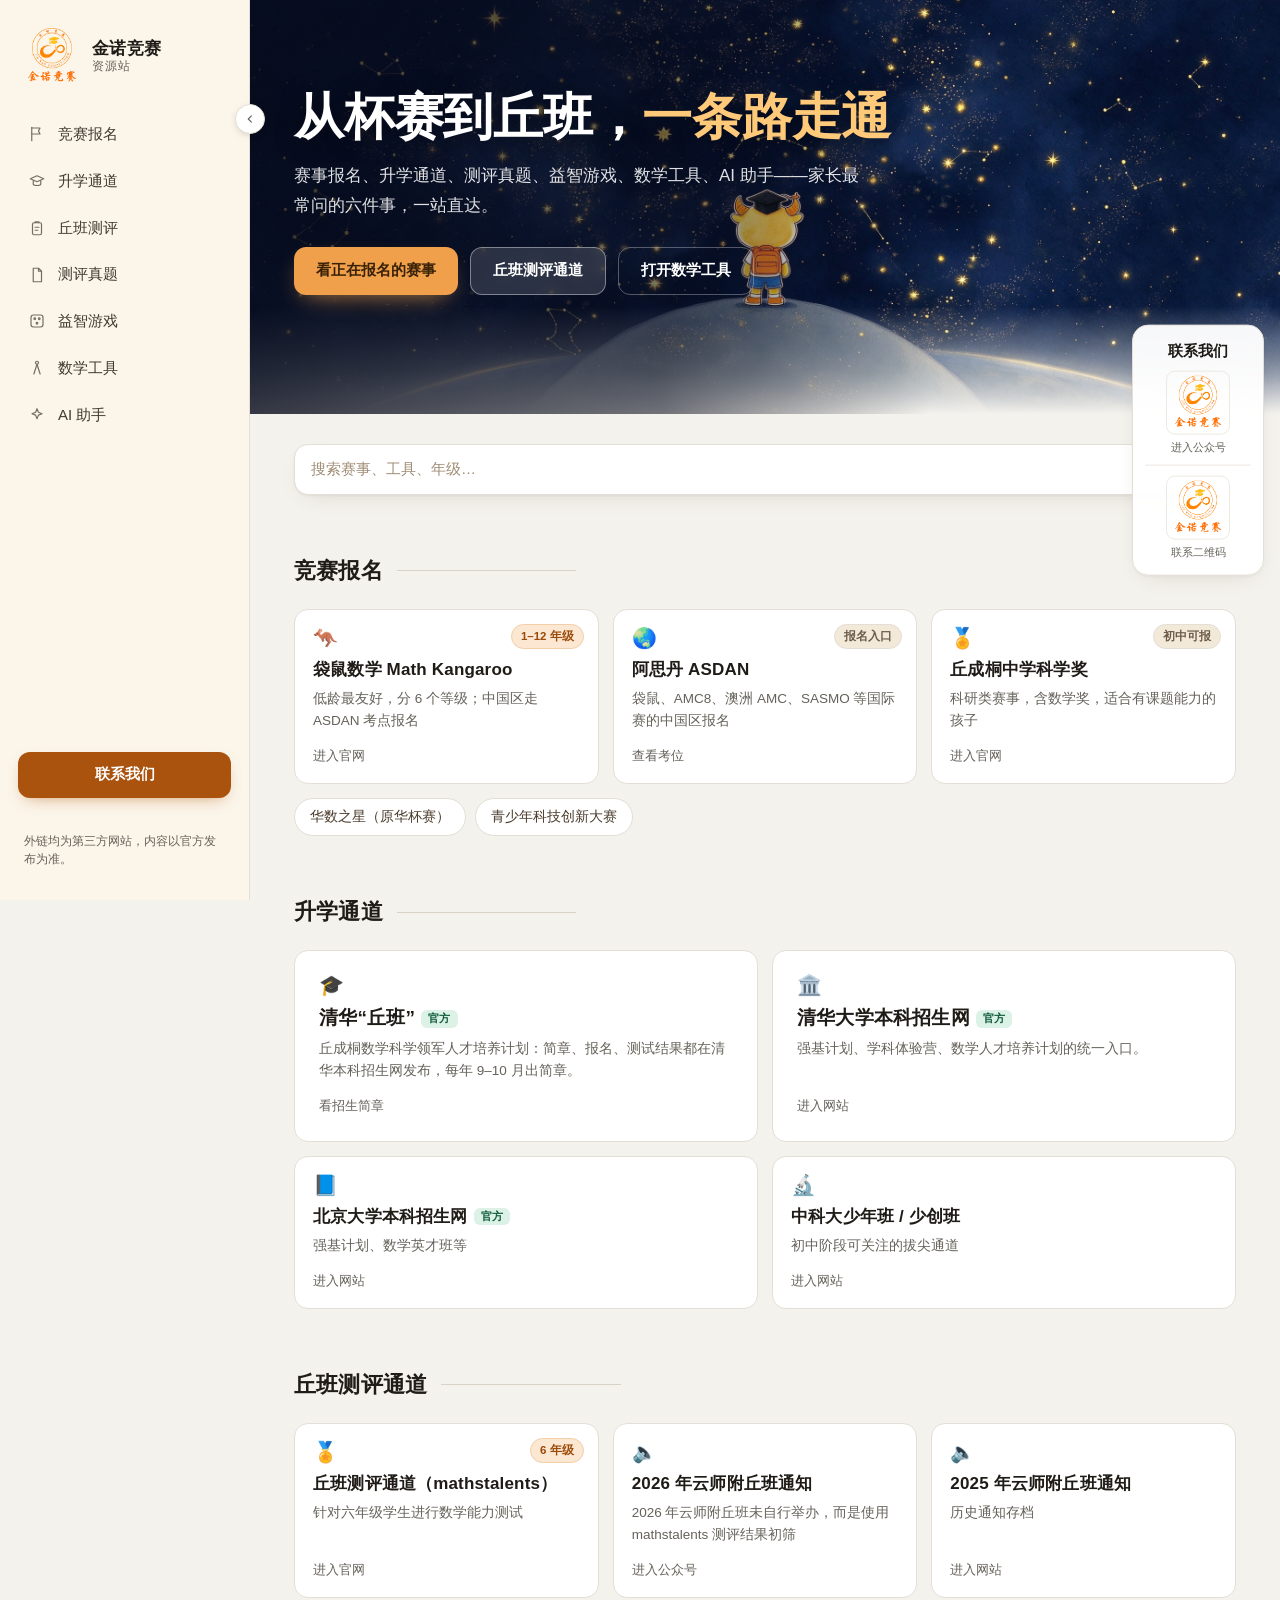
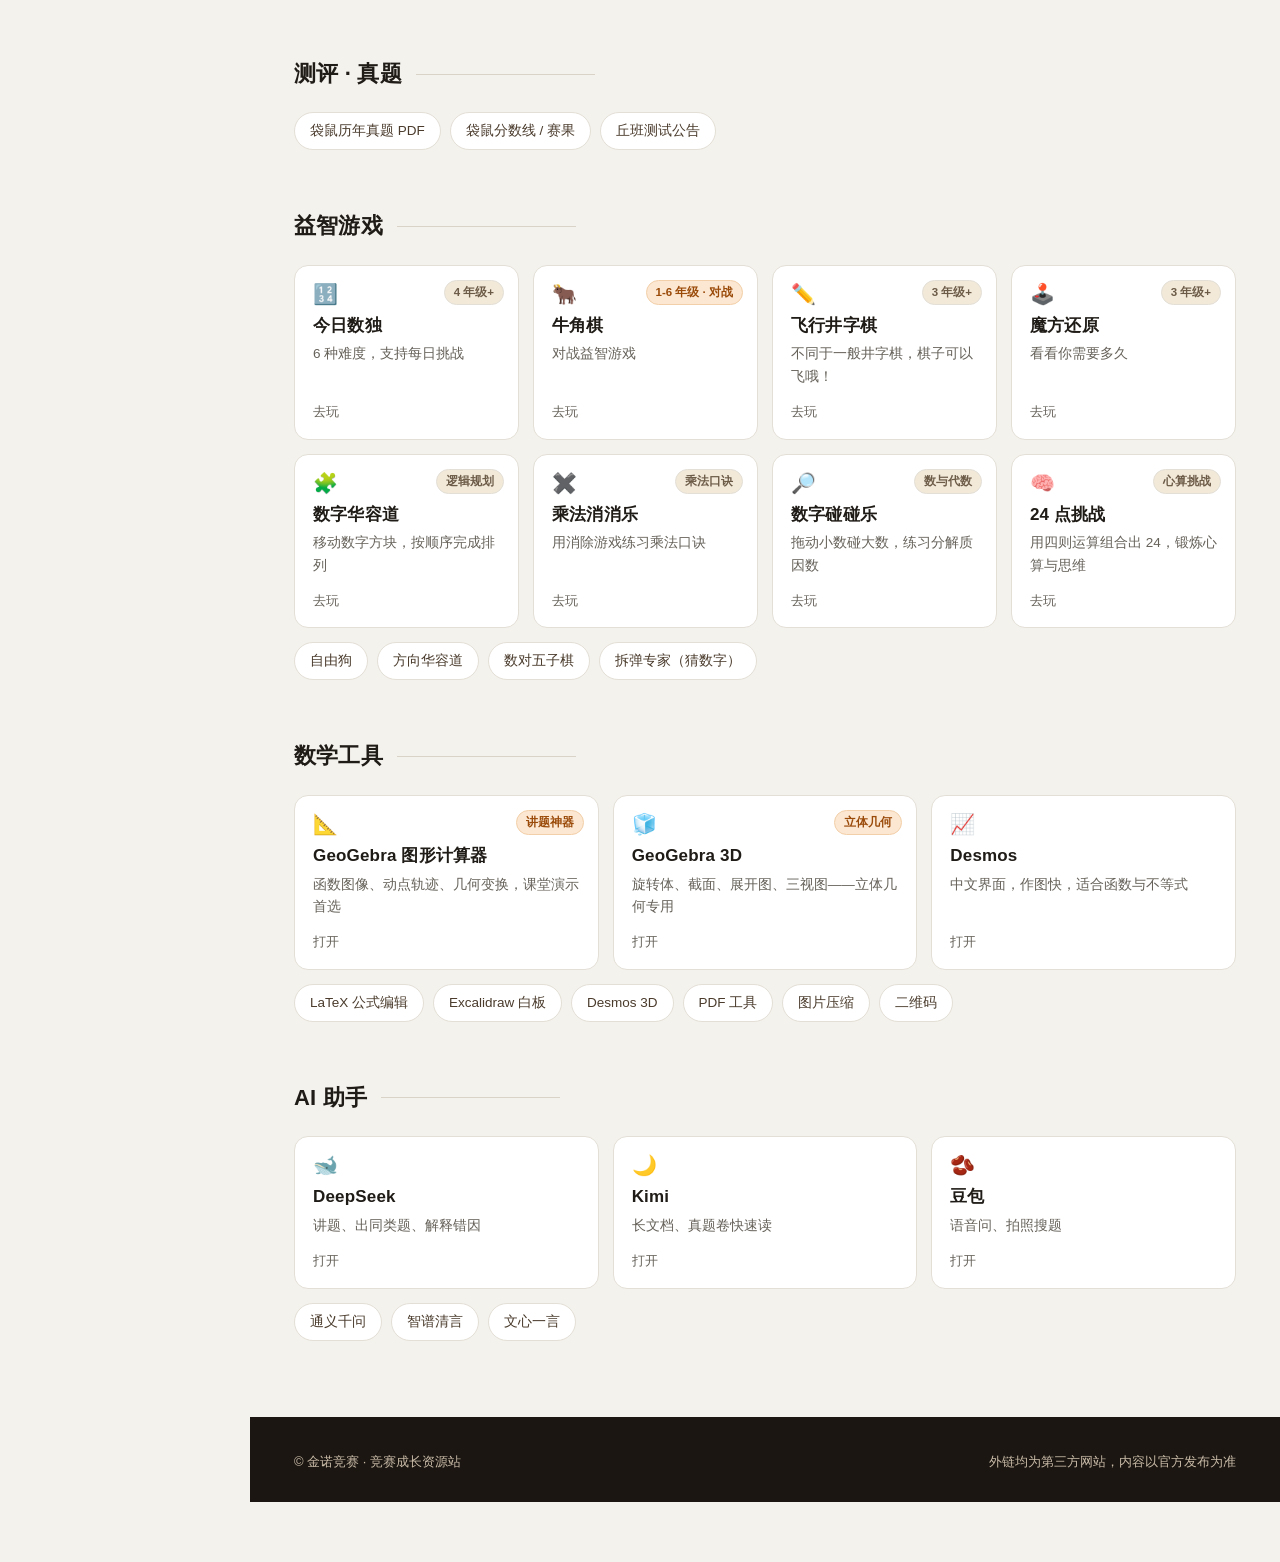
==== index.html @ e27ac9c4 "Add contact links and floating panel Link mobile contact navigation and desktop account entry to the" ====
﻿<!DOCTYPE html>
<html lang="zh-CN">
<head>
<meta charset="UTF-8">
<meta name="viewport" content="width=device-width, initial-scale=1.0, viewport-fit=cover">
<meta name="description" content="金诺竞赛成长资源站：赛事报名、升学通道、丘班测评、真题、益智游戏、数学工具、AI 助手，一站直达。">
<meta name="theme-color" content="#F6EFE3">
<title>金诺 · 竞赛成长资源站</title>
<!-- ============================================================
  金诺 · 竞赛成长资源站 v2（暖纸 + 星云首屏）
  ------------------------------------------------------------
  【跟上一版比改了什么】
  ① 配色：深蓝星空 → 暖纸白 + 品牌橙，正文对比度达标（AA）
  ② 字体：楷体只用在首屏大标题，其余换系统黑体，小字更好读
  ③ 布局：左侧导航栏保留，内容区改成三/四列卡片网格
  ④ 首屏：星云 Background.jpg 只放首屏，不再全页铺
  ⑤ 手机：导航变抽屉、卡片单列、按钮 48px 高、去掉了两个星空 CDN 脚本
  ⑥ 新增：右上角搜索框，可实时过滤全部卡片

  【改配色】只改下面 :root 里的几个变量
  【加卡片】复制任意 <a class="card"> 一整段，改 href / 图标 / 标题 / 说明 / 标签
  ============================================================ -->
<style>
:root{
  /* ---- 纸张与墨色 ---- */
  --paper:#F4F2ED;      /* 页面底色（偏冷，避开“AI 奶油底”） */
  --surface:#FFFFFF;    /* 卡片底色 */
  --line:#E3DFD6;       /* 描边 */
  --line-soft:#EDE9E1;
  --ink:#1F1B16;        /* 正文 */
  --muted:#66625A;      /* 次要文字（对纸底 5.6:1） */

  /* ---- 品牌（取自 logo 的橙） ---- */
  --brand:#E2791C;
  --brand-deep:#A9530F; /* 文字/按钮用深一档，保证对比度 */
  --brand-tint:#FAEEE1;

  /* ---- 首屏与页脚 ---- */
  --night:#14100E;

  --radius:18px;
  --shadow:0 1px 2px rgba(58,38,16,.05), 0 8px 24px -12px rgba(58,38,16,.18);
  --shadow-h:0 2px 4px rgba(58,38,16,.07), 0 18px 40px -16px rgba(58,38,16,.28);

  --rail:250px;
  --font-body:-apple-system,BlinkMacSystemFont,"PingFang SC","Microsoft YaHei","Source Han Sans SC","Noto Sans CJK SC",sans-serif;
  --font-kai:"Kaiti SC","KaiTi","STKaiti","楷体",serif;
}

*,*::before,*::after{box-sizing:border-box}
/* 显式再声明一次：`.wrap` 的左右内边距必须在宽度里，否则窄屏会顶出横向滚动 */
.wrap,.hero-btns,.btn,.card,.searchbar,.chip,.topbar{box-sizing:border-box}
html{-webkit-text-size-adjust:100%;scroll-behavior:smooth}
@media (prefers-reduced-motion:reduce){html{scroll-behavior:auto}}
body{
  margin:0;font-family:var(--font-body);color:var(--ink);background:var(--paper);
  line-height:1.65;-webkit-font-smoothing:antialiased;
  text-rendering:optimizeLegibility;
}
img{max-width:100%;display:block}
a{color:inherit;text-decoration:none}
:focus-visible{outline:2px solid var(--brand-deep);outline-offset:3px;border-radius:6px}

/* ========== 整体骨架：固定左栏 + 内容（展开/收起都把内容推开，不遮盖） ========== */
.shell{display:block;min-height:100vh}

/* ========== 左侧导航 ========== */
body{--rail-w:250px}
body:not(.is-expanded){--rail-w:124px}
.rail{
  position:fixed;top:0;left:0;bottom:0;width:var(--rail-w);z-index:40;overflow:hidden;
  display:flex;flex-direction:column;gap:22px;
  padding:26px 18px 20px;background:#FBF5EA;border-right:1px solid var(--line);
  transition:width .22s cubic-bezier(.4,0,.2,1),padding .22s cubic-bezier(.4,0,.2,1);
}
.brandbar{display:flex;align-items:center;gap:8px;padding:2px 6px}
.brand{display:flex;align-items:center;gap:12px;padding:0;flex:1 1 auto;min-width:0}
.brand img{width:56px;height:56px;object-fit:contain;flex:0 0 auto}
.brand .name{display:flex;flex-direction:column;line-height:1.2;min-width:0}
.brand .name b{font-size:17px;letter-spacing:.02em;white-space:nowrap}
.brand .name span{font-size:12px;color:var(--muted);letter-spacing:.08em}

.nav{display:flex;flex-direction:column;gap:2px;margin-top:4px}
.nav a{
  display:flex;align-items:center;gap:12px;padding:10px;border-radius:8px;
  font-size:15px;color:#403A31;transition:background .15s ease,color .15s ease;
}
.nav a .ic{width:18px;height:18px;flex:0 0 auto;stroke:currentColor;fill:none;
  stroke-width:1.6;stroke-linecap:round;stroke-linejoin:round;opacity:.72}
.nav a:hover{background:#EFEBE2;color:var(--ink)}
.nav a:hover .ic{opacity:1}

.rail .cta{
  margin-top:auto;display:flex;align-items:center;justify-content:center;
  min-height:46px;padding:0 16px;border-radius:12px;font-size:14.5px;font-weight:600;
  color:#fff;background:var(--brand-deep);box-shadow:0 6px 16px -8px rgba(184,94,18,.7);
  transition:transform .15s ease,background .15s ease;
}
.rail .cta:hover{background:#A0510D}
.rail .note{font-size:11.5px;color:var(--muted);line-height:1.6;padding:0 6px}

.contact-widget{
  position:fixed;top:50%;right:16px;z-index:35;transform:translateY(-50%);
  width:132px;padding:14px 12px;border:1px solid var(--line);border-radius:16px;
  background:rgba(255,255,255,.96);box-shadow:var(--shadow);text-align:center;
}
.contact-widget h2{margin:0 0 10px;font-size:15px;line-height:1.4}
.contact-placeholder{display:flex;flex-direction:column;align-items:center;gap:5px}
.contact-placeholder+.contact-placeholder{margin-top:10px;padding-top:10px;border-top:1px solid var(--line-soft)}
.contact-placeholder img{width:64px;height:64px;padding:4px;object-fit:contain;border:1px solid var(--line-soft);border-radius:9px}
.contact-placeholder span{font-size:11px;color:var(--muted);line-height:1.4}
.contact-widget a{color:inherit;text-decoration:none}
.contact-widget a:hover span{color:var(--brand-deep)}

/* 展开/收起按钮：展开时是 ✕，收起时是 ☰ */
/* 缝线上的手柄：骑在左栏右边线上，箭头指向「点一下会往哪边收」 */
.rail-toggle{position:fixed;top:104px;left:calc(var(--rail-w) - 15px);
  width:30px;height:30px;border-radius:50%;border:1px solid var(--line);
  background:var(--surface);color:#6B655C;cursor:pointer;padding:0;
  display:grid;place-items:center;z-index:45;
  box-shadow:0 2px 10px -4px rgba(30,20,8,.35);
  transition:left .22s cubic-bezier(.4,0,.2,1),background .15s ease,border-color .15s ease,color .15s ease}
.rail-toggle:hover{background:#EFEBE2;border-color:#D6CFC0;color:var(--ink)}
.rail-toggle svg{width:14px;height:14px;stroke:currentColor;fill:none;stroke-width:2;
  stroke-linecap:round;stroke-linejoin:round;transition:transform .22s ease}
body:not(.is-expanded) .rail-toggle svg{transform:rotate(180deg)}

/* 收起态：只剩图标，徽标居中，按钮和文字都藏起来 */
/* 收起态：只留徽标，站名隐藏；三横杠挪到栏底，让徽标和下面的图标同轴 */
body:not(.is-expanded) .rail{padding:16px 10px;gap:18px}
body:not(.is-expanded) .brandbar{width:100%;padding:0;justify-content:center}
body:not(.is-expanded) .brand{justify-content:center;flex:0 0 auto}
body:not(.is-expanded) .brand img{width:46px;height:46px}
body:not(.is-expanded) .brand .name{display:none}
body:not(.is-expanded) .nav{width:100%}
body:not(.is-expanded) .nav a{justify-content:center;padding:11px;gap:0}
body:not(.is-expanded) .nav a .lb{display:none}
body:not(.is-expanded) .rail .cta,
body:not(.is-expanded) .rail .note{display:none}

/* ========== 移动端顶栏 + 抽屉 ========== */
.topbar{display:none}
.scrim{display:none}

/* ========== 内容区 ========== */
.main{min-width:0;padding-bottom:60px;margin-left:var(--rail-w);transition:margin-left .22s cubic-bezier(.4,0,.2,1)}
.wrap{width:min(1180px,100%);margin:0 auto;padding:0 clamp(16px,4vw,44px)}

/* ========== 首屏：星云 ========== */
.hero{
  position:relative;isolation:isolate;overflow:hidden;
  min-height:clamp(340px,46vh,520px);display:flex;align-items:center;
  background:#0B1020 center 42%/cover no-repeat url("background-hd.jpg");
}
.hero::before{
  content:"";position:absolute;inset:0;z-index:-1;
  /* 只在左侧压暗给文字让路，右边尽量保住插画；底部一小段淡到纸色做过渡 */
  background:
    linear-gradient(90deg, rgba(6,10,26,.80) 0%, rgba(6,10,26,.55) 40%, rgba(6,10,26,0) 66%),
    linear-gradient(180deg, rgba(6,10,26,0) 74%, rgba(244,242,237,.55) 90%, var(--paper) 100%);
}
.hero .wrap{padding-top:clamp(38px,7vw,64px);padding-bottom:clamp(64px,10vw,96px)}
.hero h1{
  margin:0 0 14px;font-family:var(--font-body);font-weight:800;color:#fff;
  font-size:clamp(28px,4.6vw,50px);line-height:1.2;letter-spacing:-.005em;
  text-shadow:0 2px 24px rgba(0,0,0,.35);
}
.hero h1 em{font-style:normal;color:#FFC97A}
.hero p{
  margin:0 0 26px;max-width:34em;color:rgba(255,255,255,.88);
  font-size:clamp(14px,1.9vw,17px);line-height:1.75;
}
.hero-btns{display:flex;flex-wrap:wrap;gap:12px}
.btn{
  display:inline-flex;align-items:center;justify-content:center;gap:8px;
  min-height:48px;padding:0 22px;border-radius:12px;font-size:15px;font-weight:600;
  transition:transform .15s ease,box-shadow .15s ease,background .15s ease;
}
.btn.p{color:#3A2208;background:#F0A04B;box-shadow:0 10px 26px -12px rgba(240,160,75,.9)}
.btn.s{color:#fff;background:rgba(255,255,255,.14);border:1px solid rgba(255,255,255,.4);backdrop-filter:blur(6px)}
.btn.t{color:#fff;background:transparent;border:1px solid rgba(255,255,255,.3)}
.btn:hover{transform:translateY(-1px)}

/* ========== 区块标题 ========== */
section{padding:clamp(34px,5vw,58px) 0 0}
.sec-head{display:flex;align-items:baseline;flex-wrap:wrap;gap:8px 14px;margin-bottom:20px}
.sec-head h2{
  margin:0;font-size:clamp(18px,2.4vw,22px);font-weight:700;letter-spacing:.01em;
  display:flex;align-items:center;gap:14px;
}
/* 标题后面拖一根细线，像印刷目录的分隔，而不是“竖条 + 大标题”的模板感 */
.sec-head h2::after{content:"";width:clamp(28px,14vw,200px);height:1px;background:#D9D3C7}
.sec-head .sub{font-size:13px;color:var(--muted)}

/* ========== 卡片网格 ========== */
.grid{display:grid;gap:14px}
.g2{grid-template-columns:repeat(2,minmax(0,1fr))}
.g3{grid-template-columns:repeat(3,minmax(0,1fr))}
.g4{grid-template-columns:repeat(4,minmax(0,1fr))}

.card{
  position:relative;display:flex;flex-direction:column;gap:6px;
  padding:18px 18px 16px;border-radius:14px;
  background:var(--surface);border:1px solid var(--line);
  transition:background .15s ease,border-color .15s ease;
}
.card:hover{background:#FCFBF7;border-color:#D3CCBE}
.card .ico{font-size:20px;line-height:1;margin:0 0 4px}
/* 封面：有 covers/<域名>.jpg 时才显示（脚本自动挂载），没有就退回 emoji 色块 */
.card .cover{display:none;width:100%;height:84px;object-fit:cover;object-position:top center;
  border-radius:8px;margin:0 0 4px;background:#F2E6D4}
.card h3{margin:0;font-size:17px;font-weight:650;line-height:1.4;letter-spacing:.01em}
.card p{margin:0;font-size:13.5px;line-height:1.65;color:var(--muted)}
.card .go{margin-top:auto;padding-top:8px;font-size:12.5px;font-weight:500;color:var(--muted)}
.card:hover .go{color:var(--brand-deep)}

.card .tag{
  position:absolute;top:14px;right:14px;max-width:52%;
  padding:3px 9px;border-radius:999px;font-size:11.5px;font-weight:600;line-height:1.5;
  color:#6C5B47;background:#F2E9D9;border:1px solid var(--line);
  white-space:nowrap;overflow:hidden;text-overflow:ellipsis;
}
.card .tag.hot{color:#9A4A09;background:#FCE7D2;border-color:#F2CFA8}
.card .official{
  display:inline-block;margin-left:6px;padding:1px 7px;border-radius:6px;
  font-size:11px;font-weight:600;vertical-align:2px;
  color:#0E5A3C;background:#DCF2E6;
}
.card.big{padding:24px}
.card.big h3{font-size:19px}

/* ========== 胶囊 ========== */
.chips{display:flex;flex-wrap:wrap;gap:9px;margin-top:14px}
.chip{
  display:inline-flex;align-items:center;min-height:38px;padding:0 15px;border-radius:999px;
  font-size:13.5px;color:#4A3B2C;background:var(--surface);border:1px solid var(--line);
  transition:background .15s ease,border-color .15s ease,color .15s ease;
}
.chip:hover{background:var(--brand-tint);border-color:#F0C9A3;color:var(--brand-deep)}

/* ========== 搜索 ========== */
.searchbar{
  display:flex;align-items:center;gap:10px;margin:clamp(22px,3vw,30px) 0 0;
  padding:0 16px;min-height:48px;border-radius:14px;
  background:var(--surface);border:1px solid var(--line);box-shadow:var(--shadow);
}
.searchbar input{
  flex:1;min-width:0;border:0;background:transparent;font:inherit;font-size:15px;color:var(--ink);
  padding:12px 0;outline:none;
}
.searchbar input::placeholder{color:#A08D75}
.searchbar .hint{font-size:12px;color:var(--muted);white-space:nowrap}
.empty{display:none;padding:28px 4px;color:var(--muted);font-size:14px}
body.is-filtering .empty{display:block}

/* ========== 页脚 ========== */
footer{
  margin-top:clamp(46px,7vw,76px);padding:34px 0 calc(30px + env(safe-area-inset-bottom));
  background:#1B1611;color:#C9BBA8;font-size:13px;
}
footer .wrap{display:flex;flex-wrap:wrap;gap:8px 26px;justify-content:space-between}

/* ============================================================
   响应式
   ============================================================ */
@media (max-width:1180px){
  .g4{grid-template-columns:repeat(3,minmax(0,1fr))}
}
@media (max-width:1024px){
  /* 用 minmax(0,1fr) 而不是 1fr：避免内容把网格撑宽、整页出现横向滚动 */
  .shell{grid-template-columns:minmax(0,1fr)}
  /* 窄屏：默认收起成图标条，点按钮展开（同样是推开内容） */
  body{--rail-w:124px}
  body.is-expanded{--rail-w:248px}
  .rail{padding:14px 8px;gap:14px}
  .brand img{width:46px;height:46px}
  /* 展开是「推开」内容，不是盖在上面，所以不需要遮罩 */
  .scrim{display:none}

  .g3,.g2{grid-template-columns:repeat(2,minmax(0,1fr))}
  .g4{grid-template-columns:repeat(2,minmax(0,1fr))}
  .contact-widget{display:none}
}
@media (max-width:640px){
  /* 窄屏首屏：按钮会压在插画上，把中间压暗一档，别让人物从按钮缝里露出来 */
  .hero::before{
    background:
      linear-gradient(180deg, rgba(6,10,26,.58) 0%, rgba(6,10,26,.66) 62%, rgba(244,242,237,.92) 96%, var(--paper) 100%);
  }
  .g2,.g3,.g4{grid-template-columns:minmax(0,1fr)}
  .hero{min-height:auto}
  .hero-btns{flex-direction:column;align-items:stretch}
  .btn{width:100%}
  .card{padding:16px}
  .card .ico{width:42px;height:42px;font-size:21px}
  .card h3{font-size:16px}
  section{padding-top:32px}
  .searchbar{margin-top:16px}
  .searchbar .hint{display:none}
}
/* 触屏不触发悬停位移 */
@media (hover:none){
  .card:hover{transform:none;box-shadow:var(--shadow)}
  .btn:hover{transform:none}
}

/* ============================================================
   手机（≤768）：顶部 logo + 菜单；导航点开是整屏面板；卡片两列带封面
   ============================================================ */
.mobilebar{display:none}
@media (max-width:768px){
  .mobilebar{
    display:flex;align-items:center;position:sticky;top:0;z-index:60;
    padding:10px 14px;padding-top:max(10px,env(safe-area-inset-top));
    background:#FBF5EA;border-bottom:1px solid var(--line);
  }
  .mobilebar .bar-brand{display:flex;align-items:center;gap:9px;font-size:16px;font-weight:700;letter-spacing:.02em;white-space:nowrap}
  .mobilebar img{width:38px;height:38px;object-fit:contain}
  .mobilebar .bar-menu{
    margin-left:auto;width:40px;height:40px;display:grid;place-items:center;
    border:0;background:transparent;cursor:pointer;padding:0;color:#4A423A;
  }
  .mobilebar .bar-menu svg{width:22px;height:22px;stroke:currentColor;fill:none;stroke-width:2;stroke-linecap:round}

  .main{margin-left:0 !important}
  .rail{
    width:100%;max-width:none;padding:16px 18px;gap:14px;overflow-y:auto;
    border-right:0;transform:translateX(-100%);
    transition:transform .26s cubic-bezier(.4,0,.2,1);
  }
  body.is-expanded .rail{transform:none}

  .rail-toggle{position:absolute;top:16px;right:16px;left:auto;transform:none}

  .brandbar{justify-content:flex-start;width:100%;padding:0}
  body:not(.is-expanded) .brand .name{display:flex}
  body:not(.is-expanded) .nav a .lb{display:inline}
  .nav a{justify-content:flex-start;padding:12px 10px;gap:12px;font-size:16px}
  .rail .cta{display:flex}
  .rail .note{display:block}

  /* 两列卡片：上面一块封面，下面标题 + 两行描述 */
  .g2,.g3,.g4{grid-template-columns:repeat(2,minmax(0,1fr))}
  .card{padding:10px 10px 12px;gap:6px;border-radius:12px}
  .card .ico{
    display:grid;place-items:center;width:100%;height:84px;margin:0 0 4px;
    font-size:40px;line-height:1;border-radius:8px;
    background:linear-gradient(155deg,#FBF1E3,#F2E6D4);
  }
  .card h3{font-size:15px;line-height:1.35}
  .card p{font-size:12.5px;line-height:1.5;
    display:-webkit-box;-webkit-line-clamp:2;-webkit-box-orient:vertical;overflow:hidden}
  .card .go{display:none}
  .card .cover{display:block}
  .card.has-cover .ico{display:none}
  .card .tag{font-size:10.5px;padding:2px 6px;max-width:56%;top:16px;right:16px}
}
@media (max-width:380px){
  .g2,.g3,.g4{grid-template-columns:minmax(0,1fr)}
}

/* 锚点滚动时给固定顶栏留位置 */
section[id]{scroll-margin-top:74px}
</style>
</head>
<body>

<div class="shell">
  <!-- ================= 左栏导航 ================= -->
  <aside class="rail" id="rail" aria-label="主导航">
    <div class="brandbar">
      <a class="brand" href="#top">
        <img src="logo.png" alt="金诺竞赛">
        <span class="name"><b>金诺竞赛</b><span>资源站</span></span>
      </a>
      <button class="rail-toggle" id="railToggle" aria-label="收起导航" aria-expanded="true"><svg viewBox="0 0 24 24" aria-hidden="true"><path d="M14.5 6.5L9 12l5.5 5.5"/></svg></button>
    </div>

    <nav class="nav">
      <a href="#race" title="竞赛报名"><svg class="ic" viewBox="0 0 24 24" aria-hidden="true"><path d="M5 3v18"/><path d="M5 4h11l-2 4 2 4H5"/></svg><span class="lb">竞赛报名</span></a>
      <a href="#path" title="升学通道"><svg class="ic" viewBox="0 0 24 24" aria-hidden="true"><path d="M3 9l9-4 9 4-9 4-9-4z"/><path d="M7 11.5V16c0 1.1 2.2 2 5 2s5-.9 5-2v-4.5"/></svg><span class="lb">升学通道</span></a>
      <a href="#paper" title="丘班测评"><svg class="ic" viewBox="0 0 24 24" aria-hidden="true"><rect x="6" y="5" width="12" height="16" rx="2"/><path d="M9.5 5V3.8h5V5"/><path d="M9.5 11h5M9.5 15h3.5"/></svg><span class="lb">丘班测评</span></a>
      <a href="#test" title="测评真题"><svg class="ic" viewBox="0 0 24 24" aria-hidden="true"><path d="M7 3h7l4 4v14H7z"/><path d="M14 3v4h4"/></svg><span class="lb">测评真题</span></a>
      <a href="#game" title="益智游戏"><svg class="ic" viewBox="0 0 24 24" aria-hidden="true"><rect x="4" y="4" width="16" height="16" rx="3.2"/><circle cx="9" cy="9" r="1.05"/><circle cx="15" cy="9" r="1.05"/><circle cx="12" cy="15" r="1.05"/></svg><span class="lb">益智游戏</span></a>
      <a href="#tool" title="数学工具"><svg class="ic" viewBox="0 0 24 24" aria-hidden="true"><circle cx="12" cy="5" r="2"/><path d="M12 7l-4.2 13M12 7l4.2 13"/></svg><span class="lb">数学工具</span></a>
      <a href="#ai" title="AI 助手"><svg class="ic" viewBox="0 0 24 24" aria-hidden="true"><path d="M12 3.6l1.9 4.8 4.8 1.9-4.8 1.9L12 17l-1.9-4.8L5.3 10.3l4.8-1.9z"/></svg><span class="lb">AI 助手</span></a>
    </nav>

    <a class="cta" href="https://mp.weixin.qq.com/mp/profile_ext?action=home&amp;__biz=MzY4NTQ2Njk0Mg==&amp;scene=124#wechat_redirect">联系我们</a>
    <p class="note">外链均为第三方网站，内容以官方发布为准。</p>
  </aside>

  <aside class="contact-widget" aria-labelledby="contactWidgetTitle">
    <h2 id="contactWidgetTitle">联系我们</h2>
    <a class="contact-placeholder" href="https://mp.weixin.qq.com/mp/profile_ext?action=home&amp;__biz=MzY4NTQ2Njk0Mg==&amp;scene=124#wechat_redirect" target="_blank" rel="noopener noreferrer" aria-label="打开金诺竞赛公众号">
      <img src="logo.png" alt="公众号主页入口占位图">
      <span>进入公众号</span>
    </a>
    <div class="contact-placeholder">
      <img src="logo.png" alt="联系二维码占位图">
      <span>联系二维码</span>
    </div>
  </aside>

  <div class="scrim" id="scrim" aria-hidden="true"></div>

  <!-- ================= 主内容 ================= -->
  <div class="main" id="top">

    <!-- 手机端顶栏：logo + 菜单（点开是整屏导航面板） -->
    <div class="mobilebar">
      <a class="bar-brand" href="#top"><img src="logo.png" alt="金诺竞赛"><span>金诺竞赛资源站</span></a>
      <button class="bar-menu" id="menuBtn" aria-label="打开菜单">
        <svg viewBox="0 0 24 24" aria-hidden="true"><path d="M4 7h16M4 12h16M4 17h16"/></svg>
      </button>
    </div>

    <!-- 首屏：星云背景 -->
    <div class="hero">
      <div class="wrap">
        <h1>从杯赛到丘班，<em>一条路走通</em></h1>
        <p>赛事报名、升学通道、测评真题、益智游戏、数学工具、AI 助手——家长最常问的六件事，一站直达。</p>
        <div class="hero-btns">
          <a class="btn p" href="#race">看正在报名的赛事</a>
          <a class="btn s" href="#paper">丘班测评通道</a>
          <a class="btn t" href="#tool">打开数学工具</a>
        </div>
      </div>
    </div>

    <div class="wrap">
      <div class="searchbar">
        <input id="q" type="search" placeholder="搜索赛事、工具、年级…" aria-label="站内搜索">
      </div>
      <p class="empty" id="empty">没有匹配的内容，换个词试试。</p>
    </div>

    <!-- 竞赛报名 -->
    <section id="race">
      <div class="wrap">
        <div class="sec-head"><h2>竞赛报名</h2><!-- <span class="sub">点整张卡进入官网</span> --></div>
        <div class="grid g3">
          <a class="card" href="https://math-kangaroo.org.cn/" target="_blank" rel="noopener nofollow">
            <span class="tag hot">1–12 年级</span>
            <div class="ico">🦘</div>
            <h3>袋鼠数学 Math Kangaroo</h3>
            <p>低龄最友好，分 6 个等级；中国区走 ASDAN 考点报名</p>
            <div class="go">进入官网</div>
          </a>
          <a class="card" href="https://www.seedasdan.asia/" target="_blank" rel="noopener nofollow">
            <span class="tag">报名入口</span>
            <div class="ico">🌏</div>
            <h3>阿思丹 ASDAN</h3>
            <p>袋鼠、AMC8、澳洲 AMC、SASMO 等国际赛的中国区报名</p>
            <div class="go">查看考位</div>
          </a>
          <a class="card" href="https://www.yau-awards.com/" target="_blank" rel="noopener nofollow">
            <span class="tag">初中可报</span>
            <div class="ico">🏅</div>
            <h3>丘成桐中学科学奖</h3>
            <p>科研类赛事，含数学奖，适合有课题能力的孩子</p>
            <div class="go">进入官网</div>
          </a>
        </div>
        <div class="chips">
          <a class="chip" href="https://www.huashuzhixing.cn/" target="_blank" rel="noopener nofollow">华数之星（原华杯赛）</a>
          <a class="chip" href="https://castic.cyscc.org/" target="_blank" rel="noopener nofollow">青少年科技创新大赛</a>
        </div>
      </div>
    </section>

    <!-- 升学通道 -->
    <section id="path">
      <div class="wrap">
        <div class="sec-head"><h2>升学通道</h2><!-- <span class="sub">只放官方入口，二手信息容易过期</span> --></div>
        <div class="grid g2">
          <a class="card big" href="https://join-tsinghua.edu.cn/gnxs/sxrcpyjh.htm" target="_blank" rel="noopener nofollow">
            <div class="ico">🎓</div>
            <h3>清华“丘班”<span class="official">官方</span></h3>
            <p>丘成桐数学科学领军人才培养计划：简章、报名、测试结果都在清华本科招生网发布，每年 9–10 月出简章。</p>
            <div class="go">看招生简章</div>
          </a>
          <a class="card big" href="https://join-tsinghua.edu.cn/" target="_blank" rel="noopener nofollow">
            <div class="ico">🏛️</div>
            <h3>清华大学本科招生网<span class="official">官方</span></h3>
            <p>强基计划、学科体验营、数学人才培养计划的统一入口。</p>
            <div class="go">进入网站</div>
          </a>
        </div>
        <div class="grid g2" style="margin-top:14px">
          <a class="card" href="https://apply.pku.edu.cn/login" target="_blank" rel="noopener nofollow">
            <div class="ico">📘</div>
            <h3>北京大学本科招生网<span class="official">官方</span></h3>
            <p>强基计划、数学英才班等</p>
            <div class="go">进入网站</div>
          </a>
          <a class="card" href="https://zsb.ustc.edu.cn/" target="_blank" rel="noopener nofollow">
            <div class="ico">🔬</div>
            <h3>中科大少年班 / 少创班</h3>
            <p>初中阶段可关注的拔尖通道</p>
            <div class="go">进入网站</div>
          </a>
        </div>
      </div>
    </section>

    <!-- 丘班测评通道 -->
    <section id="paper">
      <div class="wrap">
        <div class="sec-head"><h2>丘班测评通道</h2><!-- <span class="sub">每月一次，针对六年级，数学能力测试</span> --></div>
        <div class="grid g3">
          <a class="card" href="https://mathstalents.com/" target="_blank" rel="noopener nofollow">
            <span class="tag hot">6 年级</span>
            <div class="ico">🏅</div>
            <h3>丘班测评通道（mathstalents）</h3>
            <p>针对六年级学生进行数学能力测试</p>
            <div class="go">进入官网</div>
          </a>
          <a class="card" href="https://mp.weixin.qq.com/s/o_ho_dFj4XBm_RkyUEmc6w?scene=1&amp;click_id=1422871734" target="_blank" rel="noopener nofollow">
            <div class="ico">🔈</div>
            <h3>2026 年云师附丘班通知</h3>
            <p>2026 年云师附丘班未自行举办，而是使用 mathstalents 测评结果初筛</p>
            <div class="go">进入公众号</div>
          </a>
          <a class="card" href="http://223.4.248.210:9100/inno_tal/qctsnb/" target="_blank" rel="noopener nofollow">
            <div class="ico">🔈</div>
            <h3>2025 年云师附丘班通知</h3>
            <p>历史通知存档</p>
            <div class="go">进入网站</div>
          </a>
        </div>
      </div>
    </section>

    <!-- 测评 · 真题 -->
    <section id="test">
      <div class="wrap">
        <div class="sec-head"><h2>测评 · 真题</h2><!-- <span class="sub">历年真题与公告</span> --></div>
        <div class="chips">
          <a class="chip" href="https://pan.baidu.com/s/1DXeEmN43hoYVdMSKhvIj2A?pwd=7f3p " target="_blank" rel="noopener nofollow">袋鼠历年真题 PDF</a>
          <a class="chip" href="https://pan.baidu.com/s/1DXeEmN43hoYVdMSKhvIj2A?pwd=7f3p " target="_blank" rel="noopener nofollow">袋鼠分数线 / 赛果</a>
          <a class="chip" href="https://pan.baidu.com/s/1DXeEmN43hoYVdMSKhvIj2A?pwd=7f3p " target="_blank" rel="noopener nofollow">丘班测试公告</a>
        </div>
      </div>
    </section>

    <!-- 益智游戏 -->
    <section id="game">
      <div class="wrap">
        <div class="sec-head"><h2>益智游戏</h2><!-- <span class="sub">标注了适合年级，孩子能自己玩着练</span> --></div>
        <div class="grid g4">
          <a class="card" href="https://sudoku.com/zh" target="_blank" rel="noopener nofollow">
            <span class="tag">4 年级+</span><div class="ico">🔢</div>
            <h3>今日数独</h3><p>6 种难度，支持每日挑战</p><div class="go">去玩</div>
          </a>
          <a class="card" href="https://edui123.com/njq/" target="_blank" rel="noopener nofollow">
            <span class="tag hot">1-6 年级 · 对战</span><div class="ico">🐂</div>
            <h3>牛角棋</h3><p>对战益智游戏</p><div class="go">去玩</div>
          </a>
          <a class="card" href="https://edui123.com/jing/" target="_blank" rel="noopener nofollow">
            <span class="tag">3 年级+</span><div class="ico">✏️</div>
            <h3>飞行井字棋</h3><p>不同于一般井字棋，棋子可以飞哦！</p><div class="go">去玩</div>
          </a>
          <a class="card" href="https://edui123.com/cube/" target="_blank" rel="noopener nofollow">
            <span class="tag">3 年级+</span><div class="ico">🕹️</div>
            <h3>魔方还原</h3><p>看看你需要多久</p><div class="go">去玩</div>
          </a>
          <a class="card" href="https://edui123.com/szhrd/" target="_blank" rel="noopener nofollow">
            <span class="tag">逻辑规划</span><div class="ico">🧩</div>
            <h3>数字华容道</h3><p>移动数字方块，按顺序完成排列</p><div class="go">去玩</div>
          </a>
          <a class="card" href="https://edui123.com/cfxxl/" target="_blank" rel="noopener nofollow">
            <span class="tag">乘法口诀</span><div class="ico">✖️</div>
            <h3>乘法消消乐</h3><p>用消除游戏练习乘法口诀</p><div class="go">去玩</div>
          </a>
          <a class="card" href="https://edui123.com/fjzys/" target="_blank" rel="noopener nofollow">
            <span class="tag">数与代数</span><div class="ico">🔎</div>
            <h3>数字碰碰乐</h3><p>拖动小数碰大数，练习分解质因数</p><div class="go">去玩</div>
          </a>
          <a class="card" href="https://edui123.com/24/" target="_blank" rel="noopener nofollow">
            <span class="tag">心算挑战</span><div class="ico">🧠</div>
            <h3>24 点挑战</h3><p>用四则运算组合出 24，锻炼心算与思维</p><div class="go">去玩</div>
          </a>
        </div>
        <div class="chips">
          <a class="chip" href="https://edui123.com/xiaogou/" target="_blank" rel="noopener nofollow">自由狗</a>
          <a class="chip" href="https://edui123.com/hrd/" target="_blank" rel="noopener nofollow">方向华容道</a>
          <a class="chip" href="https://edui123.com/wzq/" target="_blank" rel="noopener nofollow">数对五子棋</a>
          <a class="chip" href="https://edui123.com/chaidan/" target="_blank" rel="noopener nofollow">拆弹专家（猜数字）</a>
        </div>
      </div>
    </section>

    <!-- 工具 -->
    <section id="tool">
      <div class="wrap">
        <div class="sec-head"><h2>数学工具</h2><!-- <span class="sub">讲题、作图、演示都用得上</span> --></div>
        <div class="grid g3">
          <a class="card" href="https://www.geogebra.org/calculator" target="_blank" rel="noopener nofollow">
            <span class="tag hot">讲题神器</span><div class="ico">📐</div>
            <h3>GeoGebra 图形计算器</h3>
            <p>函数图像、动点轨迹、几何变换，课堂演示首选</p><div class="go">打开</div>
          </a>
          <a class="card" href="https://www.geogebra.org/3d" target="_blank" rel="noopener nofollow">
            <span class="tag hot">立体几何</span><div class="ico">🧊</div>
            <h3>GeoGebra 3D</h3>
            <p>旋转体、截面、展开图、三视图——立体几何专用</p><div class="go">打开</div>
          </a>
          <a class="card" href="https://www.desmos.com/calculator?lang=zh-CN" target="_blank" rel="noopener nofollow">
            <div class="ico">📈</div>
            <h3>Desmos</h3>
            <p>中文界面，作图快，适合函数与不等式</p><div class="go">打开</div>
          </a>
        </div>
        <div class="chips">
          <a class="chip" href="https://www.latexlive.com/" target="_blank" rel="noopener nofollow">LaTeX 公式编辑</a>
          <a class="chip" href="https://excalidraw.com/" target="_blank" rel="noopener nofollow">Excalidraw 白板</a>
          <a class="chip" href="https://www.desmos.com/3d?lang=zh-CN" target="_blank" rel="noopener nofollow">Desmos 3D</a>
          <a class="chip" href="https://www.ilovepdf.com/zh-cn" target="_blank" rel="noopener nofollow">PDF 工具</a>
          <a class="chip" href="https://tinypng.com/" target="_blank" rel="noopener nofollow">图片压缩</a>
          <a class="chip" href="https://cli.im/" target="_blank" rel="noopener nofollow">二维码</a>
        </div>
      </div>
    </section>

    <!-- AI 助手 -->
    <section id="ai">
      <div class="wrap">
        <div class="sec-head"><h2>AI 助手</h2><!-- <span class="sub">只放国内能直连的</span> --></div>
        <div class="grid g3">
          <a class="card" href="https://chat.deepseek.com/" target="_blank" rel="noopener nofollow">
            <div class="ico">🐋</div><h3>DeepSeek</h3>
            <p>讲题、出同类题、解释错因</p><div class="go">打开</div>
          </a>
          <a class="card" href="https://kimi.moonshot.cn/" target="_blank" rel="noopener nofollow">
            <div class="ico">🌙</div><h3>Kimi</h3>
            <p>长文档、真题卷快速读</p><div class="go">打开</div>
          </a>
          <a class="card" href="https://www.doubao.com/" target="_blank" rel="noopener nofollow">
            <div class="ico">🫘</div><h3>豆包</h3>
            <p>语音问、拍照搜题</p><div class="go">打开</div>
          </a>
        </div>
        <div class="chips">
          <a class="chip" href="https://tongyi.aliyun.com/" target="_blank" rel="noopener nofollow">通义千问</a>
          <a class="chip" href="https://chatglm.cn/" target="_blank" rel="noopener nofollow">智谱清言</a>
          <a class="chip" href="https://yiyan.baidu.com/" target="_blank" rel="noopener nofollow">文心一言</a>
        </div>
      </div>
    </section>

    <footer>
      <div class="wrap">
        <div>© 金诺竞赛 · 竞赛成长资源站</div>
        <div>外链均为第三方网站，内容以官方发布为准</div>
      </div>
    </footer>
  </div>
</div>

<script>
/* 左栏展开/收起：桌面默认展开、窄屏默认收起；点按钮切换，内容跟着推开 */
(function(){
  var body = document.body;
  var btn = document.getElementById('railToggle');
  var rail = document.getElementById('rail');
  var mq = window.matchMedia('(max-width:1024px)');

  function setExpanded(on){
    body.classList.toggle('is-expanded', on);
    btn.setAttribute('aria-expanded', on ? 'true' : 'false');
    btn.setAttribute('aria-label', on ? '收起导航' : '展开导航');
  }
  setExpanded(!mq.matches);

  btn.addEventListener('click', function(){
    setExpanded(!body.classList.contains('is-expanded'));
  });
  /* 手机顶栏的菜单按钮：同一个开关 */
  var barBtn = document.getElementById('menuBtn');
  if (barBtn) barBtn.addEventListener('click', function(){
    setExpanded(!body.classList.contains('is-expanded'));
  });
  /* 窄屏点导航后自动收起，省一次点击 */
  rail.addEventListener('click', function(e){
    if (mq.matches && e.target.closest('a')) setExpanded(false);
  });
  document.addEventListener('keydown', function(e){
    if (e.key === 'Escape' && mq.matches) setExpanded(false);
  });
  mq.addEventListener('change', function(e){ setExpanded(!e.matches); });
})();

/* 站内搜索：按卡片文字实时过滤 */
(function(){
  var q = document.getElementById('q');
  var hint = document.getElementById('hint');
  var empty = document.getElementById('empty');
  var cards = Array.prototype.slice.call(document.querySelectorAll('.card, .chip'));
  var total = cards.length;
  if (hint) hint.textContent = '共 ' + total + ' 条';

  function run(){
    var kw = q.value.trim().toLowerCase();
    var shown = 0;
    cards.forEach(function(el){
      var hit = !kw || el.textContent.toLowerCase().indexOf(kw) !== -1;
      el.style.display = hit ? '' : 'none';
      if (hit) shown++;
    });
    if (hint) hint.textContent = kw ? (shown + ' / ' + total) : ('共 ' + total + ' 条');
    document.body.classList.toggle('is-filtering', !!kw && shown === 0);
    empty.style.display = (kw && shown === 0) ? 'block' : 'none';

    /* 整段都没有命中时，把这一节的标题也收起来 */
    document.querySelectorAll('section').forEach(function(sec){
      var vis = sec.querySelectorAll('.card:not([style*="none"]), .chip:not([style*="none"])').length;
      sec.style.display = (kw && vis === 0) ? 'none' : '';
    });
  }
  q.addEventListener('input', run);
})();

/* 自动挂封面：covers/<域名>.jpg 存在就用它替换 emoji 色块，不存在保持原样 */
(function(){
  var cards = document.querySelectorAll('.card');
  Array.prototype.forEach.call(cards, function(card){
    var href = card.getAttribute('href') || '';
    var host = '';
    try { host = new URL(href, location.href).hostname.replace(/^www\./, ''); } catch (e) { return; }
    if (!host) return;
    var img = new Image();
    img.onload = function(){
      if (img.naturalWidth < 40) return;
      img.className = 'cover';
      img.alt = '';
      card.insertBefore(img, card.firstChild);
      card.classList.add('has-cover');
    };
    img.src = 'covers/' + host + '.jpg';
  });
})();
</script>
</body>
</html>
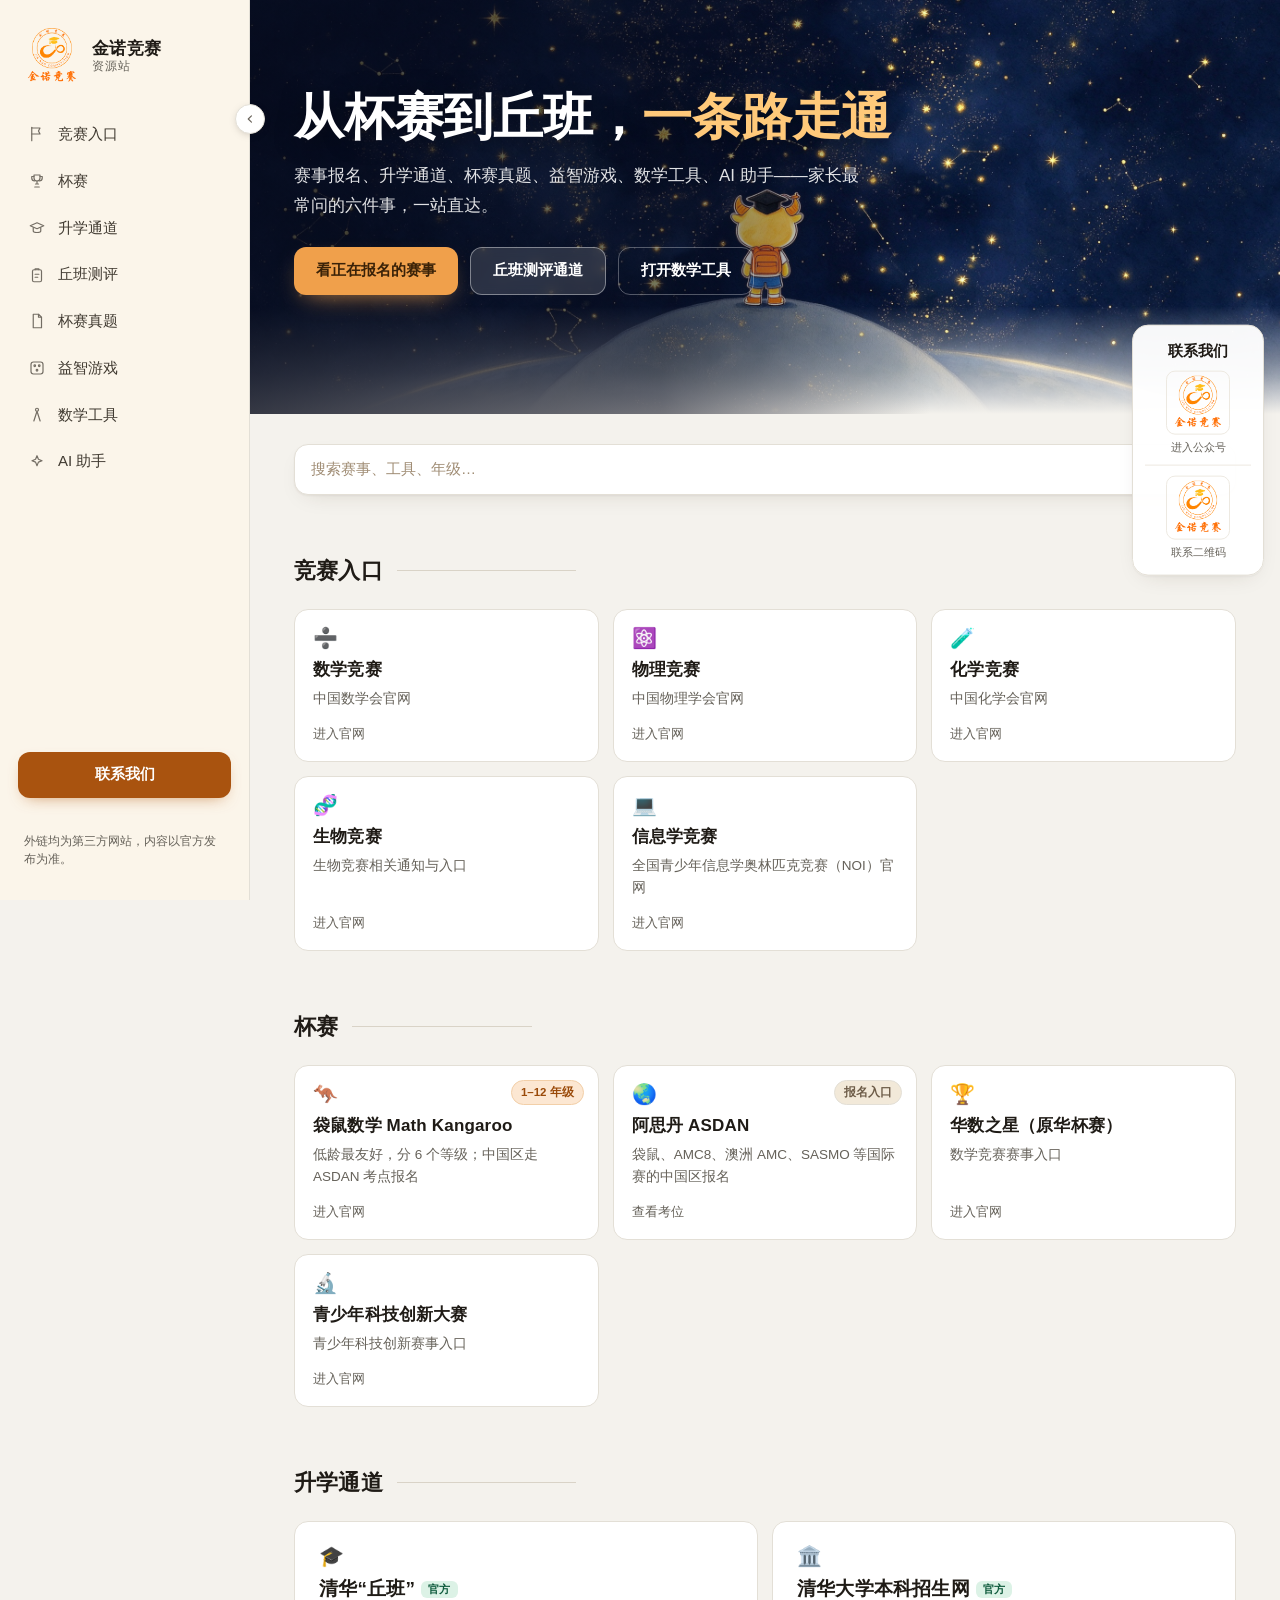
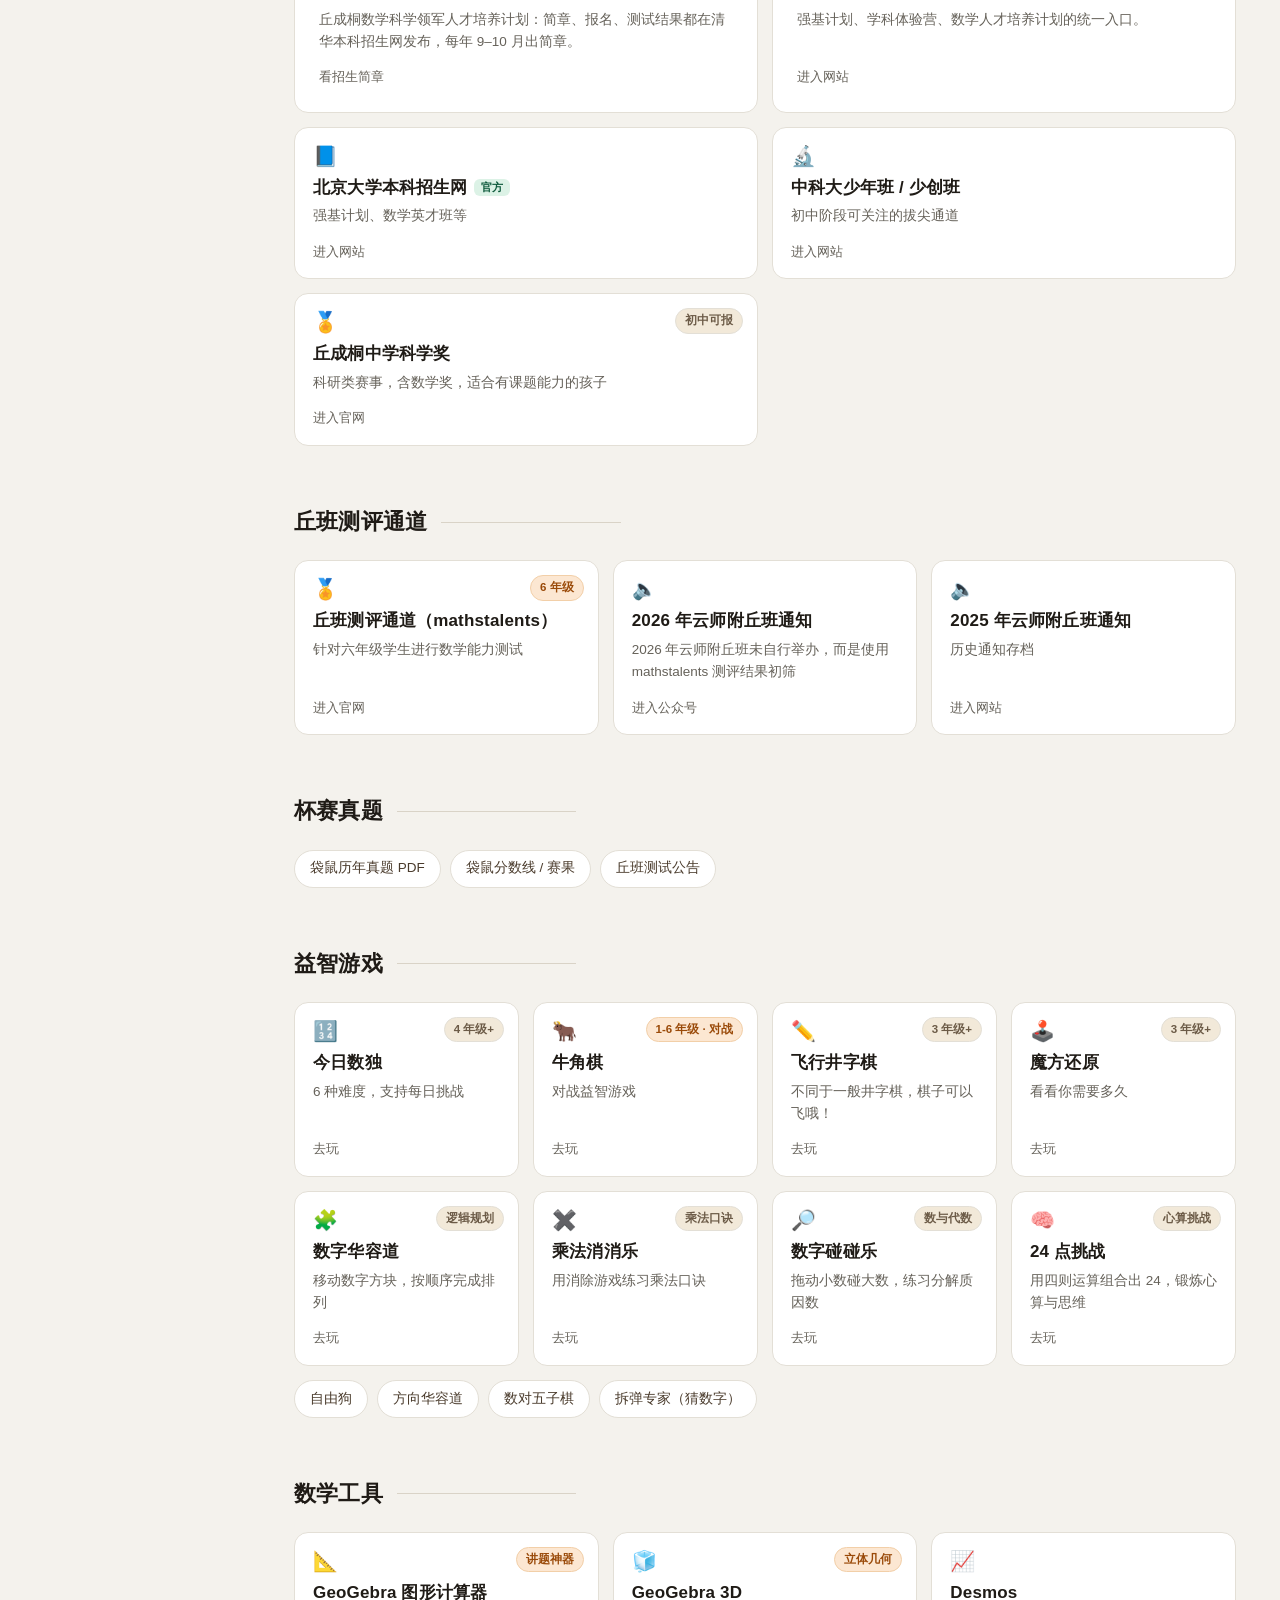
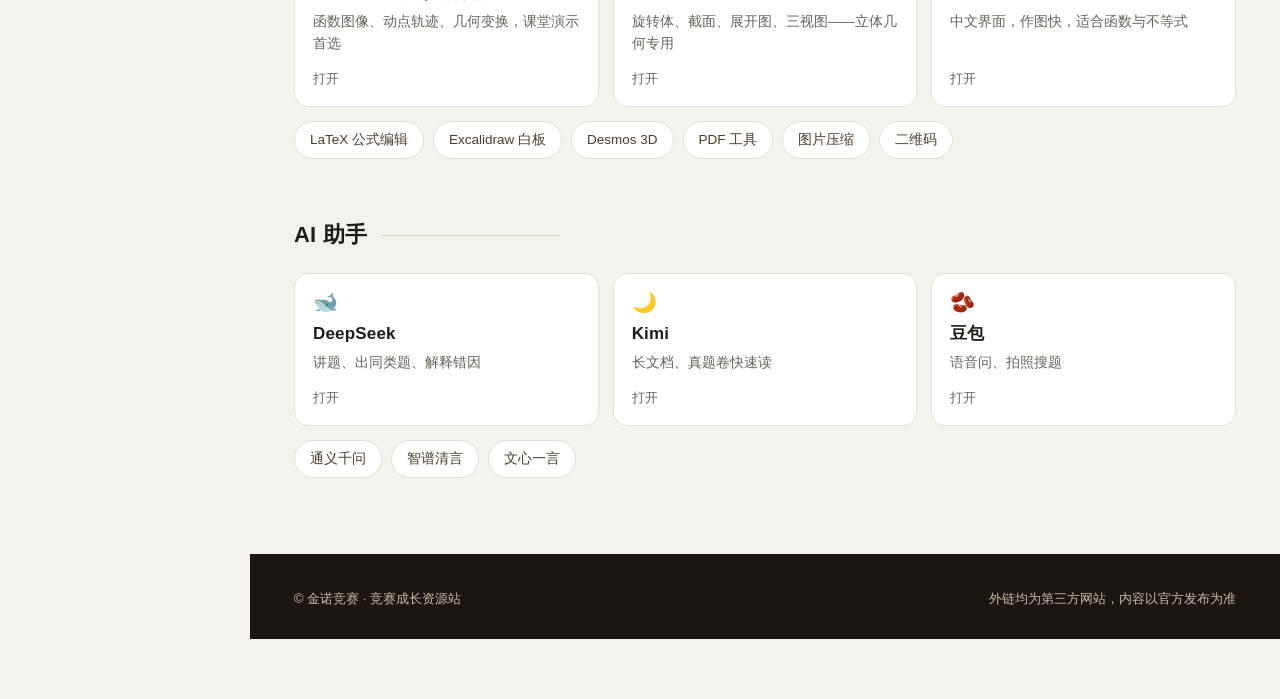
==== commit 5dd9e0f0: "Organize competition entry sections Group the five official subject links, cup competitions and Yau " ====
--- a/index.html
+++ b/index.html
@@ -377,10 +377,11 @@
     </div>
 
     <nav class="nav">
-      <a href="#race" title="竞赛报名"><svg class="ic" viewBox="0 0 24 24" aria-hidden="true"><path d="M5 3v18"/><path d="M5 4h11l-2 4 2 4H5"/></svg><span class="lb">竞赛报名</span></a>
+      <a href="#race" title="竞赛入口"><svg class="ic" viewBox="0 0 24 24" aria-hidden="true"><path d="M5 3v18"/><path d="M5 4h11l-2 4 2 4H5"/></svg><span class="lb">竞赛入口</span></a>
+      <a href="#cup" title="杯赛"><svg class="ic" viewBox="0 0 24 24" aria-hidden="true"><path d="M8 4h8v4a4 4 0 0 1-8 0V4z"/><path d="M8 6H5v2a4 4 0 0 0 4 4M16 6h3v2a4 4 0 0 1-4 4M12 12v4M9 20h6M10 16h4"/></svg><span class="lb">杯赛</span></a>
       <a href="#path" title="升学通道"><svg class="ic" viewBox="0 0 24 24" aria-hidden="true"><path d="M3 9l9-4 9 4-9 4-9-4z"/><path d="M7 11.5V16c0 1.1 2.2 2 5 2s5-.9 5-2v-4.5"/></svg><span class="lb">升学通道</span></a>
       <a href="#paper" title="丘班测评"><svg class="ic" viewBox="0 0 24 24" aria-hidden="true"><rect x="6" y="5" width="12" height="16" rx="2"/><path d="M9.5 5V3.8h5V5"/><path d="M9.5 11h5M9.5 15h3.5"/></svg><span class="lb">丘班测评</span></a>
-      <a href="#test" title="测评真题"><svg class="ic" viewBox="0 0 24 24" aria-hidden="true"><path d="M7 3h7l4 4v14H7z"/><path d="M14 3v4h4"/></svg><span class="lb">测评真题</span></a>
+      <a href="#test" title="杯赛真题"><svg class="ic" viewBox="0 0 24 24" aria-hidden="true"><path d="M7 3h7l4 4v14H7z"/><path d="M14 3v4h4"/></svg><span class="lb">杯赛真题</span></a>
       <a href="#game" title="益智游戏"><svg class="ic" viewBox="0 0 24 24" aria-hidden="true"><rect x="4" y="4" width="16" height="16" rx="3.2"/><circle cx="9" cy="9" r="1.05"/><circle cx="15" cy="9" r="1.05"/><circle cx="12" cy="15" r="1.05"/></svg><span class="lb">益智游戏</span></a>
       <a href="#tool" title="数学工具"><svg class="ic" viewBox="0 0 24 24" aria-hidden="true"><circle cx="12" cy="5" r="2"/><path d="M12 7l-4.2 13M12 7l4.2 13"/></svg><span class="lb">数学工具</span></a>
       <a href="#ai" title="AI 助手"><svg class="ic" viewBox="0 0 24 24" aria-hidden="true"><path d="M12 3.6l1.9 4.8 4.8 1.9-4.8 1.9L12 17l-1.9-4.8L5.3 10.3l4.8-1.9z"/></svg><span class="lb">AI 助手</span></a>
@@ -419,9 +420,9 @@
     <div class="hero">
       <div class="wrap">
         <h1>从杯赛到丘班，<em>一条路走通</em></h1>
-        <p>赛事报名、升学通道、测评真题、益智游戏、数学工具、AI 助手——家长最常问的六件事，一站直达。</p>
+        <p>赛事报名、升学通道、杯赛真题、益智游戏、数学工具、AI 助手——家长最常问的六件事，一站直达。</p>
         <div class="hero-btns">
-          <a class="btn p" href="#race">看正在报名的赛事</a>
+          <a class="btn p" href="#cup">看正在报名的赛事</a>
           <a class="btn s" href="#paper">丘班测评通道</a>
           <a class="btn t" href="#tool">打开数学工具</a>
         </div>
@@ -435,10 +436,49 @@
       <p class="empty" id="empty">没有匹配的内容，换个词试试。</p>
     </div>
 
-    <!-- 竞赛报名 -->
+    <!-- 竞赛入口 -->
     <section id="race">
       <div class="wrap">
-        <div class="sec-head"><h2>竞赛报名</h2><!-- <span class="sub">点整张卡进入官网</span> --></div>
+        <div class="sec-head"><h2>竞赛入口</h2></div>
+        <div class="grid g3">
+          <a class="card" href="https://www.cms.org.cn/" target="_blank" rel="noopener nofollow">
+            <div class="ico">➗</div>
+            <h3>数学竞赛</h3>
+            <p>中国数学会官网</p>
+            <div class="go">进入官网</div>
+          </a>
+          <a class="card" href="https://www.cps-net.org.cn/" target="_blank" rel="noopener nofollow">
+            <div class="ico">⚛️</div>
+            <h3>物理竞赛</h3>
+            <p>中国物理学会官网</p>
+            <div class="go">进入官网</div>
+          </a>
+          <a class="card" href="https://www.chemsoc.org.cn/" target="_blank" rel="noopener nofollow">
+            <div class="ico">🧪</div>
+            <h3>化学竞赛</h3>
+            <p>中国化学会官网</p>
+            <div class="go">进入官网</div>
+          </a>
+          <a class="card" href="https://www.czs.org.cn/" target="_blank" rel="noopener nofollow">
+            <div class="ico">🧬</div>
+            <h3>生物竞赛</h3>
+            <p>生物竞赛相关通知与入口</p>
+            <div class="go">进入官网</div>
+          </a>
+          <a class="card" href="https://www.noi.cn/" target="_blank" rel="noopener nofollow">
+            <div class="ico">💻</div>
+            <h3>信息学竞赛</h3>
+            <p>全国青少年信息学奥林匹克竞赛（NOI）官网</p>
+            <div class="go">进入官网</div>
+          </a>
+        </div>
+      </div>
+    </section>
+
+    <!-- 杯赛 -->
+    <section id="cup">
+      <div class="wrap">
+        <div class="sec-head"><h2>杯赛</h2></div>
         <div class="grid g3">
           <a class="card" href="https://math-kangaroo.org.cn/" target="_blank" rel="noopener nofollow">
             <span class="tag hot">1–12 年级</span>
@@ -454,17 +494,18 @@
             <p>袋鼠、AMC8、澳洲 AMC、SASMO 等国际赛的中国区报名</p>
             <div class="go">查看考位</div>
           </a>
-          <a class="card" href="https://www.yau-awards.com/" target="_blank" rel="noopener nofollow">
-            <span class="tag">初中可报</span>
-            <div class="ico">🏅</div>
-            <h3>丘成桐中学科学奖</h3>
-            <p>科研类赛事，含数学奖，适合有课题能力的孩子</p>
-            <div class="go">进入官网</div>
-          </a>
-        </div>
-        <div class="chips">
-          <a class="chip" href="https://www.huashuzhixing.cn/" target="_blank" rel="noopener nofollow">华数之星（原华杯赛）</a>
-          <a class="chip" href="https://castic.cyscc.org/" target="_blank" rel="noopener nofollow">青少年科技创新大赛</a>
+          <a class="card" href="https://www.huashuzhixing.cn/" target="_blank" rel="noopener nofollow">
+            <div class="ico">🏆</div>
+            <h3>华数之星（原华杯赛）</h3>
+            <p>数学竞赛赛事入口</p>
+            <div class="go">进入官网</div>
+          </a>
+          <a class="card" href="https://castic.cyscc.org/" target="_blank" rel="noopener nofollow">
+            <div class="ico">🔬</div>
+            <h3>青少年科技创新大赛</h3>
+            <p>青少年科技创新赛事入口</p>
+            <div class="go">进入官网</div>
+          </a>
         </div>
       </div>
     </section>
@@ -501,6 +542,15 @@
             <div class="go">进入网站</div>
           </a>
         </div>
+        <div class="grid g2" style="margin-top:14px">
+          <a class="card" href="https://www.yau-awards.com/" target="_blank" rel="noopener nofollow">
+            <span class="tag">初中可报</span>
+            <div class="ico">🏅</div>
+            <h3>丘成桐中学科学奖</h3>
+            <p>科研类赛事，含数学奖，适合有课题能力的孩子</p>
+            <div class="go">进入官网</div>
+          </a>
+        </div>
       </div>
     </section>
 
@@ -532,10 +582,10 @@
       </div>
     </section>
 
-    <!-- 测评 · 真题 -->
+    <!-- 杯赛真题 -->
     <section id="test">
       <div class="wrap">
-        <div class="sec-head"><h2>测评 · 真题</h2><!-- <span class="sub">历年真题与公告</span> --></div>
+        <div class="sec-head"><h2>杯赛真题</h2><!-- <span class="sub">历年真题与公告</span> --></div>
         <div class="chips">
           <a class="chip" href="https://pan.baidu.com/s/1DXeEmN43hoYVdMSKhvIj2A?pwd=7f3p " target="_blank" rel="noopener nofollow">袋鼠历年真题 PDF</a>
           <a class="chip" href="https://pan.baidu.com/s/1DXeEmN43hoYVdMSKhvIj2A?pwd=7f3p " target="_blank" rel="noopener nofollow">袋鼠分数线 / 赛果</a>
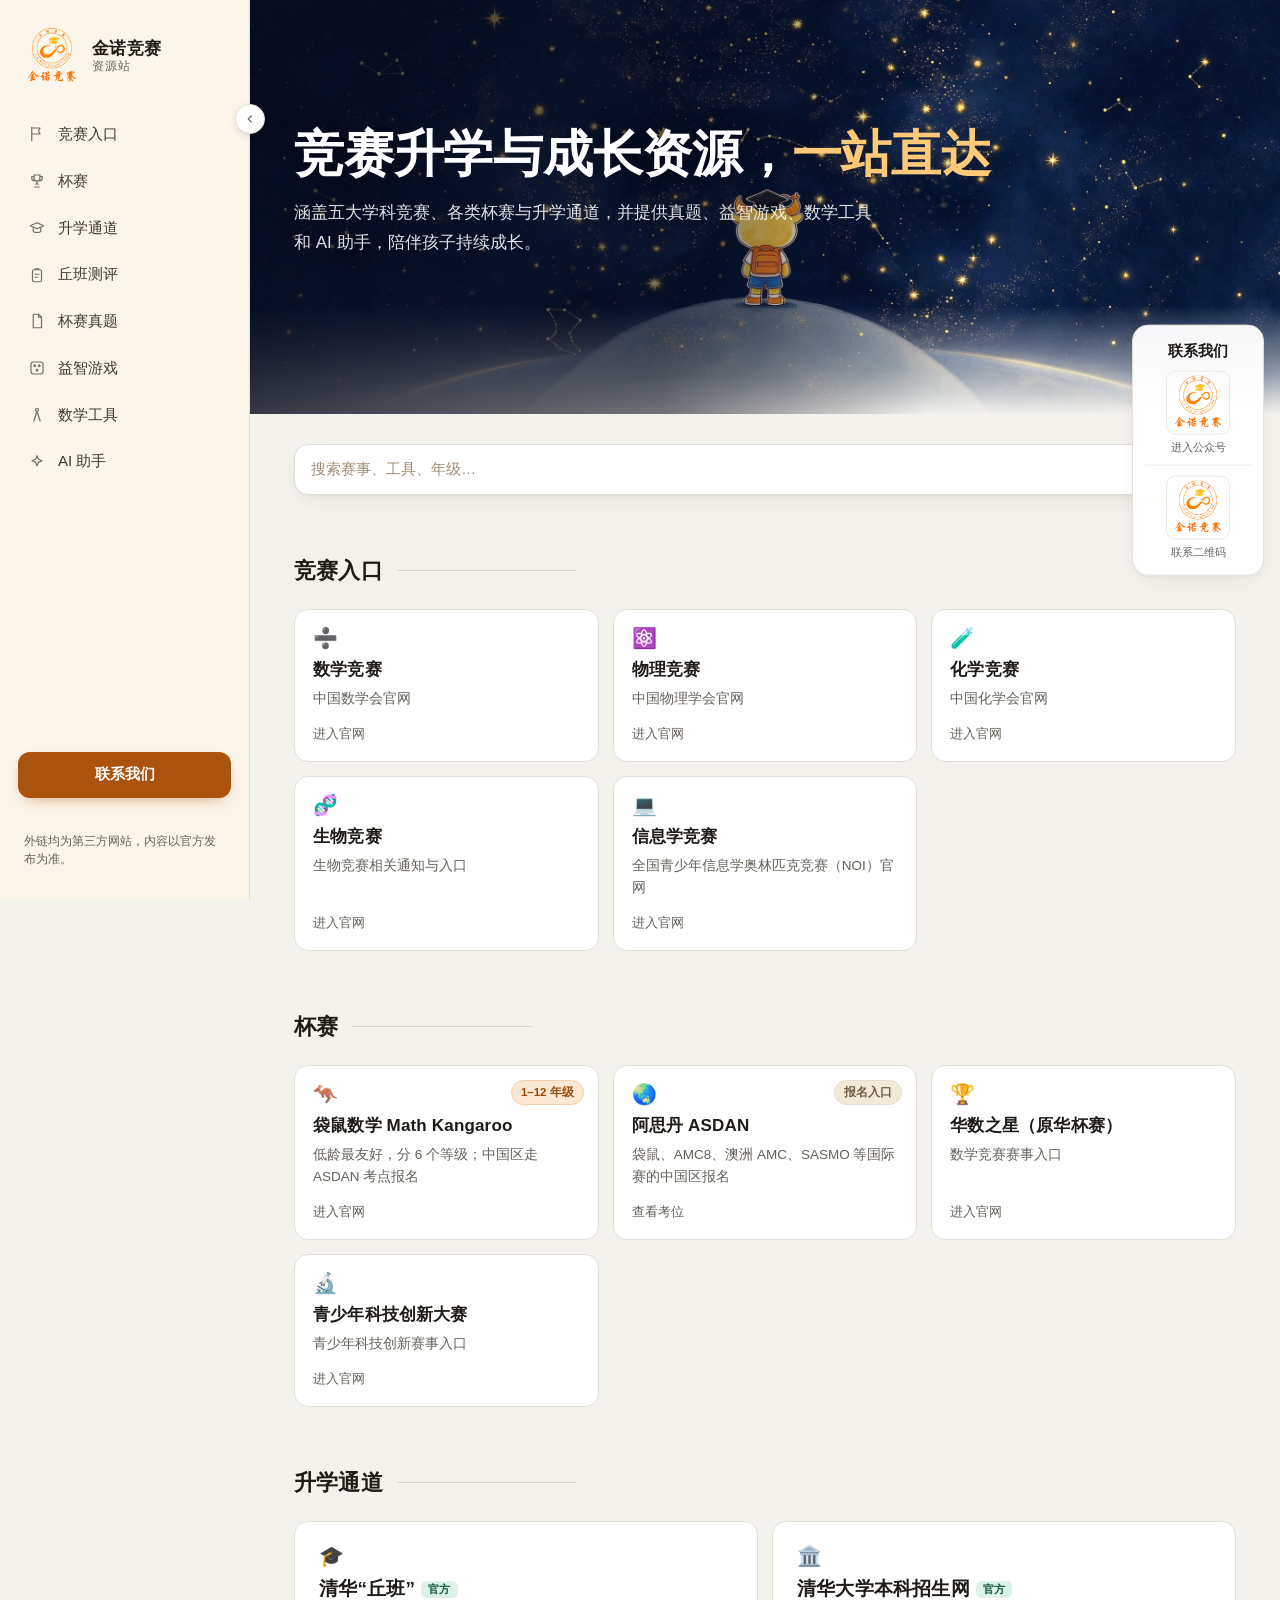
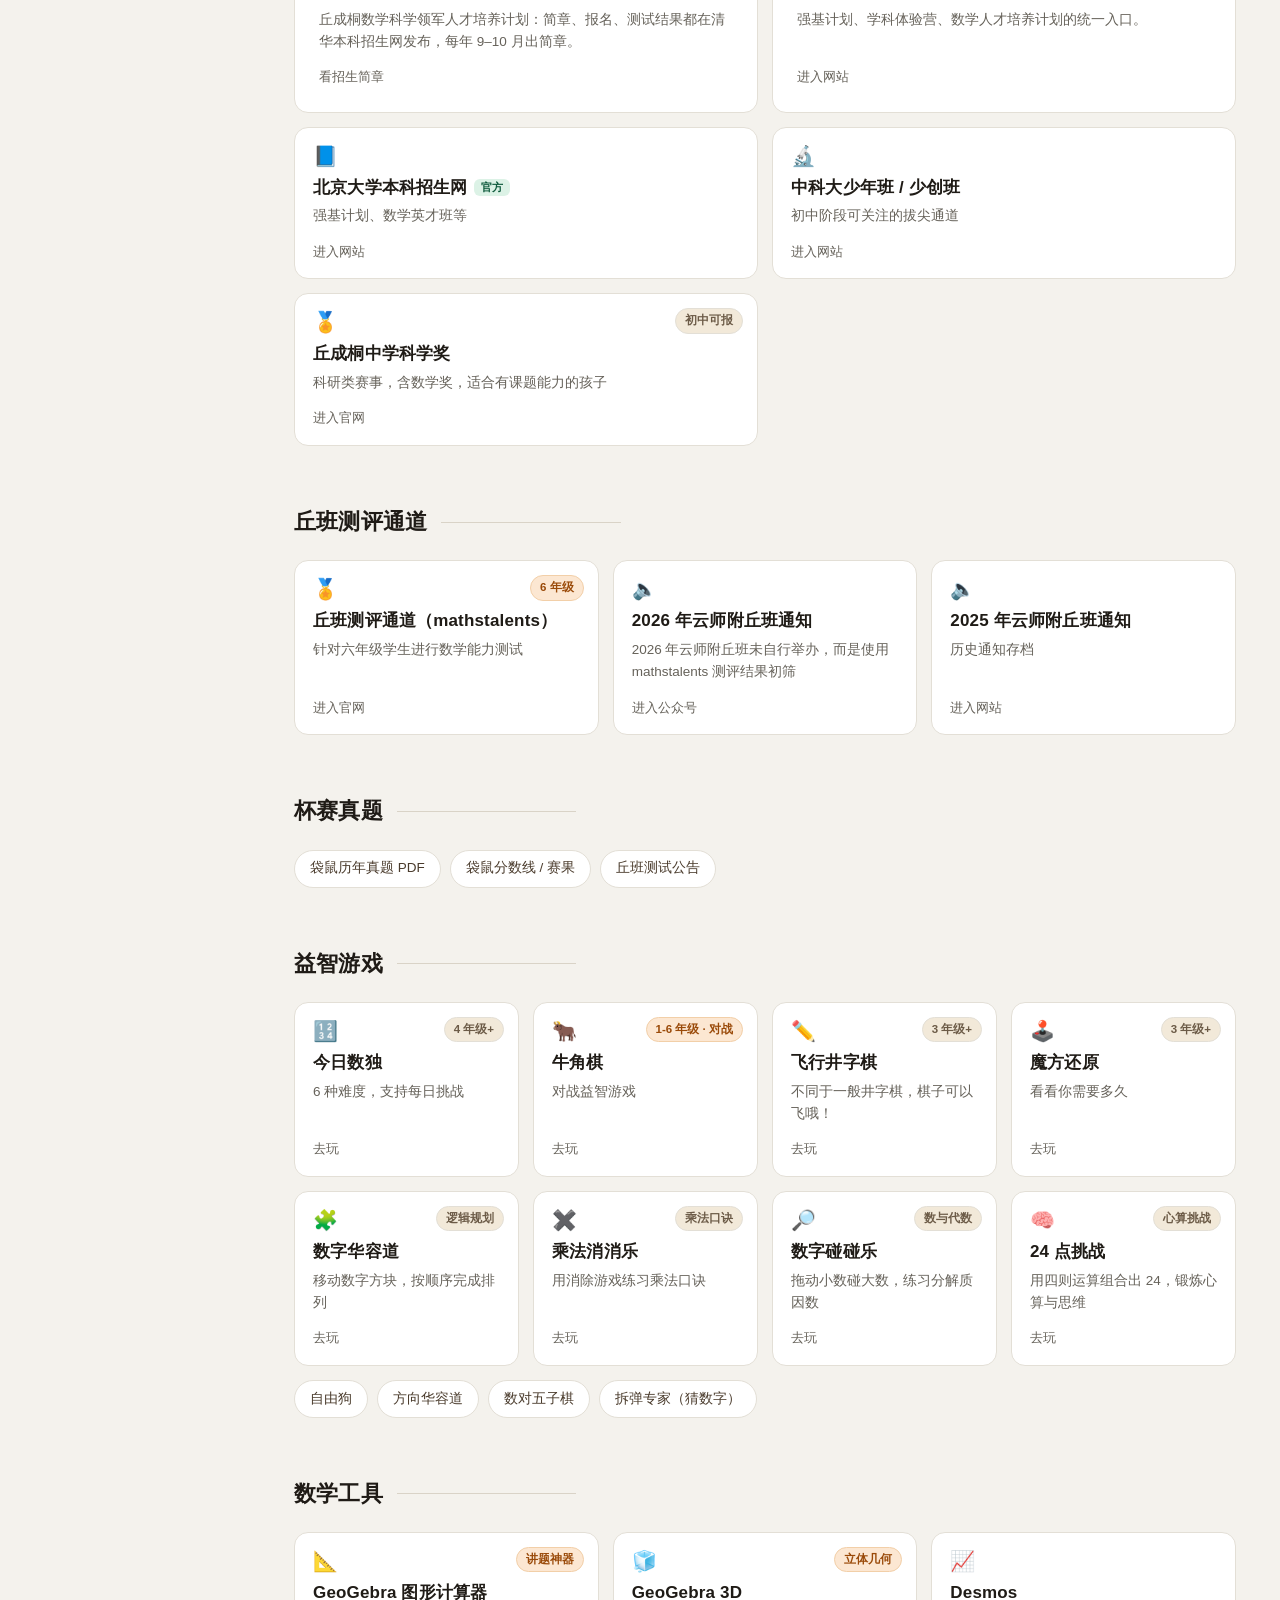
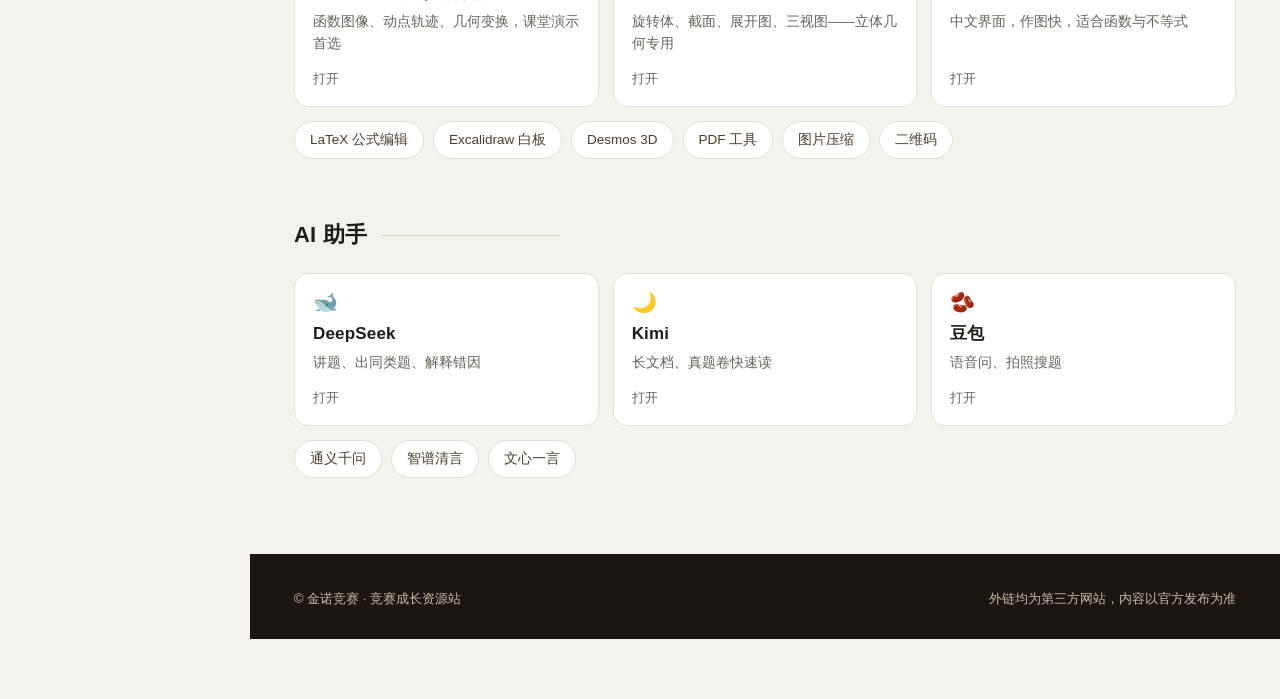
==== commit 12bc55ce: "Simplify homepage hero section Remove the hero action buttons and use an updated summary for the bro" ====
--- a/index.html
+++ b/index.html
@@ -49,7 +49,7 @@
 
 *,*::before,*::after{box-sizing:border-box}
 /* 显式再声明一次：`.wrap` 的左右内边距必须在宽度里，否则窄屏会顶出横向滚动 */
-.wrap,.hero-btns,.btn,.card,.searchbar,.chip,.topbar{box-sizing:border-box}
+.wrap,.card,.searchbar,.chip,.topbar{box-sizing:border-box}
 html{-webkit-text-size-adjust:100%;scroll-behavior:smooth}
 @media (prefers-reduced-motion:reduce){html{scroll-behavior:auto}}
 body{
@@ -167,19 +167,9 @@
 }
 .hero h1 em{font-style:normal;color:#FFC97A}
 .hero p{
-  margin:0 0 26px;max-width:34em;color:rgba(255,255,255,.88);
+  margin:0;max-width:34em;color:rgba(255,255,255,.88);
   font-size:clamp(14px,1.9vw,17px);line-height:1.75;
 }
-.hero-btns{display:flex;flex-wrap:wrap;gap:12px}
-.btn{
-  display:inline-flex;align-items:center;justify-content:center;gap:8px;
-  min-height:48px;padding:0 22px;border-radius:12px;font-size:15px;font-weight:600;
-  transition:transform .15s ease,box-shadow .15s ease,background .15s ease;
-}
-.btn.p{color:#3A2208;background:#F0A04B;box-shadow:0 10px 26px -12px rgba(240,160,75,.9)}
-.btn.s{color:#fff;background:rgba(255,255,255,.14);border:1px solid rgba(255,255,255,.4);backdrop-filter:blur(6px)}
-.btn.t{color:#fff;background:transparent;border:1px solid rgba(255,255,255,.3)}
-.btn:hover{transform:translateY(-1px)}
 
 /* ========== 区块标题 ========== */
 section{padding:clamp(34px,5vw,58px) 0 0}
@@ -282,15 +272,13 @@
   .contact-widget{display:none}
 }
 @media (max-width:640px){
-  /* 窄屏首屏：按钮会压在插画上，把中间压暗一档，别让人物从按钮缝里露出来 */
+  /* 窄屏首屏：增强文字区域对比度，同时保留背景插画 */
   .hero::before{
     background:
       linear-gradient(180deg, rgba(6,10,26,.58) 0%, rgba(6,10,26,.66) 62%, rgba(244,242,237,.92) 96%, var(--paper) 100%);
   }
   .g2,.g3,.g4{grid-template-columns:minmax(0,1fr)}
   .hero{min-height:auto}
-  .hero-btns{flex-direction:column;align-items:stretch}
-  .btn{width:100%}
   .card{padding:16px}
   .card .ico{width:42px;height:42px;font-size:21px}
   .card h3{font-size:16px}
@@ -301,7 +289,6 @@
 /* 触屏不触发悬停位移 */
 @media (hover:none){
   .card:hover{transform:none;box-shadow:var(--shadow)}
-  .btn:hover{transform:none}
 }
 
 /* ============================================================
@@ -419,13 +406,8 @@
     <!-- 首屏：星云背景 -->
     <div class="hero">
       <div class="wrap">
-        <h1>从杯赛到丘班，<em>一条路走通</em></h1>
-        <p>赛事报名、升学通道、杯赛真题、益智游戏、数学工具、AI 助手——家长最常问的六件事，一站直达。</p>
-        <div class="hero-btns">
-          <a class="btn p" href="#cup">看正在报名的赛事</a>
-          <a class="btn s" href="#paper">丘班测评通道</a>
-          <a class="btn t" href="#tool">打开数学工具</a>
-        </div>
+        <h1>竞赛升学与成长资源，<em>一站直达</em></h1>
+        <p>涵盖五大学科竞赛、各类杯赛与升学通道，并提供真题、益智游戏、数学工具和 AI 助手，陪伴孩子持续成长。</p>
       </div>
     </div>
 
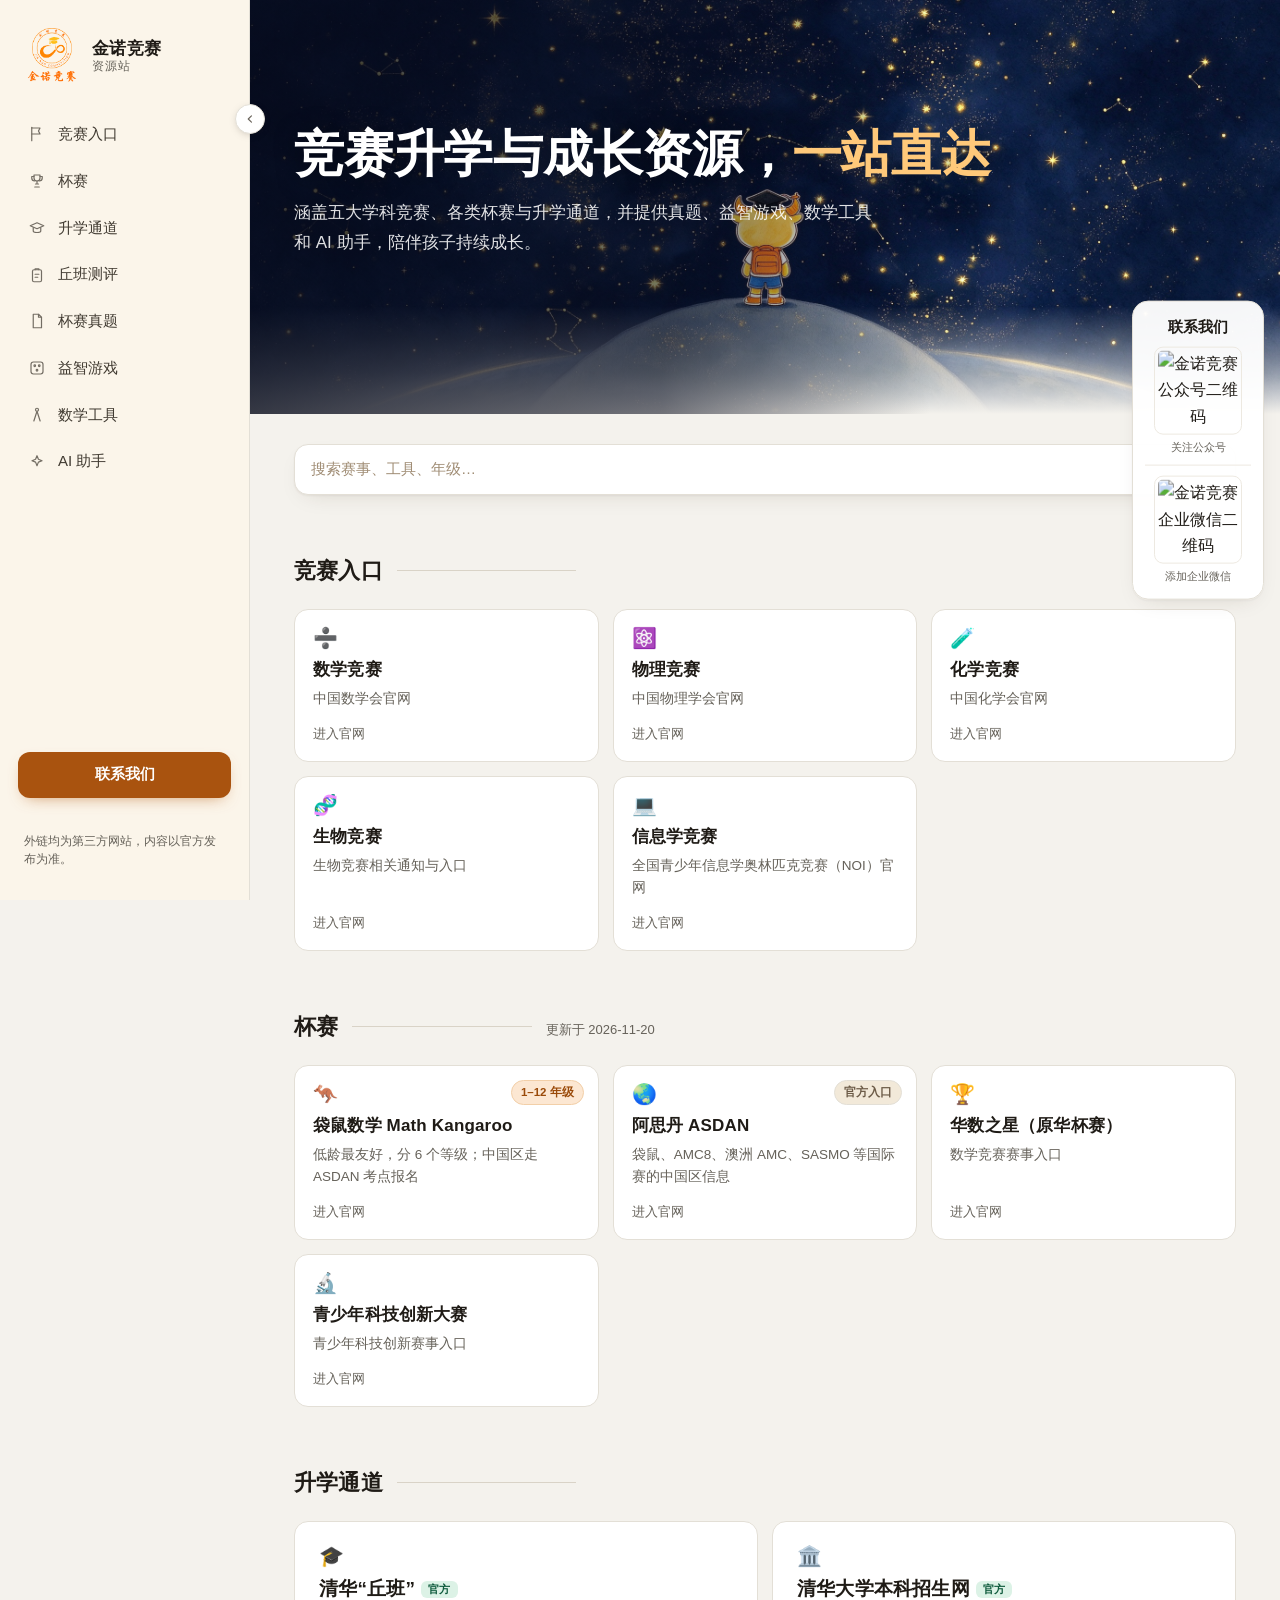
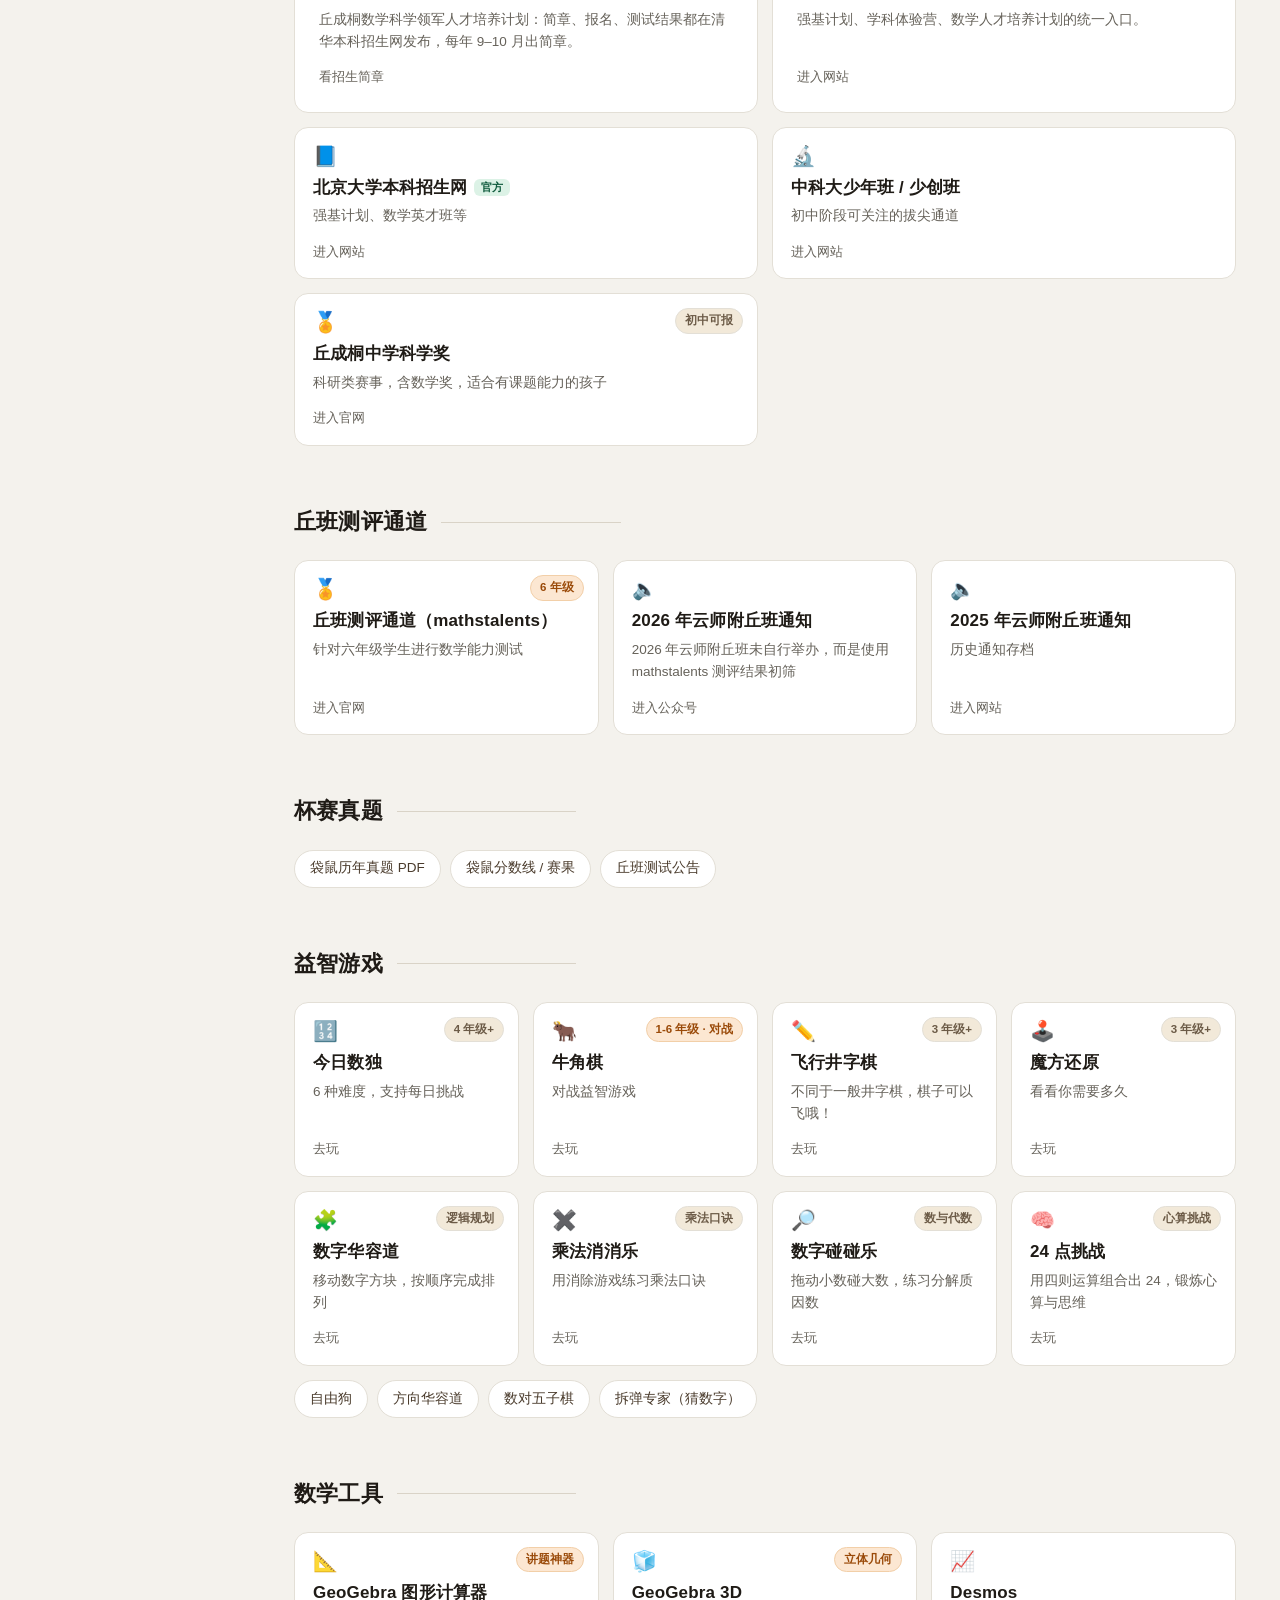
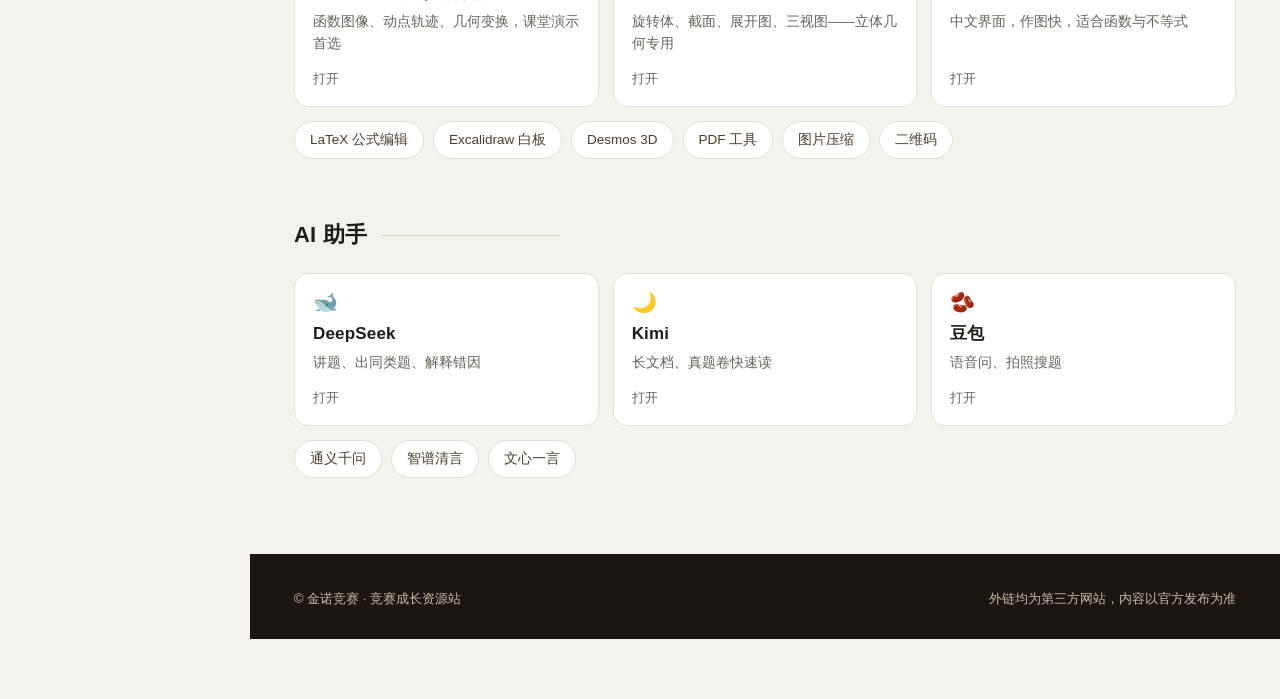
==== commit e50d3119: "Cup section driven by data/cup.js" ====
--- a/index.html
+++ b/index.html
@@ -1,4 +1,4 @@
-﻿<!DOCTYPE html>
+<!DOCTYPE html>
 <html lang="zh-CN">
 <head>
 <meta charset="UTF-8">
@@ -105,10 +105,10 @@
   background:rgba(255,255,255,.96);box-shadow:var(--shadow);text-align:center;
 }
 .contact-widget h2{margin:0 0 10px;font-size:15px;line-height:1.4}
-.contact-placeholder{display:flex;flex-direction:column;align-items:center;gap:5px}
-.contact-placeholder+.contact-placeholder{margin-top:10px;padding-top:10px;border-top:1px solid var(--line-soft)}
-.contact-placeholder img{width:64px;height:64px;padding:4px;object-fit:contain;border:1px solid var(--line-soft);border-radius:9px}
-.contact-placeholder span{font-size:11px;color:var(--muted);line-height:1.4}
+.contact-entry{display:flex;flex-direction:column;align-items:center;gap:5px}
+.contact-entry+.contact-entry{margin-top:10px;padding-top:10px;border-top:1px solid var(--line-soft)}
+.contact-entry img{width:88px;height:88px;padding:3px;object-fit:contain;border:1px solid var(--line-soft);border-radius:9px}
+.contact-entry span{font-size:11px;color:var(--muted);line-height:1.4}
 .contact-widget a{color:inherit;text-decoration:none}
 .contact-widget a:hover span{color:var(--brand-deep)}
 
@@ -380,13 +380,13 @@
 
   <aside class="contact-widget" aria-labelledby="contactWidgetTitle">
     <h2 id="contactWidgetTitle">联系我们</h2>
-    <a class="contact-placeholder" href="https://mp.weixin.qq.com/mp/profile_ext?action=home&amp;__biz=MzY4NTQ2Njk0Mg==&amp;scene=124#wechat_redirect" target="_blank" rel="noopener noreferrer" aria-label="打开金诺竞赛公众号">
-      <img src="logo.png" alt="公众号主页入口占位图">
-      <span>进入公众号</span>
+    <a class="contact-entry" href="https://mp.weixin.qq.com/mp/profile_ext?action=home&amp;__biz=MzY4NTQ2Njk0Mg==&amp;scene=124#wechat_redirect" target="_blank" rel="noopener noreferrer" aria-label="打开金诺竞赛公众号">
+      <img src="公众号.jpg" alt="金诺竞赛公众号二维码">
+      <span>关注公众号</span>
     </a>
-    <div class="contact-placeholder">
-      <img src="logo.png" alt="联系二维码占位图">
-      <span>联系二维码</span>
+    <div class="contact-entry">
+      <img src="企微.png" alt="金诺竞赛企业微信二维码">
+      <span>添加企业微信</span>
     </div>
   </aside>
 
@@ -460,35 +460,9 @@
     <!-- 杯赛 -->
     <section id="cup">
       <div class="wrap">
-        <div class="sec-head"><h2>杯赛</h2></div>
-        <div class="grid g3">
-          <a class="card" href="https://math-kangaroo.org.cn/" target="_blank" rel="noopener nofollow">
-            <span class="tag hot">1–12 年级</span>
-            <div class="ico">🦘</div>
-            <h3>袋鼠数学 Math Kangaroo</h3>
-            <p>低龄最友好，分 6 个等级；中国区走 ASDAN 考点报名</p>
-            <div class="go">进入官网</div>
-          </a>
-          <a class="card" href="https://www.seedasdan.asia/" target="_blank" rel="noopener nofollow">
-            <span class="tag">报名入口</span>
-            <div class="ico">🌏</div>
-            <h3>阿思丹 ASDAN</h3>
-            <p>袋鼠、AMC8、澳洲 AMC、SASMO 等国际赛的中国区报名</p>
-            <div class="go">查看考位</div>
-          </a>
-          <a class="card" href="https://www.huashuzhixing.cn/" target="_blank" rel="noopener nofollow">
-            <div class="ico">🏆</div>
-            <h3>华数之星（原华杯赛）</h3>
-            <p>数学竞赛赛事入口</p>
-            <div class="go">进入官网</div>
-          </a>
-          <a class="card" href="https://castic.cyscc.org/" target="_blank" rel="noopener nofollow">
-            <div class="ico">🔬</div>
-            <h3>青少年科技创新大赛</h3>
-            <p>青少年科技创新赛事入口</p>
-            <div class="go">进入官网</div>
-          </a>
-        </div>
+        <div class="sec-head"><h2>杯赛</h2><span class="sub" id="cupUpdated"></span></div>
+        <!-- 本模块的卡片由 data/cup.js 渲染：改内容只改那个文件，不用动这里 -->
+        <div class="grid g3" data-module="cup"></div>
       </div>
     </section>
 
@@ -689,6 +663,10 @@
     </footer>
   </div>
 </div>
+
+<!-- 数据与渲染：先放数据，再渲染卡片（顺序不能反） -->
+<script src="data/cup.js"></script>
+<script src="data/render.js"></script>
 
 <script>
 /* 左栏展开/收起：桌面默认展开、窄屏默认收起；点按钮切换，内容跟着推开 */
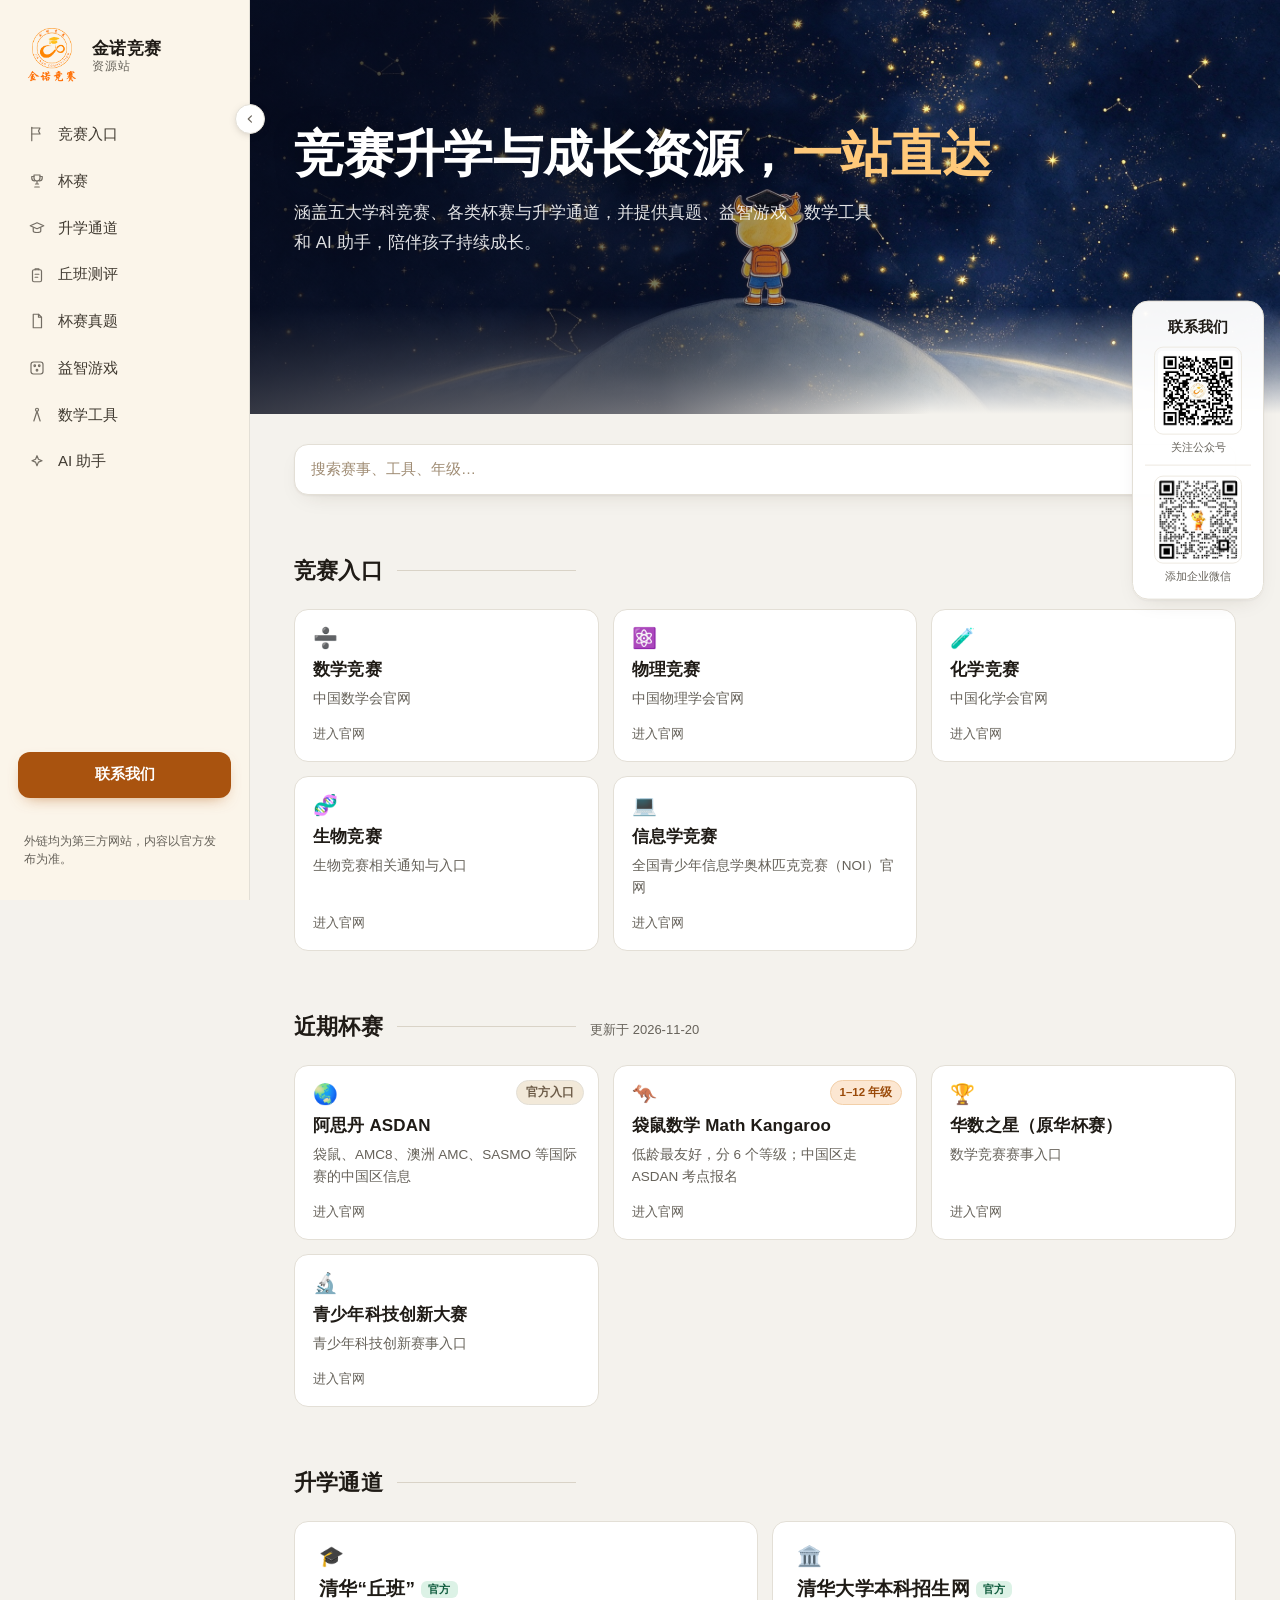
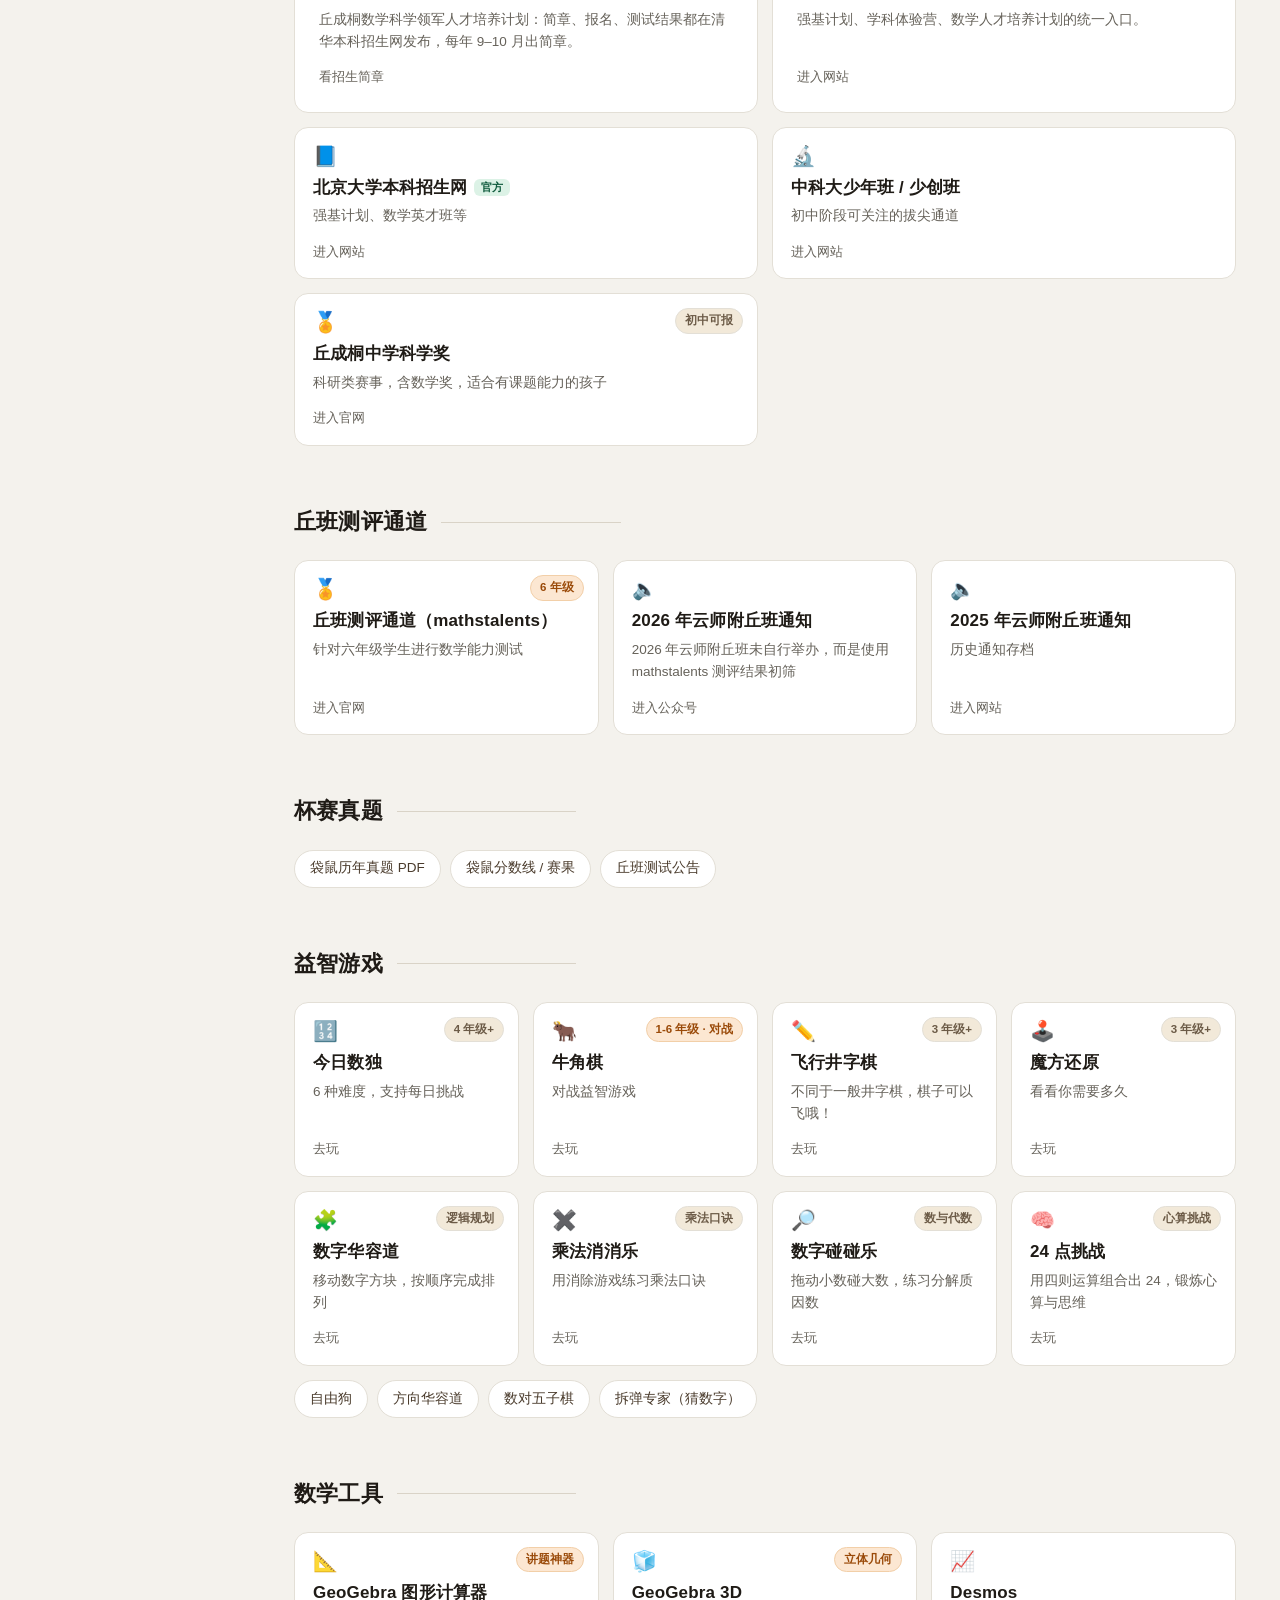
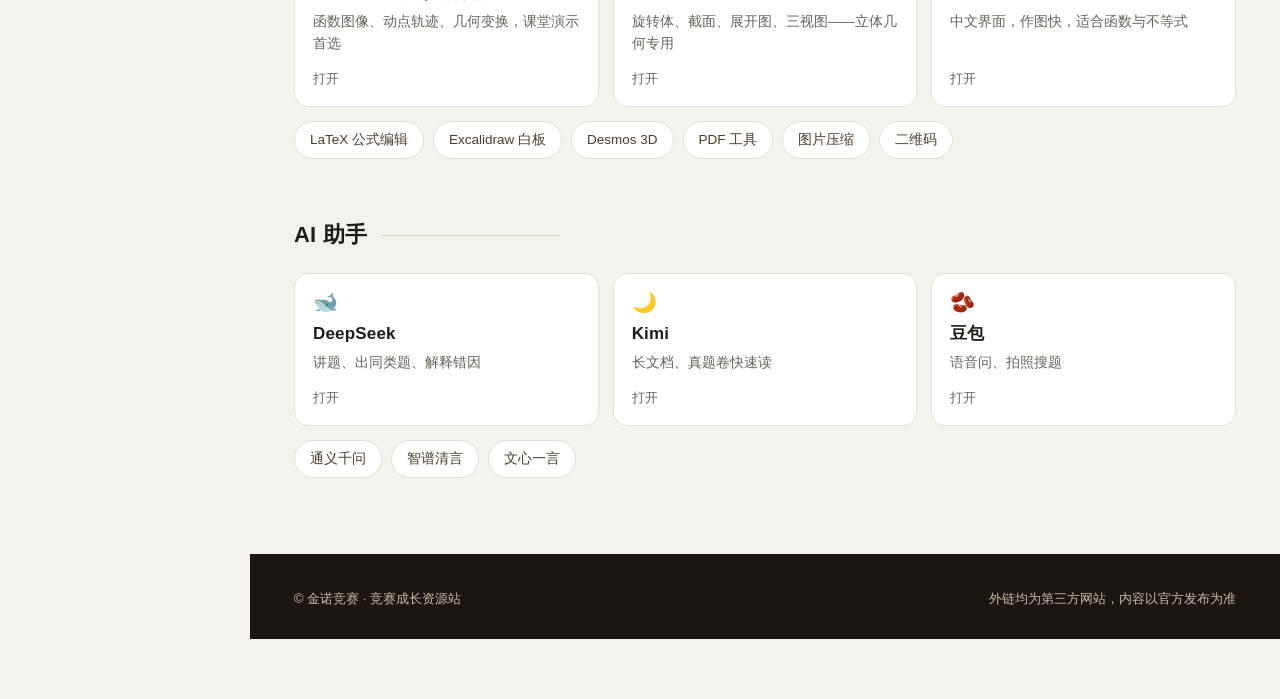
==== commit 70a4a003: "Split cup module into sections/cup.js; fix render.js syntax" ====
--- a/index.html
+++ b/index.html
@@ -457,14 +457,8 @@
       </div>
     </section>
 
-    <!-- 杯赛 -->
-    <section id="cup">
-      <div class="wrap">
-        <div class="sec-head"><h2>杯赛</h2><span class="sub" id="cupUpdated"></span></div>
-        <!-- 本模块的卡片由 data/cup.js 渲染：改内容只改那个文件，不用动这里 -->
-        <div class="grid g3" data-module="cup"></div>
-      </div>
-    </section>
+    <!-- 杯赛模块：结构在 sections/cup.js，内容在 data/cup.js，这里只留挂载点 -->
+    <div id="cupMount"></div>
 
     <!-- 升学通道 -->
     <section id="path">
@@ -664,8 +658,9 @@
   </div>
 </div>
 
-<!-- 数据与渲染：先放数据，再渲染卡片（顺序不能反） -->
+<!-- 模块装配：数据 → 结构 → 渲染，顺序不能反 -->
 <script src="data/cup.js"></script>
+<script src="sections/cup.js"></script>
 <script src="data/render.js"></script>
 
 <script>
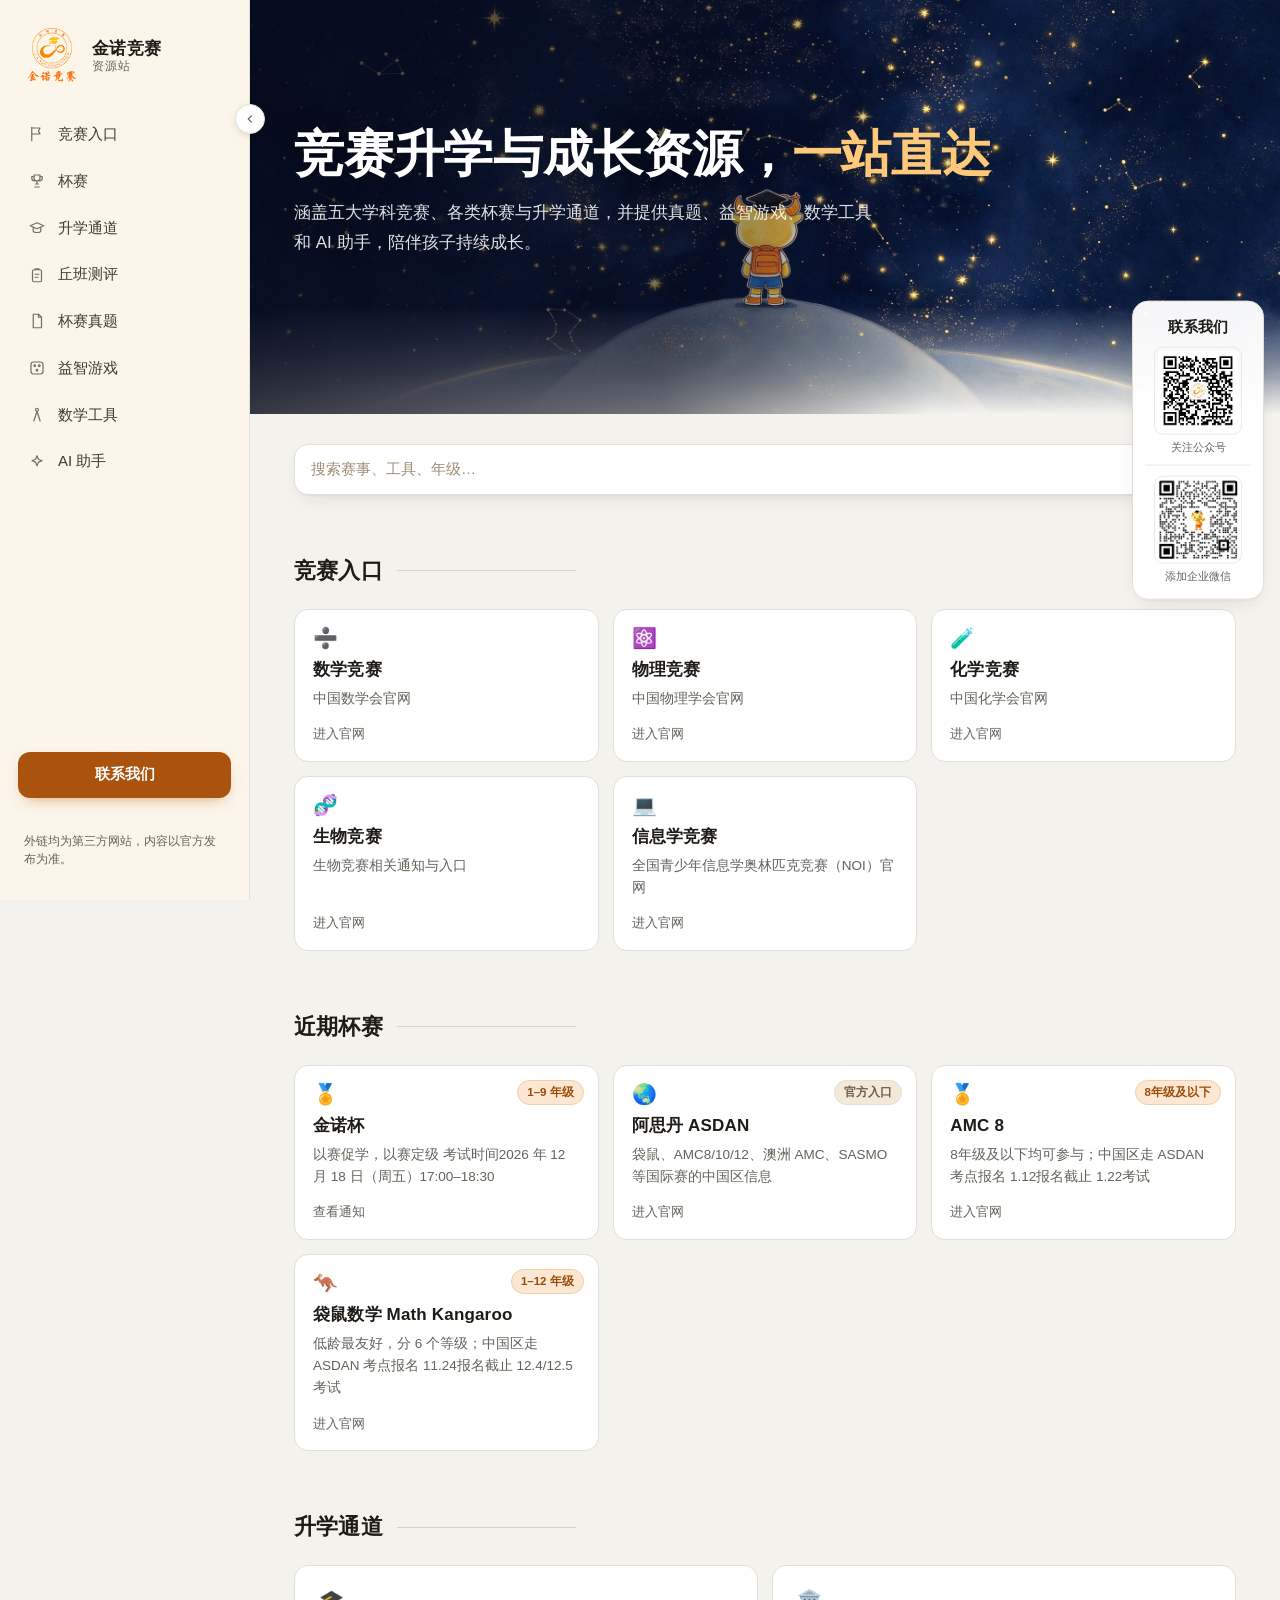
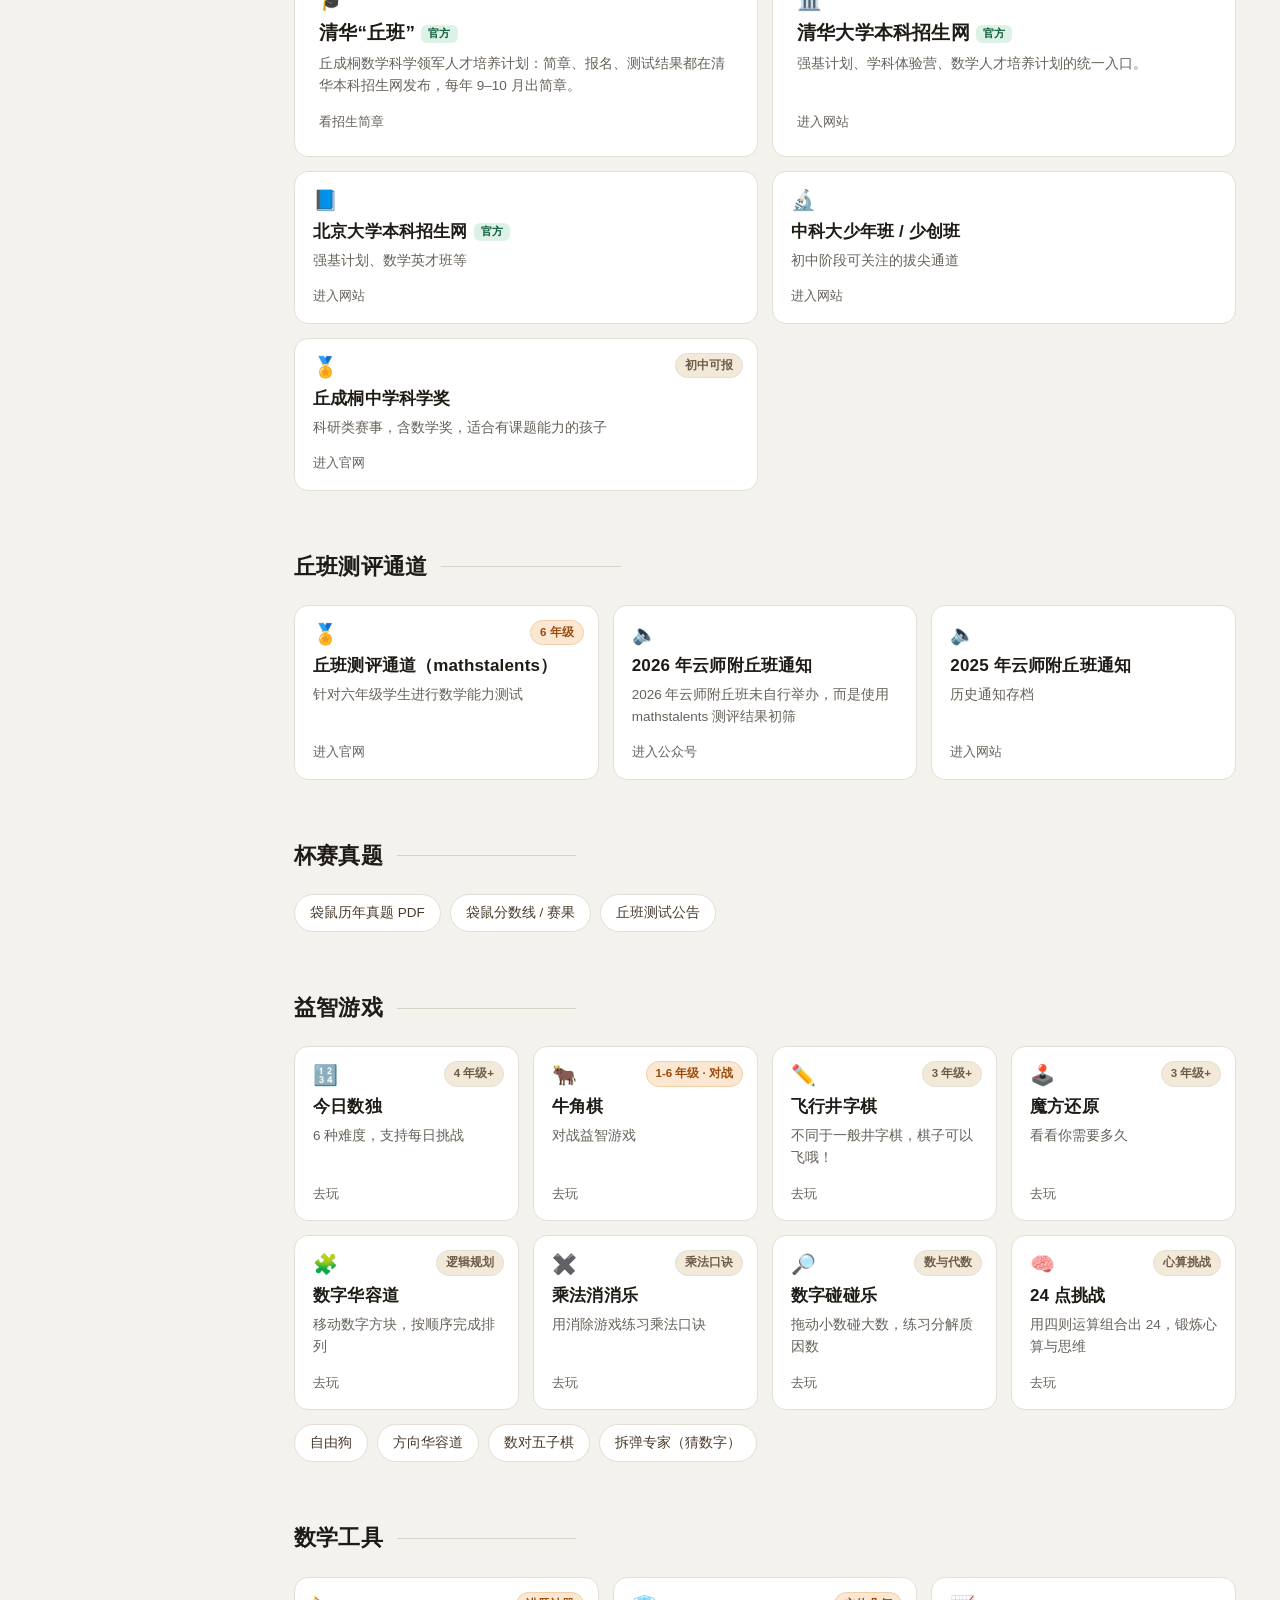
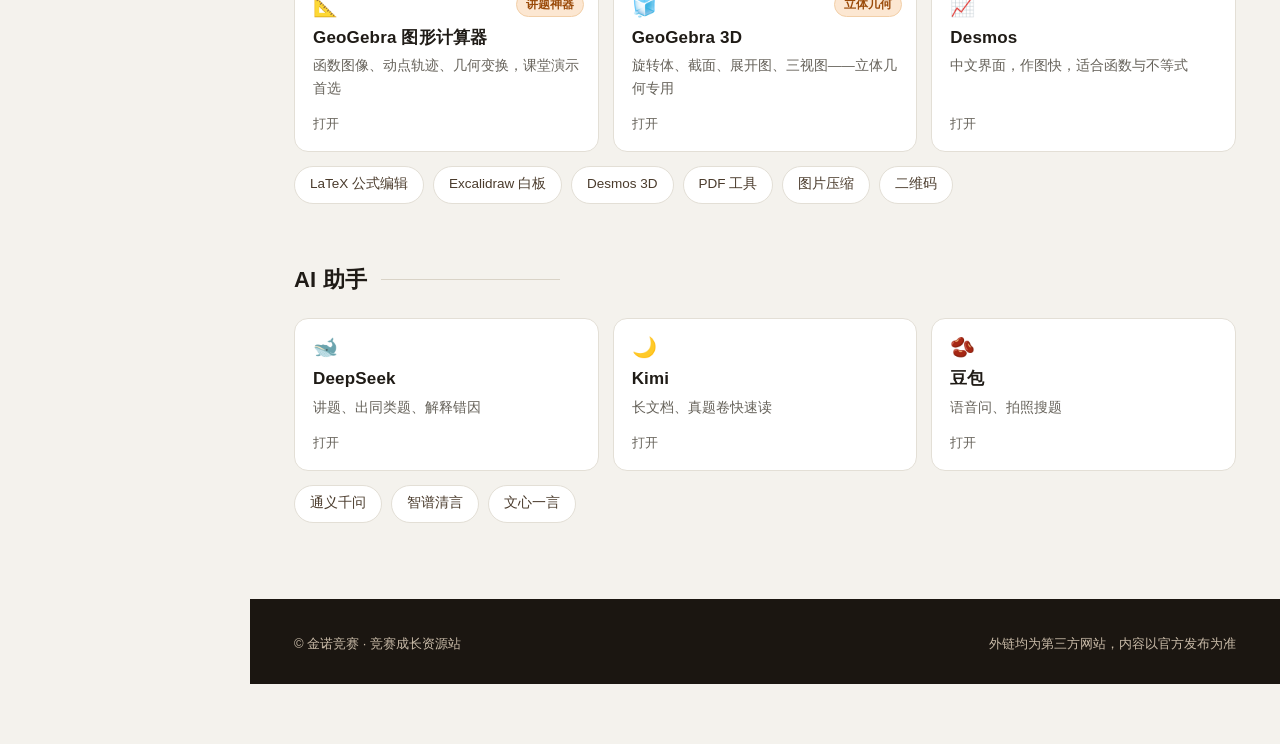
==== commit 0c68ea22: "Update site content" ====
--- a/index.html
+++ b/index.html
@@ -1,4 +1,4 @@
-<!DOCTYPE html>
+﻿<!DOCTYPE html>
 <html lang="zh-CN">
 <head>
 <meta charset="UTF-8">
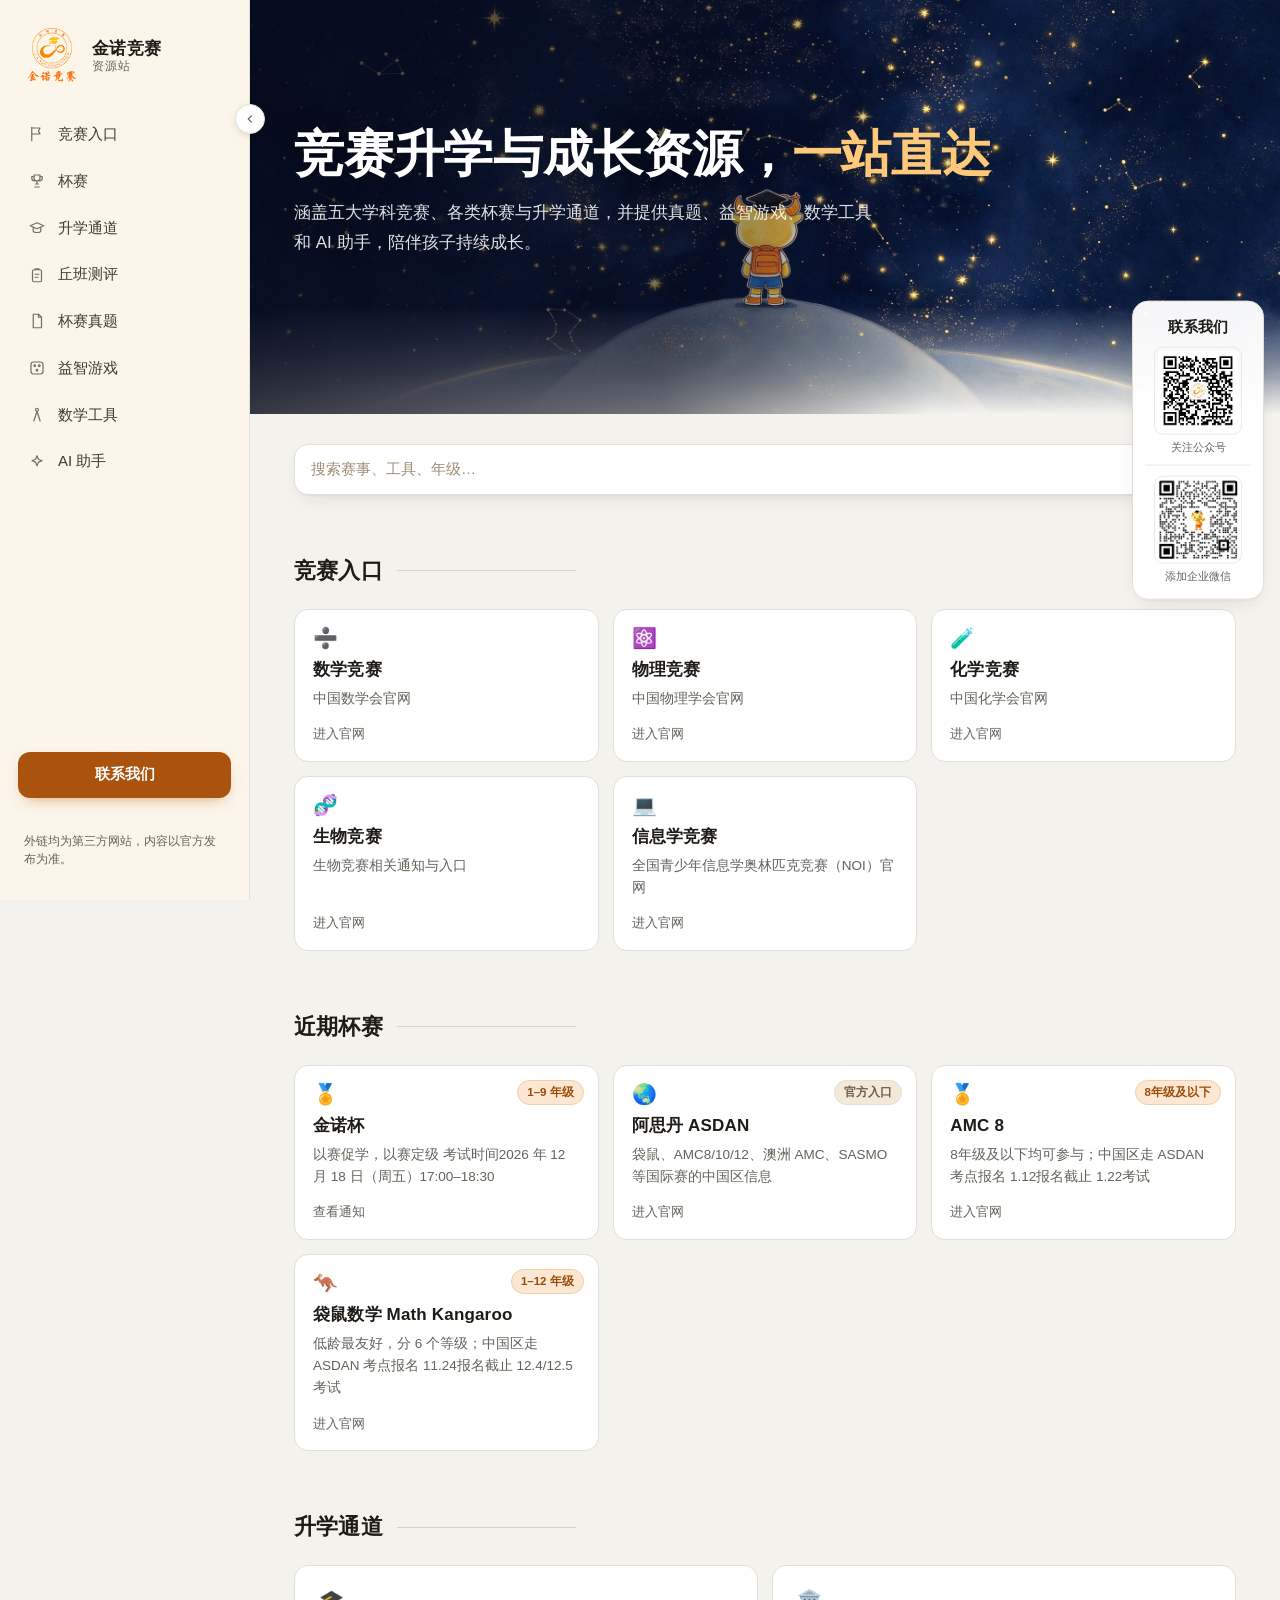
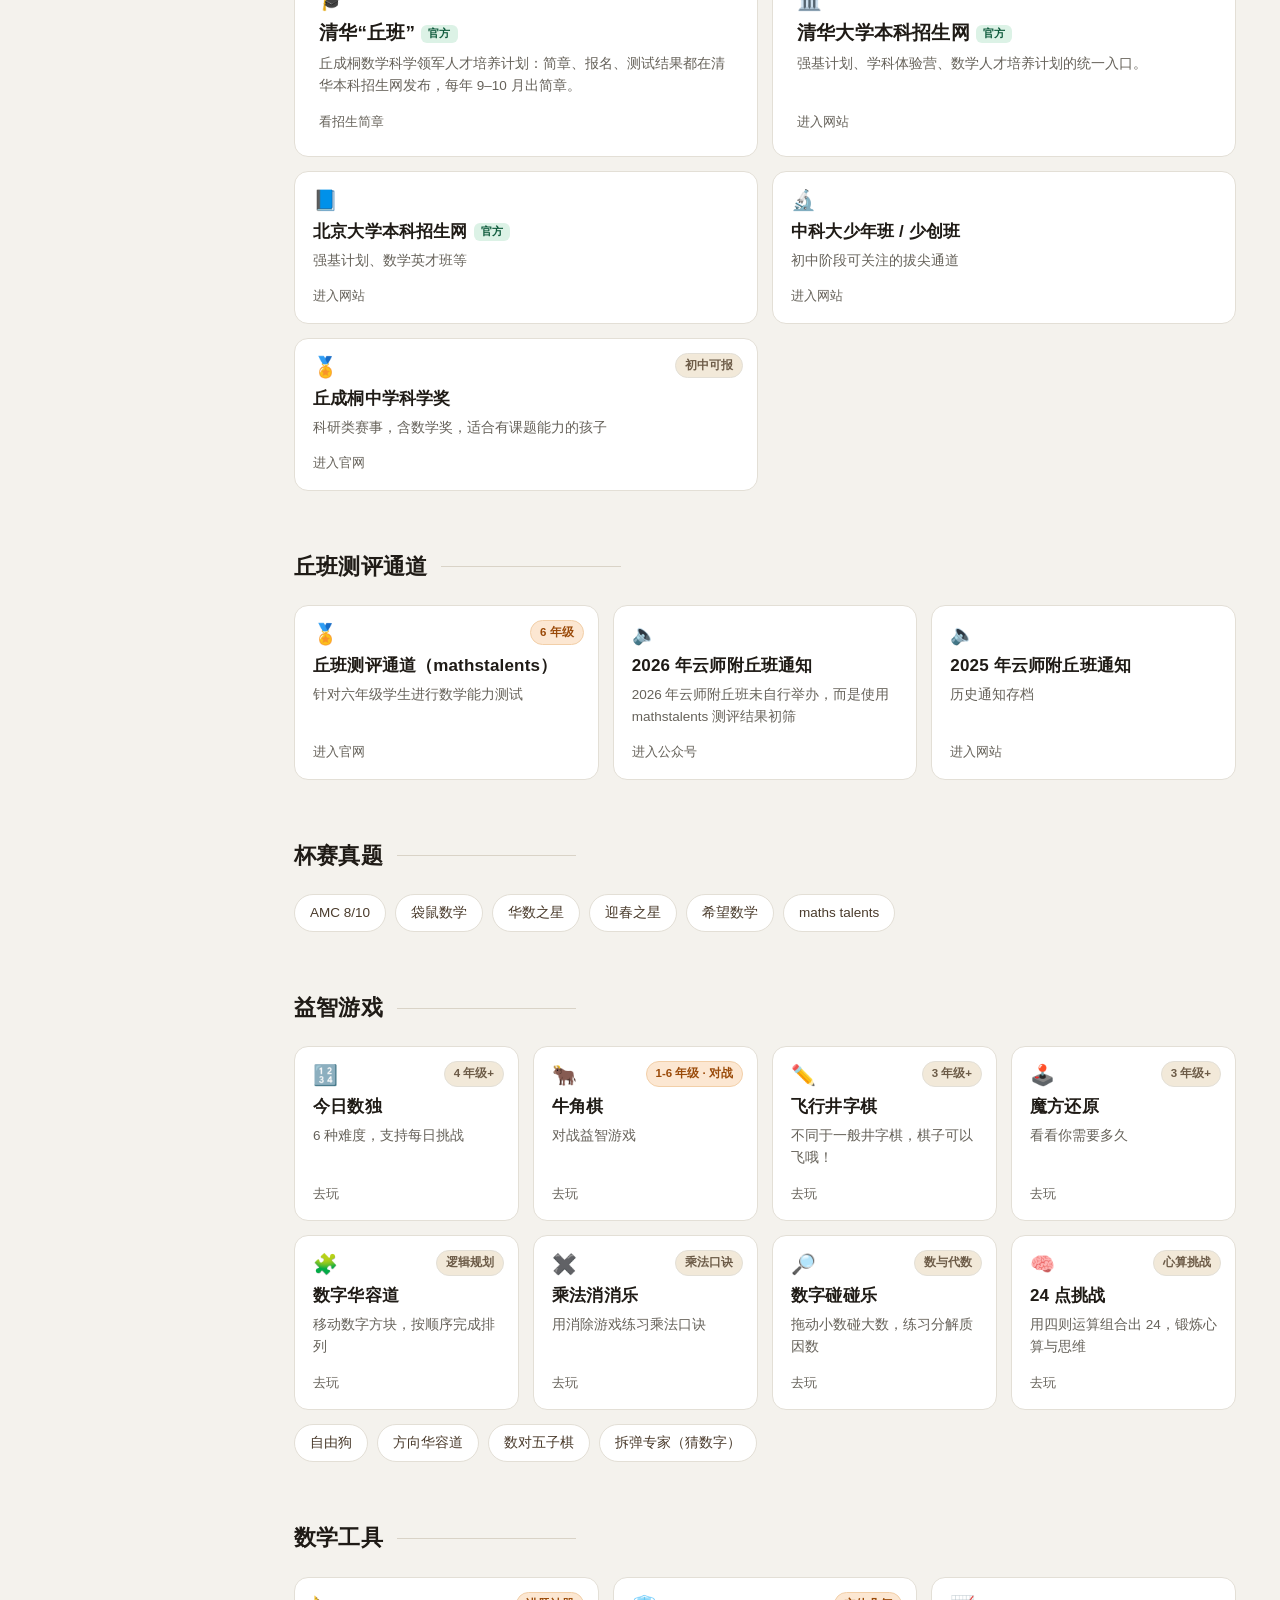
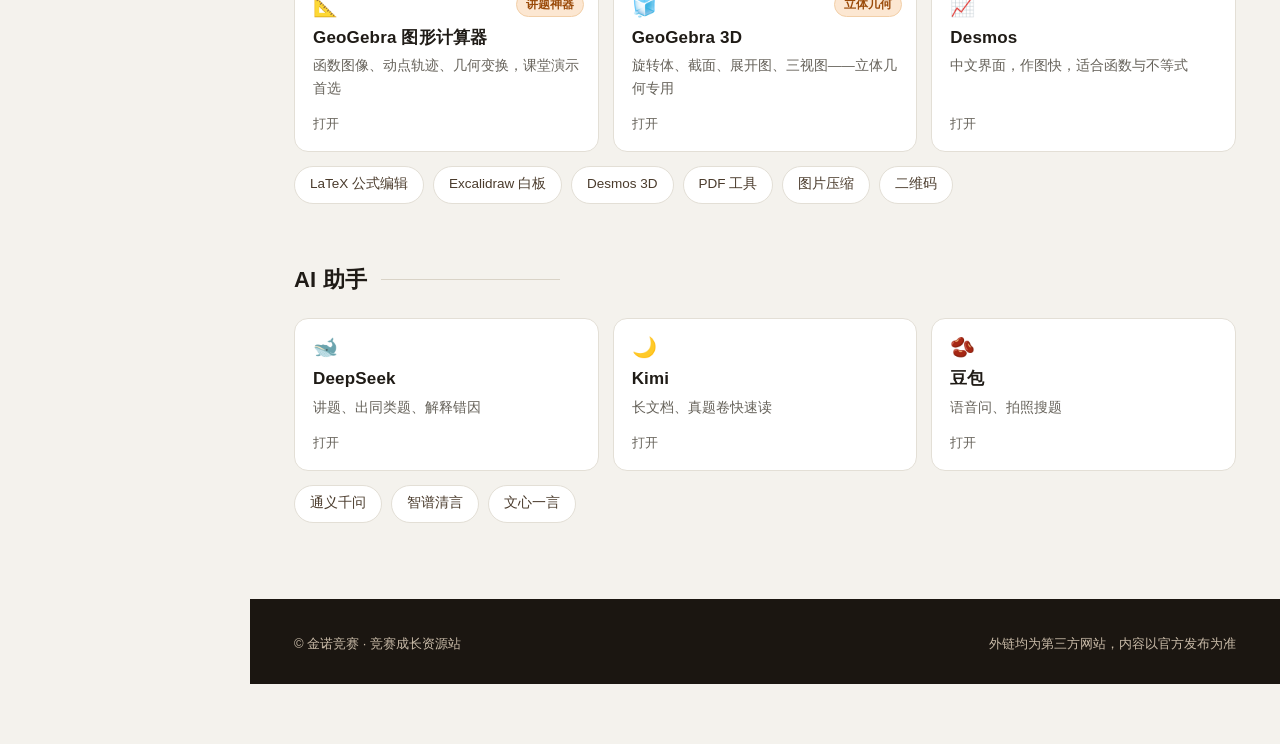
==== commit e85e3313: "Update competition links Co-authored-by: Copilot <223556219+Copilot@users.noreply.github.com>" ====
--- a/index.html
+++ b/index.html
@@ -537,9 +537,12 @@
       <div class="wrap">
         <div class="sec-head"><h2>杯赛真题</h2><!-- <span class="sub">历年真题与公告</span> --></div>
         <div class="chips">
-          <a class="chip" href="https://pan.baidu.com/s/1DXeEmN43hoYVdMSKhvIj2A?pwd=7f3p " target="_blank" rel="noopener nofollow">袋鼠历年真题 PDF</a>
-          <a class="chip" href="https://pan.baidu.com/s/1DXeEmN43hoYVdMSKhvIj2A?pwd=7f3p " target="_blank" rel="noopener nofollow">袋鼠分数线 / 赛果</a>
-          <a class="chip" href="https://pan.baidu.com/s/1DXeEmN43hoYVdMSKhvIj2A?pwd=7f3p " target="_blank" rel="noopener nofollow">丘班测试公告</a>
+          <a class="chip" href="https://pan.baidu.com/s/1DXeEmN43hoYVdMSKhvIj2A?pwd=7f3p " target="_blank" rel="noopener nofollow">AMC 8/10</a>
+          <a class="chip" href="https://pan.baidu.com/s/1DXeEmN43hoYVdMSKhvIj2A?pwd=7f3p " target="_blank" rel="noopener nofollow">袋鼠数学</a>
+          <a class="chip" href="https://pan.baidu.com/s/1DXeEmN43hoYVdMSKhvIj2A?pwd=7f3p " target="_blank" rel="noopener nofollow">华数之星</a>
+           <a class="chip" href="https://pan.baidu.com/s/1DXeEmN43hoYVdMSKhvIj2A?pwd=7f3p " target="_blank" rel="noopener nofollow">迎春之星</a>
+           <a class="chip" href="https://pan.baidu.com/s/1DXeEmN43hoYVdMSKhvIj2A?pwd=7f3p " target="_blank" rel="noopener nofollow">希望数学</a>
+            <a class="chip" href="https://pan.baidu.com/s/1DXeEmN43hoYVdMSKhvIj2A?pwd=7f3p " target="_blank" rel="noopener nofollow">maths talents</a>
         </div>
       </div>
     </section>
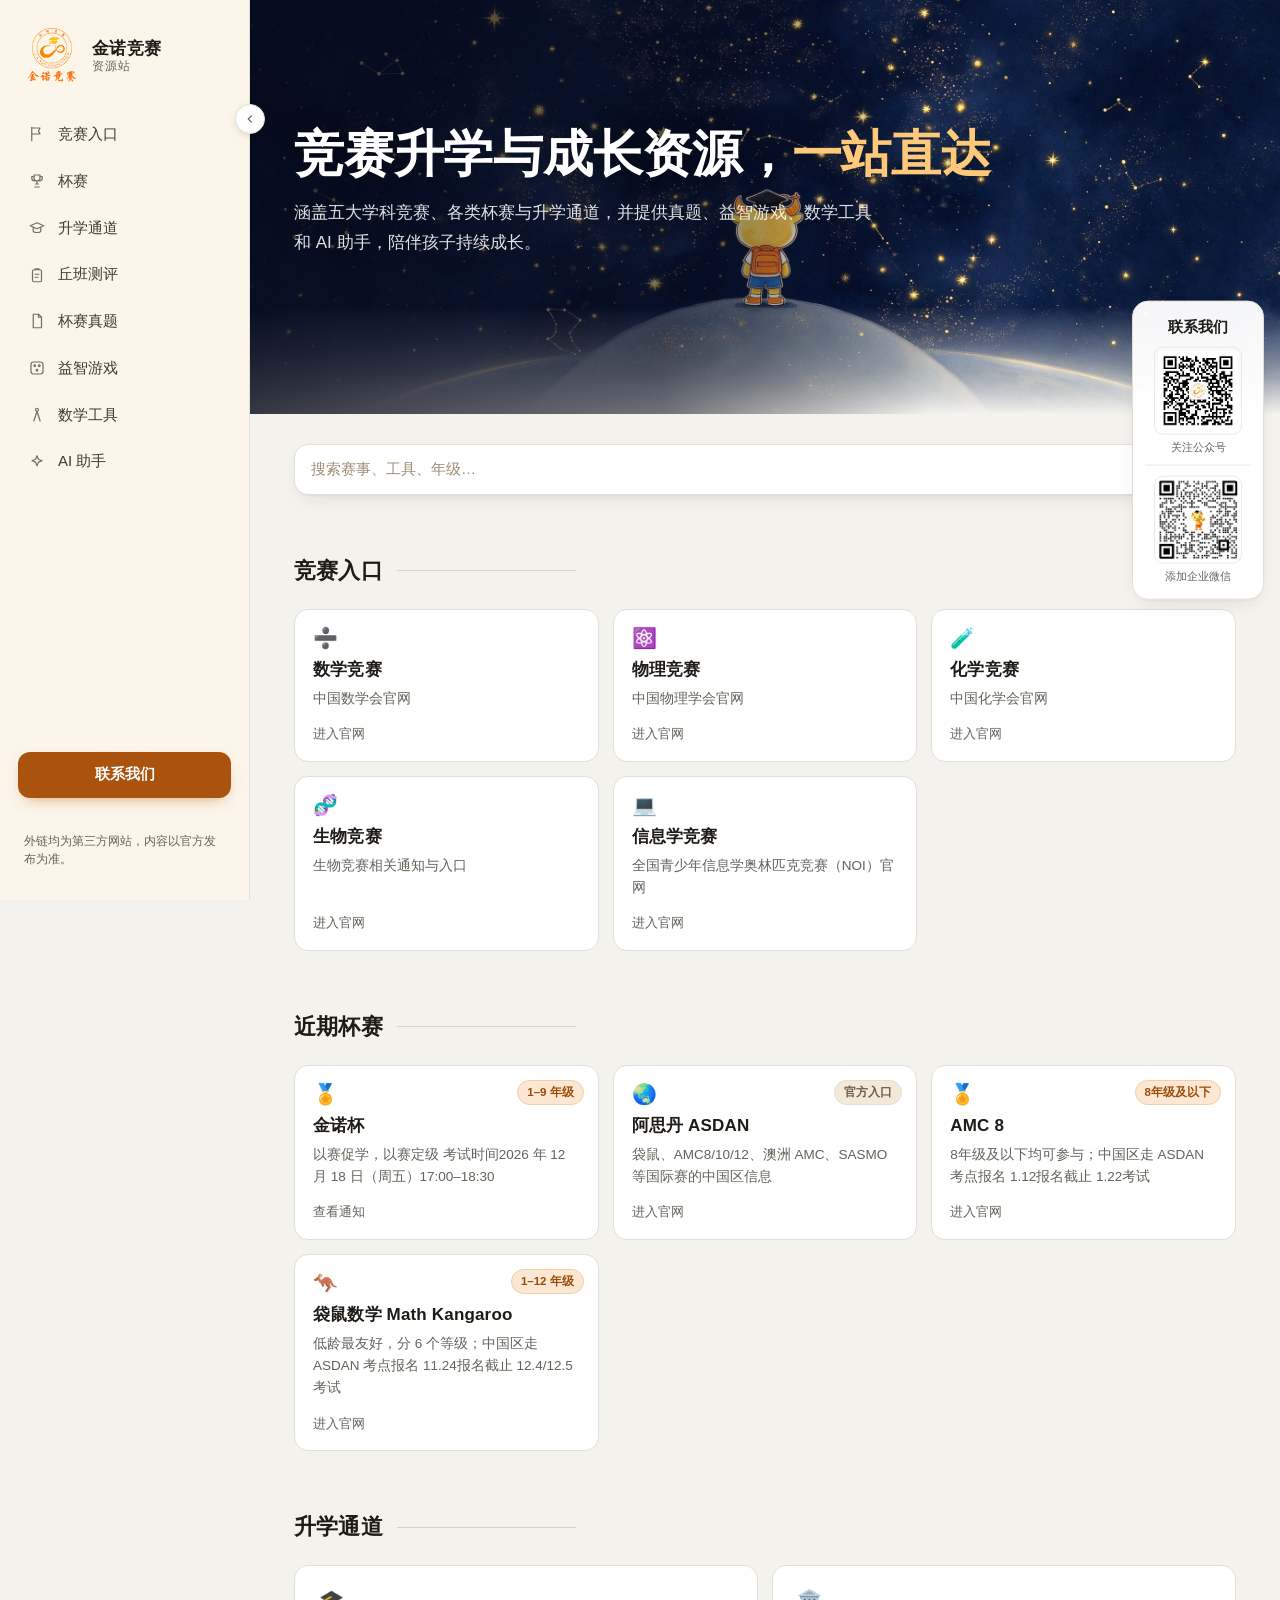
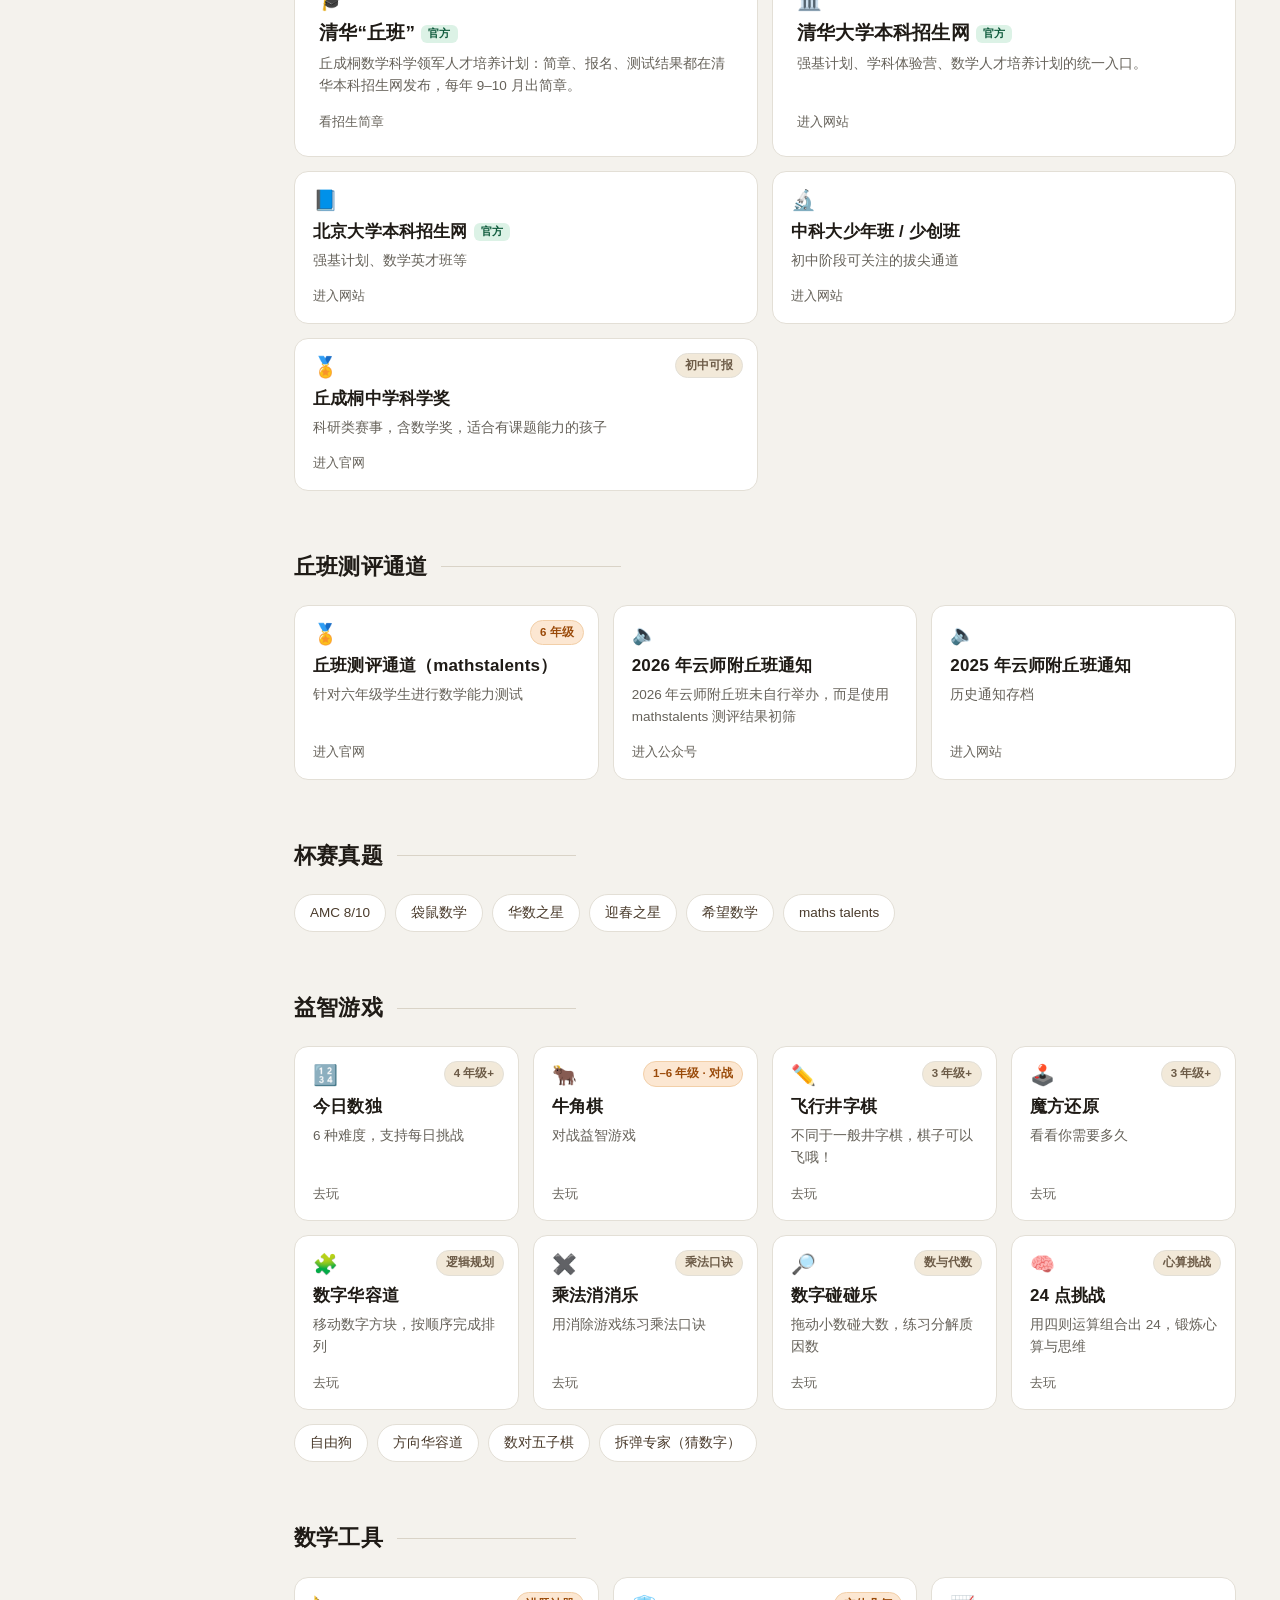
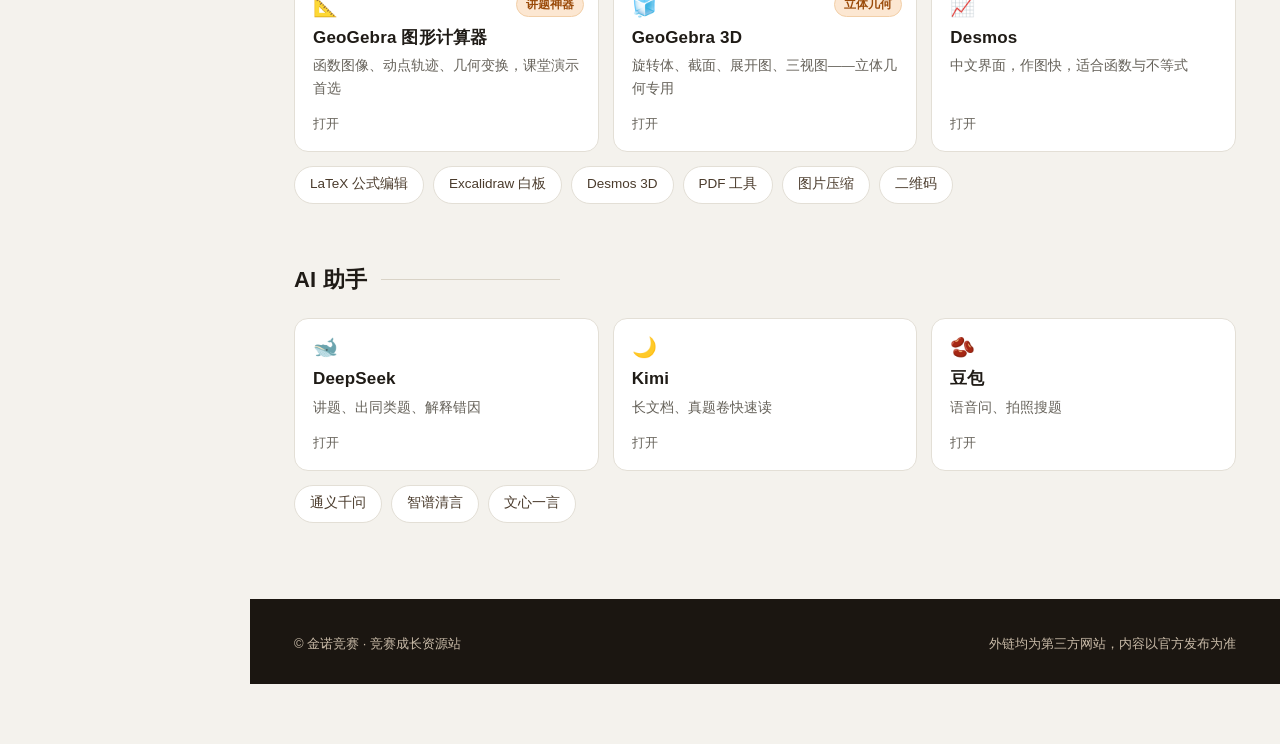
==== commit e245c2a3: "Refactor homepage into modular sections Co-authored-by: Copilot <223556219+Copilot@users.noreply.git" ====
--- a/index.html
+++ b/index.html
@@ -6,363 +6,46 @@
 <meta name="description" content="金诺竞赛成长资源站：赛事报名、升学通道、丘班测评、真题、益智游戏、数学工具、AI 助手，一站直达。">
 <meta name="theme-color" content="#F6EFE3">
 <title>金诺 · 竞赛成长资源站</title>
+
 <!-- ============================================================
-  金诺 · 竞赛成长资源站 v2（暖纸 + 星云首屏）
+  这个文件只负责「骨架」：导航 + 首屏 + 搜索 + 8 个挂载点 + 页脚
   ------------------------------------------------------------
-  【跟上一版比改了什么】
-  ① 配色：深蓝星空 → 暖纸白 + 品牌橙，正文对比度达标（AA）
-  ② 字体：楷体只用在首屏大标题，其余换系统黑体，小字更好读
-  ③ 布局：左侧导航栏保留，内容区改成三/四列卡片网格
-  ④ 首屏：星云 Background.jpg 只放首屏，不再全页铺
-  ⑤ 手机：导航变抽屉、卡片单列、按钮 48px 高、去掉了两个星空 CDN 脚本
-  ⑥ 新增：右上角搜索框，可实时过滤全部卡片
+  【改样式】
+    css/base.css    全站通用（颜色变量、卡片、胶囊、页脚）
+    css/pc.css      只在 ≥769px 生效（左侧固定导航、桌面列数）
+    css/mobile.css  只在 ≤768px 生效（顶部栏、抽屉、两列卡片）
 
-  【改配色】只改下面 :root 里的几个变量
-  【加卡片】复制任意 <a class="card"> 一整段，改 href / 图标 / 标题 / 说明 / 标签
+  【改某个板块】
+    data/<板块>.js     只改内容（标题、说明、链接）
+    sections/<板块>.js 只改结构（标题文字、列数、有没有胶囊行）
+
+  【加一个板块】
+    1) 新建 data/xxx.js 和 sections/xxx.js
+    2) 在下面骨架里加一个挂载点：<div id="xxxMount"></div>
+    3) 在页面底部的 script 列表里按顺序加两行
   ============================================================ -->
-<style>
-:root{
-  /* ---- 纸张与墨色 ---- */
-  --paper:#F4F2ED;      /* 页面底色（偏冷，避开“AI 奶油底”） */
-  --surface:#FFFFFF;    /* 卡片底色 */
-  --line:#E3DFD6;       /* 描边 */
-  --line-soft:#EDE9E1;
-  --ink:#1F1B16;        /* 正文 */
-  --muted:#66625A;      /* 次要文字（对纸底 5.6:1） */
 
-  /* ---- 品牌（取自 logo 的橙） ---- */
-  --brand:#E2791C;
-  --brand-deep:#A9530F; /* 文字/按钮用深一档，保证对比度 */
-  --brand-tint:#FAEEE1;
-
-  /* ---- 首屏与页脚 ---- */
-  --night:#14100E;
-
-  --radius:18px;
-  --shadow:0 1px 2px rgba(58,38,16,.05), 0 8px 24px -12px rgba(58,38,16,.18);
-  --shadow-h:0 2px 4px rgba(58,38,16,.07), 0 18px 40px -16px rgba(58,38,16,.28);
-
-  --rail:250px;
-  --font-body:-apple-system,BlinkMacSystemFont,"PingFang SC","Microsoft YaHei","Source Han Sans SC","Noto Sans CJK SC",sans-serif;
-  --font-kai:"Kaiti SC","KaiTi","STKaiti","楷体",serif;
-}
-
-*,*::before,*::after{box-sizing:border-box}
-/* 显式再声明一次：`.wrap` 的左右内边距必须在宽度里，否则窄屏会顶出横向滚动 */
-.wrap,.card,.searchbar,.chip,.topbar{box-sizing:border-box}
-html{-webkit-text-size-adjust:100%;scroll-behavior:smooth}
-@media (prefers-reduced-motion:reduce){html{scroll-behavior:auto}}
-body{
-  margin:0;font-family:var(--font-body);color:var(--ink);background:var(--paper);
-  line-height:1.65;-webkit-font-smoothing:antialiased;
-  text-rendering:optimizeLegibility;
-}
-img{max-width:100%;display:block}
-a{color:inherit;text-decoration:none}
-:focus-visible{outline:2px solid var(--brand-deep);outline-offset:3px;border-radius:6px}
-
-/* ========== 整体骨架：固定左栏 + 内容（展开/收起都把内容推开，不遮盖） ========== */
-.shell{display:block;min-height:100vh}
-
-/* ========== 左侧导航 ========== */
-body{--rail-w:250px}
-body:not(.is-expanded){--rail-w:124px}
-.rail{
-  position:fixed;top:0;left:0;bottom:0;width:var(--rail-w);z-index:40;overflow:hidden;
-  display:flex;flex-direction:column;gap:22px;
-  padding:26px 18px 20px;background:#FBF5EA;border-right:1px solid var(--line);
-  transition:width .22s cubic-bezier(.4,0,.2,1),padding .22s cubic-bezier(.4,0,.2,1);
-}
-.brandbar{display:flex;align-items:center;gap:8px;padding:2px 6px}
-.brand{display:flex;align-items:center;gap:12px;padding:0;flex:1 1 auto;min-width:0}
-.brand img{width:56px;height:56px;object-fit:contain;flex:0 0 auto}
-.brand .name{display:flex;flex-direction:column;line-height:1.2;min-width:0}
-.brand .name b{font-size:17px;letter-spacing:.02em;white-space:nowrap}
-.brand .name span{font-size:12px;color:var(--muted);letter-spacing:.08em}
-
-.nav{display:flex;flex-direction:column;gap:2px;margin-top:4px}
-.nav a{
-  display:flex;align-items:center;gap:12px;padding:10px;border-radius:8px;
-  font-size:15px;color:#403A31;transition:background .15s ease,color .15s ease;
-}
-.nav a .ic{width:18px;height:18px;flex:0 0 auto;stroke:currentColor;fill:none;
-  stroke-width:1.6;stroke-linecap:round;stroke-linejoin:round;opacity:.72}
-.nav a:hover{background:#EFEBE2;color:var(--ink)}
-.nav a:hover .ic{opacity:1}
-
-.rail .cta{
-  margin-top:auto;display:flex;align-items:center;justify-content:center;
-  min-height:46px;padding:0 16px;border-radius:12px;font-size:14.5px;font-weight:600;
-  color:#fff;background:var(--brand-deep);box-shadow:0 6px 16px -8px rgba(184,94,18,.7);
-  transition:transform .15s ease,background .15s ease;
-}
-.rail .cta:hover{background:#A0510D}
-.rail .note{font-size:11.5px;color:var(--muted);line-height:1.6;padding:0 6px}
-
-.contact-widget{
-  position:fixed;top:50%;right:16px;z-index:35;transform:translateY(-50%);
-  width:132px;padding:14px 12px;border:1px solid var(--line);border-radius:16px;
-  background:rgba(255,255,255,.96);box-shadow:var(--shadow);text-align:center;
-}
-.contact-widget h2{margin:0 0 10px;font-size:15px;line-height:1.4}
-.contact-entry{display:flex;flex-direction:column;align-items:center;gap:5px}
-.contact-entry+.contact-entry{margin-top:10px;padding-top:10px;border-top:1px solid var(--line-soft)}
-.contact-entry img{width:88px;height:88px;padding:3px;object-fit:contain;border:1px solid var(--line-soft);border-radius:9px}
-.contact-entry span{font-size:11px;color:var(--muted);line-height:1.4}
-.contact-widget a{color:inherit;text-decoration:none}
-.contact-widget a:hover span{color:var(--brand-deep)}
-
-/* 展开/收起按钮：展开时是 ✕，收起时是 ☰ */
-/* 缝线上的手柄：骑在左栏右边线上，箭头指向「点一下会往哪边收」 */
-.rail-toggle{position:fixed;top:104px;left:calc(var(--rail-w) - 15px);
-  width:30px;height:30px;border-radius:50%;border:1px solid var(--line);
-  background:var(--surface);color:#6B655C;cursor:pointer;padding:0;
-  display:grid;place-items:center;z-index:45;
-  box-shadow:0 2px 10px -4px rgba(30,20,8,.35);
-  transition:left .22s cubic-bezier(.4,0,.2,1),background .15s ease,border-color .15s ease,color .15s ease}
-.rail-toggle:hover{background:#EFEBE2;border-color:#D6CFC0;color:var(--ink)}
-.rail-toggle svg{width:14px;height:14px;stroke:currentColor;fill:none;stroke-width:2;
-  stroke-linecap:round;stroke-linejoin:round;transition:transform .22s ease}
-body:not(.is-expanded) .rail-toggle svg{transform:rotate(180deg)}
-
-/* 收起态：只剩图标，徽标居中，按钮和文字都藏起来 */
-/* 收起态：只留徽标，站名隐藏；三横杠挪到栏底，让徽标和下面的图标同轴 */
-body:not(.is-expanded) .rail{padding:16px 10px;gap:18px}
-body:not(.is-expanded) .brandbar{width:100%;padding:0;justify-content:center}
-body:not(.is-expanded) .brand{justify-content:center;flex:0 0 auto}
-body:not(.is-expanded) .brand img{width:46px;height:46px}
-body:not(.is-expanded) .brand .name{display:none}
-body:not(.is-expanded) .nav{width:100%}
-body:not(.is-expanded) .nav a{justify-content:center;padding:11px;gap:0}
-body:not(.is-expanded) .nav a .lb{display:none}
-body:not(.is-expanded) .rail .cta,
-body:not(.is-expanded) .rail .note{display:none}
-
-/* ========== 移动端顶栏 + 抽屉 ========== */
-.topbar{display:none}
-.scrim{display:none}
-
-/* ========== 内容区 ========== */
-.main{min-width:0;padding-bottom:60px;margin-left:var(--rail-w);transition:margin-left .22s cubic-bezier(.4,0,.2,1)}
-.wrap{width:min(1180px,100%);margin:0 auto;padding:0 clamp(16px,4vw,44px)}
-
-/* ========== 首屏：星云 ========== */
-.hero{
-  position:relative;isolation:isolate;overflow:hidden;
-  min-height:clamp(340px,46vh,520px);display:flex;align-items:center;
-  background:#0B1020 center 42%/cover no-repeat url("background-hd.jpg");
-}
-.hero::before{
-  content:"";position:absolute;inset:0;z-index:-1;
-  /* 只在左侧压暗给文字让路，右边尽量保住插画；底部一小段淡到纸色做过渡 */
-  background:
-    linear-gradient(90deg, rgba(6,10,26,.80) 0%, rgba(6,10,26,.55) 40%, rgba(6,10,26,0) 66%),
-    linear-gradient(180deg, rgba(6,10,26,0) 74%, rgba(244,242,237,.55) 90%, var(--paper) 100%);
-}
-.hero .wrap{padding-top:clamp(38px,7vw,64px);padding-bottom:clamp(64px,10vw,96px)}
-.hero h1{
-  margin:0 0 14px;font-family:var(--font-body);font-weight:800;color:#fff;
-  font-size:clamp(28px,4.6vw,50px);line-height:1.2;letter-spacing:-.005em;
-  text-shadow:0 2px 24px rgba(0,0,0,.35);
-}
-.hero h1 em{font-style:normal;color:#FFC97A}
-.hero p{
-  margin:0;max-width:34em;color:rgba(255,255,255,.88);
-  font-size:clamp(14px,1.9vw,17px);line-height:1.75;
-}
-
-/* ========== 区块标题 ========== */
-section{padding:clamp(34px,5vw,58px) 0 0}
-.sec-head{display:flex;align-items:baseline;flex-wrap:wrap;gap:8px 14px;margin-bottom:20px}
-.sec-head h2{
-  margin:0;font-size:clamp(18px,2.4vw,22px);font-weight:700;letter-spacing:.01em;
-  display:flex;align-items:center;gap:14px;
-}
-/* 标题后面拖一根细线，像印刷目录的分隔，而不是“竖条 + 大标题”的模板感 */
-.sec-head h2::after{content:"";width:clamp(28px,14vw,200px);height:1px;background:#D9D3C7}
-.sec-head .sub{font-size:13px;color:var(--muted)}
-
-/* ========== 卡片网格 ========== */
-.grid{display:grid;gap:14px}
-.g2{grid-template-columns:repeat(2,minmax(0,1fr))}
-.g3{grid-template-columns:repeat(3,minmax(0,1fr))}
-.g4{grid-template-columns:repeat(4,minmax(0,1fr))}
-
-.card{
-  position:relative;display:flex;flex-direction:column;gap:6px;
-  padding:18px 18px 16px;border-radius:14px;
-  background:var(--surface);border:1px solid var(--line);
-  transition:background .15s ease,border-color .15s ease;
-}
-.card:hover{background:#FCFBF7;border-color:#D3CCBE}
-.card .ico{font-size:20px;line-height:1;margin:0 0 4px}
-/* 封面：有 covers/<域名>.jpg 时才显示（脚本自动挂载），没有就退回 emoji 色块 */
-.card .cover{display:none;width:100%;height:84px;object-fit:cover;object-position:top center;
-  border-radius:8px;margin:0 0 4px;background:#F2E6D4}
-.card h3{margin:0;font-size:17px;font-weight:650;line-height:1.4;letter-spacing:.01em}
-.card p{margin:0;font-size:13.5px;line-height:1.65;color:var(--muted)}
-.card .go{margin-top:auto;padding-top:8px;font-size:12.5px;font-weight:500;color:var(--muted)}
-.card:hover .go{color:var(--brand-deep)}
-
-.card .tag{
-  position:absolute;top:14px;right:14px;max-width:52%;
-  padding:3px 9px;border-radius:999px;font-size:11.5px;font-weight:600;line-height:1.5;
-  color:#6C5B47;background:#F2E9D9;border:1px solid var(--line);
-  white-space:nowrap;overflow:hidden;text-overflow:ellipsis;
-}
-.card .tag.hot{color:#9A4A09;background:#FCE7D2;border-color:#F2CFA8}
-.card .official{
-  display:inline-block;margin-left:6px;padding:1px 7px;border-radius:6px;
-  font-size:11px;font-weight:600;vertical-align:2px;
-  color:#0E5A3C;background:#DCF2E6;
-}
-.card.big{padding:24px}
-.card.big h3{font-size:19px}
-
-/* ========== 胶囊 ========== */
-.chips{display:flex;flex-wrap:wrap;gap:9px;margin-top:14px}
-.chip{
-  display:inline-flex;align-items:center;min-height:38px;padding:0 15px;border-radius:999px;
-  font-size:13.5px;color:#4A3B2C;background:var(--surface);border:1px solid var(--line);
-  transition:background .15s ease,border-color .15s ease,color .15s ease;
-}
-.chip:hover{background:var(--brand-tint);border-color:#F0C9A3;color:var(--brand-deep)}
-
-/* ========== 搜索 ========== */
-.searchbar{
-  display:flex;align-items:center;gap:10px;margin:clamp(22px,3vw,30px) 0 0;
-  padding:0 16px;min-height:48px;border-radius:14px;
-  background:var(--surface);border:1px solid var(--line);box-shadow:var(--shadow);
-}
-.searchbar input{
-  flex:1;min-width:0;border:0;background:transparent;font:inherit;font-size:15px;color:var(--ink);
-  padding:12px 0;outline:none;
-}
-.searchbar input::placeholder{color:#A08D75}
-.searchbar .hint{font-size:12px;color:var(--muted);white-space:nowrap}
-.empty{display:none;padding:28px 4px;color:var(--muted);font-size:14px}
-body.is-filtering .empty{display:block}
-
-/* ========== 页脚 ========== */
-footer{
-  margin-top:clamp(46px,7vw,76px);padding:34px 0 calc(30px + env(safe-area-inset-bottom));
-  background:#1B1611;color:#C9BBA8;font-size:13px;
-}
-footer .wrap{display:flex;flex-wrap:wrap;gap:8px 26px;justify-content:space-between}
-
-/* ============================================================
-   响应式
-   ============================================================ */
-@media (max-width:1180px){
-  .g4{grid-template-columns:repeat(3,minmax(0,1fr))}
-}
-@media (max-width:1024px){
-  /* 用 minmax(0,1fr) 而不是 1fr：避免内容把网格撑宽、整页出现横向滚动 */
-  .shell{grid-template-columns:minmax(0,1fr)}
-  /* 窄屏：默认收起成图标条，点按钮展开（同样是推开内容） */
-  body{--rail-w:124px}
-  body.is-expanded{--rail-w:248px}
-  .rail{padding:14px 8px;gap:14px}
-  .brand img{width:46px;height:46px}
-  /* 展开是「推开」内容，不是盖在上面，所以不需要遮罩 */
-  .scrim{display:none}
-
-  .g3,.g2{grid-template-columns:repeat(2,minmax(0,1fr))}
-  .g4{grid-template-columns:repeat(2,minmax(0,1fr))}
-  .contact-widget{display:none}
-}
-@media (max-width:640px){
-  /* 窄屏首屏：增强文字区域对比度，同时保留背景插画 */
-  .hero::before{
-    background:
-      linear-gradient(180deg, rgba(6,10,26,.58) 0%, rgba(6,10,26,.66) 62%, rgba(244,242,237,.92) 96%, var(--paper) 100%);
-  }
-  .g2,.g3,.g4{grid-template-columns:minmax(0,1fr)}
-  .hero{min-height:auto}
-  .card{padding:16px}
-  .card .ico{width:42px;height:42px;font-size:21px}
-  .card h3{font-size:16px}
-  section{padding-top:32px}
-  .searchbar{margin-top:16px}
-  .searchbar .hint{display:none}
-}
-/* 触屏不触发悬停位移 */
-@media (hover:none){
-  .card:hover{transform:none;box-shadow:var(--shadow)}
-}
-
-/* ============================================================
-   手机（≤768）：顶部 logo + 菜单；导航点开是整屏面板；卡片两列带封面
-   ============================================================ */
-.mobilebar{display:none}
-@media (max-width:768px){
-  .mobilebar{
-    display:flex;align-items:center;position:sticky;top:0;z-index:60;
-    padding:10px 14px;padding-top:max(10px,env(safe-area-inset-top));
-    background:#FBF5EA;border-bottom:1px solid var(--line);
-  }
-  .mobilebar .bar-brand{display:flex;align-items:center;gap:9px;font-size:16px;font-weight:700;letter-spacing:.02em;white-space:nowrap}
-  .mobilebar img{width:38px;height:38px;object-fit:contain}
-  .mobilebar .bar-menu{
-    margin-left:auto;width:40px;height:40px;display:grid;place-items:center;
-    border:0;background:transparent;cursor:pointer;padding:0;color:#4A423A;
-  }
-  .mobilebar .bar-menu svg{width:22px;height:22px;stroke:currentColor;fill:none;stroke-width:2;stroke-linecap:round}
-
-  .main{margin-left:0 !important}
-  .rail{
-    width:100%;max-width:none;padding:16px 18px;gap:14px;overflow-y:auto;
-    border-right:0;transform:translateX(-100%);
-    transition:transform .26s cubic-bezier(.4,0,.2,1);
-  }
-  body.is-expanded .rail{transform:none}
-
-  .rail-toggle{position:absolute;top:16px;right:16px;left:auto;transform:none}
-
-  .brandbar{justify-content:flex-start;width:100%;padding:0}
-  body:not(.is-expanded) .brand .name{display:flex}
-  body:not(.is-expanded) .nav a .lb{display:inline}
-  .nav a{justify-content:flex-start;padding:12px 10px;gap:12px;font-size:16px}
-  .rail .cta{display:flex}
-  .rail .note{display:block}
-
-  /* 两列卡片：上面一块封面，下面标题 + 两行描述 */
-  .g2,.g3,.g4{grid-template-columns:repeat(2,minmax(0,1fr))}
-  .card{padding:10px 10px 12px;gap:6px;border-radius:12px}
-  .card .ico{
-    display:grid;place-items:center;width:100%;height:84px;margin:0 0 4px;
-    font-size:40px;line-height:1;border-radius:8px;
-    background:linear-gradient(155deg,#FBF1E3,#F2E6D4);
-  }
-  .card h3{font-size:15px;line-height:1.35}
-  .card p{font-size:12.5px;line-height:1.5;
-    display:-webkit-box;-webkit-line-clamp:2;-webkit-box-orient:vertical;overflow:hidden}
-  .card .go{display:none}
-  .card .cover{display:block}
-  .card.has-cover .ico{display:none}
-  .card .tag{font-size:10.5px;padding:2px 6px;max-width:56%;top:16px;right:16px}
-}
-@media (max-width:380px){
-  .g2,.g3,.g4{grid-template-columns:minmax(0,1fr)}
-}
-
-/* 锚点滚动时给固定顶栏留位置 */
-section[id]{scroll-margin-top:74px}
-</style>
+<link rel="stylesheet" href="css/base.css">
+<link rel="stylesheet" href="css/pc.css">
+<link rel="stylesheet" href="css/mobile.css">
 </head>
-<body>
+<body class="is-expanded">
 
 <div class="shell">
-  <!-- ================= 左栏导航 ================= -->
+
+  <!-- ========== 左栏（PC 显示为固定侧栏，手机显示为抽屉） ========== -->
   <aside class="rail" id="rail" aria-label="主导航">
     <div class="brandbar">
       <a class="brand" href="#top">
         <img src="logo.png" alt="金诺竞赛">
         <span class="name"><b>金诺竞赛</b><span>资源站</span></span>
       </a>
-      <button class="rail-toggle" id="railToggle" aria-label="收起导航" aria-expanded="true"><svg viewBox="0 0 24 24" aria-hidden="true"><path d="M14.5 6.5L9 12l5.5 5.5"/></svg></button>
+      <button class="rail-toggle" id="railToggle" aria-label="收起导航" aria-expanded="true">
+        <svg viewBox="0 0 24 24" aria-hidden="true"><path d="M14.5 6.5L9 12l5.5 5.5"/></svg>
+      </button>
     </div>
 
+    <!-- 导航：href 对应下面各板块的 id -->
     <nav class="nav">
       <a href="#race" title="竞赛入口"><svg class="ic" viewBox="0 0 24 24" aria-hidden="true"><path d="M5 3v18"/><path d="M5 4h11l-2 4 2 4H5"/></svg><span class="lb">竞赛入口</span></a>
       <a href="#cup" title="杯赛"><svg class="ic" viewBox="0 0 24 24" aria-hidden="true"><path d="M8 4h8v4a4 4 0 0 1-8 0V4z"/><path d="M8 6H5v2a4 4 0 0 0 4 4M16 6h3v2a4 4 0 0 1-4 4M12 12v4M9 20h6M10 16h4"/></svg><span class="lb">杯赛</span></a>
@@ -378,6 +61,7 @@
     <p class="note">外链均为第三方网站，内容以官方发布为准。</p>
   </aside>
 
+  <!-- ========== 右侧联系浮窗（PC） ========== -->
   <aside class="contact-widget" aria-labelledby="contactWidgetTitle">
     <h2 id="contactWidgetTitle">联系我们</h2>
     <a class="contact-entry" href="https://mp.weixin.qq.com/mp/profile_ext?action=home&amp;__biz=MzY4NTQ2Njk0Mg==&amp;scene=124#wechat_redirect" target="_blank" rel="noopener noreferrer" aria-label="打开金诺竞赛公众号">
@@ -390,12 +74,10 @@
     </div>
   </aside>
 
-  <div class="scrim" id="scrim" aria-hidden="true"></div>
-
-  <!-- ================= 主内容 ================= -->
+  <!-- ========== 主内容 ========== -->
   <div class="main" id="top">
 
-    <!-- 手机端顶栏：logo + 菜单（点开是整屏导航面板） -->
+    <!-- 手机顶栏 -->
     <div class="mobilebar">
       <a class="bar-brand" href="#top"><img src="logo.png" alt="金诺竞赛"><span>金诺竞赛资源站</span></a>
       <button class="bar-menu" id="menuBtn" aria-label="打开菜单">
@@ -403,7 +85,7 @@
       </button>
     </div>
 
-    <!-- 首屏：星云背景 -->
+    <!-- 首屏：背景图在 css/base.css 的 .hero 里 -->
     <div class="hero">
       <div class="wrap">
         <h1>竞赛升学与成长资源，<em>一站直达</em></h1>
@@ -411,6 +93,7 @@
       </div>
     </div>
 
+    <!-- 站内搜索 -->
     <div class="wrap">
       <div class="searchbar">
         <input id="q" type="search" placeholder="搜索赛事、工具、年级…" aria-label="站内搜索">
@@ -418,239 +101,16 @@
       <p class="empty" id="empty">没有匹配的内容，换个词试试。</p>
     </div>
 
-    <!-- 竞赛入口 -->
-    <section id="race">
-      <div class="wrap">
-        <div class="sec-head"><h2>竞赛入口</h2></div>
-        <div class="grid g3">
-          <a class="card" href="https://www.cms.org.cn/" target="_blank" rel="noopener nofollow">
-            <div class="ico">➗</div>
-            <h3>数学竞赛</h3>
-            <p>中国数学会官网</p>
-            <div class="go">进入官网</div>
-          </a>
-          <a class="card" href="https://www.cps-net.org.cn/" target="_blank" rel="noopener nofollow">
-            <div class="ico">⚛️</div>
-            <h3>物理竞赛</h3>
-            <p>中国物理学会官网</p>
-            <div class="go">进入官网</div>
-          </a>
-          <a class="card" href="https://www.chemsoc.org.cn/" target="_blank" rel="noopener nofollow">
-            <div class="ico">🧪</div>
-            <h3>化学竞赛</h3>
-            <p>中国化学会官网</p>
-            <div class="go">进入官网</div>
-          </a>
-          <a class="card" href="https://www.czs.org.cn/" target="_blank" rel="noopener nofollow">
-            <div class="ico">🧬</div>
-            <h3>生物竞赛</h3>
-            <p>生物竞赛相关通知与入口</p>
-            <div class="go">进入官网</div>
-          </a>
-          <a class="card" href="https://www.noi.cn/" target="_blank" rel="noopener nofollow">
-            <div class="ico">💻</div>
-            <h3>信息学竞赛</h3>
-            <p>全国青少年信息学奥林匹克竞赛（NOI）官网</p>
-            <div class="go">进入官网</div>
-          </a>
-        </div>
-      </div>
-    </section>
-
-    <!-- 杯赛模块：结构在 sections/cup.js，内容在 data/cup.js，这里只留挂载点 -->
+    <!-- ========== 8 个板块挂载点 ==========
+         每个板块的标题、网格、内容都在对应文件里，这里只留一行 -->
+    <div id="raceMount"></div>
     <div id="cupMount"></div>
-
-    <!-- 升学通道 -->
-    <section id="path">
-      <div class="wrap">
-        <div class="sec-head"><h2>升学通道</h2><!-- <span class="sub">只放官方入口，二手信息容易过期</span> --></div>
-        <div class="grid g2">
-          <a class="card big" href="https://join-tsinghua.edu.cn/gnxs/sxrcpyjh.htm" target="_blank" rel="noopener nofollow">
-            <div class="ico">🎓</div>
-            <h3>清华“丘班”<span class="official">官方</span></h3>
-            <p>丘成桐数学科学领军人才培养计划：简章、报名、测试结果都在清华本科招生网发布，每年 9–10 月出简章。</p>
-            <div class="go">看招生简章</div>
-          </a>
-          <a class="card big" href="https://join-tsinghua.edu.cn/" target="_blank" rel="noopener nofollow">
-            <div class="ico">🏛️</div>
-            <h3>清华大学本科招生网<span class="official">官方</span></h3>
-            <p>强基计划、学科体验营、数学人才培养计划的统一入口。</p>
-            <div class="go">进入网站</div>
-          </a>
-        </div>
-        <div class="grid g2" style="margin-top:14px">
-          <a class="card" href="https://apply.pku.edu.cn/login" target="_blank" rel="noopener nofollow">
-            <div class="ico">📘</div>
-            <h3>北京大学本科招生网<span class="official">官方</span></h3>
-            <p>强基计划、数学英才班等</p>
-            <div class="go">进入网站</div>
-          </a>
-          <a class="card" href="https://zsb.ustc.edu.cn/" target="_blank" rel="noopener nofollow">
-            <div class="ico">🔬</div>
-            <h3>中科大少年班 / 少创班</h3>
-            <p>初中阶段可关注的拔尖通道</p>
-            <div class="go">进入网站</div>
-          </a>
-        </div>
-        <div class="grid g2" style="margin-top:14px">
-          <a class="card" href="https://www.yau-awards.com/" target="_blank" rel="noopener nofollow">
-            <span class="tag">初中可报</span>
-            <div class="ico">🏅</div>
-            <h3>丘成桐中学科学奖</h3>
-            <p>科研类赛事，含数学奖，适合有课题能力的孩子</p>
-            <div class="go">进入官网</div>
-          </a>
-        </div>
-      </div>
-    </section>
-
-    <!-- 丘班测评通道 -->
-    <section id="paper">
-      <div class="wrap">
-        <div class="sec-head"><h2>丘班测评通道</h2><!-- <span class="sub">每月一次，针对六年级，数学能力测试</span> --></div>
-        <div class="grid g3">
-          <a class="card" href="https://mathstalents.com/" target="_blank" rel="noopener nofollow">
-            <span class="tag hot">6 年级</span>
-            <div class="ico">🏅</div>
-            <h3>丘班测评通道（mathstalents）</h3>
-            <p>针对六年级学生进行数学能力测试</p>
-            <div class="go">进入官网</div>
-          </a>
-          <a class="card" href="https://mp.weixin.qq.com/s/o_ho_dFj4XBm_RkyUEmc6w?scene=1&amp;click_id=1422871734" target="_blank" rel="noopener nofollow">
-            <div class="ico">🔈</div>
-            <h3>2026 年云师附丘班通知</h3>
-            <p>2026 年云师附丘班未自行举办，而是使用 mathstalents 测评结果初筛</p>
-            <div class="go">进入公众号</div>
-          </a>
-          <a class="card" href="http://223.4.248.210:9100/inno_tal/qctsnb/" target="_blank" rel="noopener nofollow">
-            <div class="ico">🔈</div>
-            <h3>2025 年云师附丘班通知</h3>
-            <p>历史通知存档</p>
-            <div class="go">进入网站</div>
-          </a>
-        </div>
-      </div>
-    </section>
-
-    <!-- 杯赛真题 -->
-    <section id="test">
-      <div class="wrap">
-        <div class="sec-head"><h2>杯赛真题</h2><!-- <span class="sub">历年真题与公告</span> --></div>
-        <div class="chips">
-          <a class="chip" href="https://pan.baidu.com/s/1DXeEmN43hoYVdMSKhvIj2A?pwd=7f3p " target="_blank" rel="noopener nofollow">AMC 8/10</a>
-          <a class="chip" href="https://pan.baidu.com/s/1DXeEmN43hoYVdMSKhvIj2A?pwd=7f3p " target="_blank" rel="noopener nofollow">袋鼠数学</a>
-          <a class="chip" href="https://pan.baidu.com/s/1DXeEmN43hoYVdMSKhvIj2A?pwd=7f3p " target="_blank" rel="noopener nofollow">华数之星</a>
-           <a class="chip" href="https://pan.baidu.com/s/1DXeEmN43hoYVdMSKhvIj2A?pwd=7f3p " target="_blank" rel="noopener nofollow">迎春之星</a>
-           <a class="chip" href="https://pan.baidu.com/s/1DXeEmN43hoYVdMSKhvIj2A?pwd=7f3p " target="_blank" rel="noopener nofollow">希望数学</a>
-            <a class="chip" href="https://pan.baidu.com/s/1DXeEmN43hoYVdMSKhvIj2A?pwd=7f3p " target="_blank" rel="noopener nofollow">maths talents</a>
-        </div>
-      </div>
-    </section>
-
-    <!-- 益智游戏 -->
-    <section id="game">
-      <div class="wrap">
-        <div class="sec-head"><h2>益智游戏</h2><!-- <span class="sub">标注了适合年级，孩子能自己玩着练</span> --></div>
-        <div class="grid g4">
-          <a class="card" href="https://sudoku.com/zh" target="_blank" rel="noopener nofollow">
-            <span class="tag">4 年级+</span><div class="ico">🔢</div>
-            <h3>今日数独</h3><p>6 种难度，支持每日挑战</p><div class="go">去玩</div>
-          </a>
-          <a class="card" href="https://edui123.com/njq/" target="_blank" rel="noopener nofollow">
-            <span class="tag hot">1-6 年级 · 对战</span><div class="ico">🐂</div>
-            <h3>牛角棋</h3><p>对战益智游戏</p><div class="go">去玩</div>
-          </a>
-          <a class="card" href="https://edui123.com/jing/" target="_blank" rel="noopener nofollow">
-            <span class="tag">3 年级+</span><div class="ico">✏️</div>
-            <h3>飞行井字棋</h3><p>不同于一般井字棋，棋子可以飞哦！</p><div class="go">去玩</div>
-          </a>
-          <a class="card" href="https://edui123.com/cube/" target="_blank" rel="noopener nofollow">
-            <span class="tag">3 年级+</span><div class="ico">🕹️</div>
-            <h3>魔方还原</h3><p>看看你需要多久</p><div class="go">去玩</div>
-          </a>
-          <a class="card" href="https://edui123.com/szhrd/" target="_blank" rel="noopener nofollow">
-            <span class="tag">逻辑规划</span><div class="ico">🧩</div>
-            <h3>数字华容道</h3><p>移动数字方块，按顺序完成排列</p><div class="go">去玩</div>
-          </a>
-          <a class="card" href="https://edui123.com/cfxxl/" target="_blank" rel="noopener nofollow">
-            <span class="tag">乘法口诀</span><div class="ico">✖️</div>
-            <h3>乘法消消乐</h3><p>用消除游戏练习乘法口诀</p><div class="go">去玩</div>
-          </a>
-          <a class="card" href="https://edui123.com/fjzys/" target="_blank" rel="noopener nofollow">
-            <span class="tag">数与代数</span><div class="ico">🔎</div>
-            <h3>数字碰碰乐</h3><p>拖动小数碰大数，练习分解质因数</p><div class="go">去玩</div>
-          </a>
-          <a class="card" href="https://edui123.com/24/" target="_blank" rel="noopener nofollow">
-            <span class="tag">心算挑战</span><div class="ico">🧠</div>
-            <h3>24 点挑战</h3><p>用四则运算组合出 24，锻炼心算与思维</p><div class="go">去玩</div>
-          </a>
-        </div>
-        <div class="chips">
-          <a class="chip" href="https://edui123.com/xiaogou/" target="_blank" rel="noopener nofollow">自由狗</a>
-          <a class="chip" href="https://edui123.com/hrd/" target="_blank" rel="noopener nofollow">方向华容道</a>
-          <a class="chip" href="https://edui123.com/wzq/" target="_blank" rel="noopener nofollow">数对五子棋</a>
-          <a class="chip" href="https://edui123.com/chaidan/" target="_blank" rel="noopener nofollow">拆弹专家（猜数字）</a>
-        </div>
-      </div>
-    </section>
-
-    <!-- 工具 -->
-    <section id="tool">
-      <div class="wrap">
-        <div class="sec-head"><h2>数学工具</h2><!-- <span class="sub">讲题、作图、演示都用得上</span> --></div>
-        <div class="grid g3">
-          <a class="card" href="https://www.geogebra.org/calculator" target="_blank" rel="noopener nofollow">
-            <span class="tag hot">讲题神器</span><div class="ico">📐</div>
-            <h3>GeoGebra 图形计算器</h3>
-            <p>函数图像、动点轨迹、几何变换，课堂演示首选</p><div class="go">打开</div>
-          </a>
-          <a class="card" href="https://www.geogebra.org/3d" target="_blank" rel="noopener nofollow">
-            <span class="tag hot">立体几何</span><div class="ico">🧊</div>
-            <h3>GeoGebra 3D</h3>
-            <p>旋转体、截面、展开图、三视图——立体几何专用</p><div class="go">打开</div>
-          </a>
-          <a class="card" href="https://www.desmos.com/calculator?lang=zh-CN" target="_blank" rel="noopener nofollow">
-            <div class="ico">📈</div>
-            <h3>Desmos</h3>
-            <p>中文界面，作图快，适合函数与不等式</p><div class="go">打开</div>
-          </a>
-        </div>
-        <div class="chips">
-          <a class="chip" href="https://www.latexlive.com/" target="_blank" rel="noopener nofollow">LaTeX 公式编辑</a>
-          <a class="chip" href="https://excalidraw.com/" target="_blank" rel="noopener nofollow">Excalidraw 白板</a>
-          <a class="chip" href="https://www.desmos.com/3d?lang=zh-CN" target="_blank" rel="noopener nofollow">Desmos 3D</a>
-          <a class="chip" href="https://www.ilovepdf.com/zh-cn" target="_blank" rel="noopener nofollow">PDF 工具</a>
-          <a class="chip" href="https://tinypng.com/" target="_blank" rel="noopener nofollow">图片压缩</a>
-          <a class="chip" href="https://cli.im/" target="_blank" rel="noopener nofollow">二维码</a>
-        </div>
-      </div>
-    </section>
-
-    <!-- AI 助手 -->
-    <section id="ai">
-      <div class="wrap">
-        <div class="sec-head"><h2>AI 助手</h2><!-- <span class="sub">只放国内能直连的</span> --></div>
-        <div class="grid g3">
-          <a class="card" href="https://chat.deepseek.com/" target="_blank" rel="noopener nofollow">
-            <div class="ico">🐋</div><h3>DeepSeek</h3>
-            <p>讲题、出同类题、解释错因</p><div class="go">打开</div>
-          </a>
-          <a class="card" href="https://kimi.moonshot.cn/" target="_blank" rel="noopener nofollow">
-            <div class="ico">🌙</div><h3>Kimi</h3>
-            <p>长文档、真题卷快速读</p><div class="go">打开</div>
-          </a>
-          <a class="card" href="https://www.doubao.com/" target="_blank" rel="noopener nofollow">
-            <div class="ico">🫘</div><h3>豆包</h3>
-            <p>语音问、拍照搜题</p><div class="go">打开</div>
-          </a>
-        </div>
-        <div class="chips">
-          <a class="chip" href="https://tongyi.aliyun.com/" target="_blank" rel="noopener nofollow">通义千问</a>
-          <a class="chip" href="https://chatglm.cn/" target="_blank" rel="noopener nofollow">智谱清言</a>
-          <a class="chip" href="https://yiyan.baidu.com/" target="_blank" rel="noopener nofollow">文心一言</a>
-        </div>
-      </div>
-    </section>
+    <div id="pathMount"></div>
+    <div id="paperMount"></div>
+    <div id="testMount"></div>
+    <div id="gameMount"></div>
+    <div id="toolMount"></div>
+    <div id="aiMount"></div>
 
     <footer>
       <div class="wrap">
@@ -661,93 +121,30 @@
   </div>
 </div>
 
-<!-- 模块装配：数据 → 结构 → 渲染，顺序不能反 -->
+<!-- ========== 脚本加载顺序（不能打乱） ==========
+     1) 所有 data/*.js      → 先把内容挂到 window.SITE_DATA
+     2) 所有 sections/*.js  → 再用内容生成每个 <section>
+     3) data/render.js      → 最后把 [data-module] 填满
+     4) js/app.js           → 交互（导航/搜索） -->
+<script src="data/race.js"></script>
 <script src="data/cup.js"></script>
+<script src="data/path.js"></script>
+<script src="data/paper.js"></script>
+<script src="data/test.js"></script>
+<script src="data/game.js"></script>
+<script src="data/tool.js"></script>
+<script src="data/ai.js"></script>
+
+<script src="sections/race.js"></script>
 <script src="sections/cup.js"></script>
+<script src="sections/path.js"></script>
+<script src="sections/paper.js"></script>
+<script src="sections/test.js"></script>
+<script src="sections/game.js"></script>
+<script src="sections/tool.js"></script>
+<script src="sections/ai.js"></script>
+
 <script src="data/render.js"></script>
-
-<script>
-/* 左栏展开/收起：桌面默认展开、窄屏默认收起；点按钮切换，内容跟着推开 */
-(function(){
-  var body = document.body;
-  var btn = document.getElementById('railToggle');
-  var rail = document.getElementById('rail');
-  var mq = window.matchMedia('(max-width:1024px)');
-
-  function setExpanded(on){
-    body.classList.toggle('is-expanded', on);
-    btn.setAttribute('aria-expanded', on ? 'true' : 'false');
-    btn.setAttribute('aria-label', on ? '收起导航' : '展开导航');
-  }
-  setExpanded(!mq.matches);
-
-  btn.addEventListener('click', function(){
-    setExpanded(!body.classList.contains('is-expanded'));
-  });
-  /* 手机顶栏的菜单按钮：同一个开关 */
-  var barBtn = document.getElementById('menuBtn');
-  if (barBtn) barBtn.addEventListener('click', function(){
-    setExpanded(!body.classList.contains('is-expanded'));
-  });
-  /* 窄屏点导航后自动收起，省一次点击 */
-  rail.addEventListener('click', function(e){
-    if (mq.matches && e.target.closest('a')) setExpanded(false);
-  });
-  document.addEventListener('keydown', function(e){
-    if (e.key === 'Escape' && mq.matches) setExpanded(false);
-  });
-  mq.addEventListener('change', function(e){ setExpanded(!e.matches); });
-})();
-
-/* 站内搜索：按卡片文字实时过滤 */
-(function(){
-  var q = document.getElementById('q');
-  var hint = document.getElementById('hint');
-  var empty = document.getElementById('empty');
-  var cards = Array.prototype.slice.call(document.querySelectorAll('.card, .chip'));
-  var total = cards.length;
-  if (hint) hint.textContent = '共 ' + total + ' 条';
-
-  function run(){
-    var kw = q.value.trim().toLowerCase();
-    var shown = 0;
-    cards.forEach(function(el){
-      var hit = !kw || el.textContent.toLowerCase().indexOf(kw) !== -1;
-      el.style.display = hit ? '' : 'none';
-      if (hit) shown++;
-    });
-    if (hint) hint.textContent = kw ? (shown + ' / ' + total) : ('共 ' + total + ' 条');
-    document.body.classList.toggle('is-filtering', !!kw && shown === 0);
-    empty.style.display = (kw && shown === 0) ? 'block' : 'none';
-
-    /* 整段都没有命中时，把这一节的标题也收起来 */
-    document.querySelectorAll('section').forEach(function(sec){
-      var vis = sec.querySelectorAll('.card:not([style*="none"]), .chip:not([style*="none"])').length;
-      sec.style.display = (kw && vis === 0) ? 'none' : '';
-    });
-  }
-  q.addEventListener('input', run);
-})();
-
-/* 自动挂封面：covers/<域名>.jpg 存在就用它替换 emoji 色块，不存在保持原样 */
-(function(){
-  var cards = document.querySelectorAll('.card');
-  Array.prototype.forEach.call(cards, function(card){
-    var href = card.getAttribute('href') || '';
-    var host = '';
-    try { host = new URL(href, location.href).hostname.replace(/^www\./, ''); } catch (e) { return; }
-    if (!host) return;
-    var img = new Image();
-    img.onload = function(){
-      if (img.naturalWidth < 40) return;
-      img.className = 'cover';
-      img.alt = '';
-      card.insertBefore(img, card.firstChild);
-      card.classList.add('has-cover');
-    };
-    img.src = 'covers/' + host + '.jpg';
-  });
-})();
-</script>
+<script src="js/app.js"></script>
 </body>
 </html>
--- a/css/base.css
+++ b/css/base.css
@@ -0,0 +1,154 @@
+/* ============================================================
+   base.css —— 全站通用（PC 和手机都加载）
+   只放：变量、重置、文字、卡片、胶囊、搜索、页脚
+   版式差异一律放 pc.css / mobile.css
+   ============================================================ */
+
+:root{
+  /* ---- 纸张与墨色 ---- */
+  --paper:#F4F2ED;
+  --surface:#FFFFFF;
+  --line:#E3DFD6;
+  --line-soft:#EDE9E1;
+  --ink:#1F1B16;
+  --muted:#66625A;
+
+  /* ---- 品牌（logo 的橙） ---- */
+  --brand:#E2791C;
+  --brand-deep:#A9530F;
+  --brand-tint:#FAEEE1;
+
+  --night:#14100E;
+
+  --radius:18px;
+  --shadow:0 1px 2px rgba(58,38,16,.05), 0 8px 24px -12px rgba(58,38,16,.18);
+  --shadow-h:0 2px 4px rgba(58,38,16,.07), 0 18px 40px -16px rgba(58,38,16,.28);
+
+  --font-body:-apple-system,BlinkMacSystemFont,"PingFang SC","Microsoft YaHei","Source Han Sans SC","Noto Sans CJK SC",sans-serif;
+  --font-kai:"Kaiti SC","KaiTi","STKaiti","楷体",serif;
+}
+
+*,*::before,*::after{box-sizing:border-box}
+html{-webkit-text-size-adjust:100%;scroll-behavior:smooth}
+@media (prefers-reduced-motion:reduce){html{scroll-behavior:auto}}
+
+body{
+  margin:0;font-family:var(--font-body);color:var(--ink);background:var(--paper);
+  line-height:1.65;-webkit-font-smoothing:antialiased;text-rendering:optimizeLegibility;
+}
+img{max-width:100%;display:block}
+a{color:inherit;text-decoration:none}
+:focus-visible{outline:2px solid var(--brand-deep);outline-offset:3px;border-radius:6px}
+
+/* 搜索过滤时统一用这个类隐藏，避免直接写 style 造成优先级混乱 */
+.hide{display:none !important}
+
+.shell{display:block;min-height:100vh}
+
+/* ========== 内容区（左右留白由左栏宽度决定，见 pc.css） ========== */
+.main{min-width:0;padding-bottom:60px}
+.wrap{width:min(1180px,100%);margin:0 auto;padding:0 clamp(16px,4vw,44px)}
+
+/* ========== 首屏 ========== */
+.hero{
+  position:relative;isolation:isolate;overflow:hidden;
+  min-height:clamp(340px,46vh,520px);display:flex;align-items:center;
+  background:#0B1020 center 42%/cover no-repeat url("../background-hd.jpg");
+}
+.hero::before{
+  content:"";position:absolute;inset:0;z-index:-1;
+  background:
+    linear-gradient(90deg, rgba(6,10,26,.80) 0%, rgba(6,10,26,.55) 40%, rgba(6,10,26,0) 66%),
+    linear-gradient(180deg, rgba(6,10,26,0) 74%, rgba(244,242,237,.55) 90%, var(--paper) 100%);
+}
+.hero .wrap{padding-top:clamp(38px,7vw,64px);padding-bottom:clamp(64px,10vw,96px)}
+.hero h1{
+  margin:0 0 14px;font-weight:800;color:#fff;
+  font-size:clamp(28px,4.6vw,50px);line-height:1.2;letter-spacing:-.005em;
+  text-shadow:0 2px 24px rgba(0,0,0,.35);
+}
+.hero h1 em{font-style:normal;color:#FFC97A}
+.hero p{
+  margin:0;max-width:34em;color:rgba(255,255,255,.88);
+  font-size:clamp(14px,1.9vw,17px);line-height:1.75;
+}
+
+/* ========== 区块标题 ========== */
+section{padding:clamp(34px,5vw,58px) 0 0}
+section[id]{scroll-margin-top:74px}
+.sec-head{display:flex;align-items:baseline;flex-wrap:wrap;gap:8px 14px;margin-bottom:20px}
+.sec-head h2{
+  margin:0;font-size:clamp(18px,2.4vw,22px);font-weight:700;letter-spacing:.01em;
+  display:flex;align-items:center;gap:14px;
+}
+.sec-head h2::after{content:"";width:clamp(28px,14vw,200px);height:1px;background:#D9D3C7}
+.sec-head .sub{font-size:13px;color:var(--muted)}
+
+/* ========== 卡片网格（列数在 pc.css / mobile.css 里按屏幕改） ========== */
+.grid{display:grid;gap:14px}
+.g2{grid-template-columns:repeat(2,minmax(0,1fr))}
+.g3{grid-template-columns:repeat(3,minmax(0,1fr))}
+.g4{grid-template-columns:repeat(4,minmax(0,1fr))}
+
+.card{
+  position:relative;display:flex;flex-direction:column;gap:6px;
+  padding:18px 18px 16px;border-radius:14px;
+  background:var(--surface);border:1px solid var(--line);
+  transition:background .15s ease,border-color .15s ease;
+}
+.card:hover{background:#FCFBF7;border-color:#D3CCBE}
+.card .ico{font-size:20px;line-height:1;margin:0 0 4px}
+.card h3{margin:0;font-size:17px;font-weight:650;line-height:1.4;letter-spacing:.01em}
+.card p{margin:0;font-size:13.5px;line-height:1.65;color:var(--muted)}
+.card .go{margin-top:auto;padding-top:8px;font-size:12.5px;font-weight:500;color:var(--muted)}
+.card:hover .go{color:var(--brand-deep)}
+
+.card .tag{
+  position:absolute;top:14px;right:14px;max-width:52%;
+  padding:3px 9px;border-radius:999px;font-size:11.5px;font-weight:600;line-height:1.5;
+  color:#6C5B47;background:#F2E9D9;border:1px solid var(--line);
+  white-space:nowrap;overflow:hidden;text-overflow:ellipsis;
+}
+.card .tag.hot{color:#9A4A09;background:#FCE7D2;border-color:#F2CFA8}
+.card .official{
+  display:inline-block;margin-left:6px;padding:1px 7px;border-radius:6px;
+  font-size:11px;font-weight:600;vertical-align:2px;
+  color:#0E5A3C;background:#DCF2E6;
+}
+.card.big{padding:24px}
+.card.big h3{font-size:19px}
+
+/* ========== 胶囊 ========== */
+.chips{display:flex;flex-wrap:wrap;gap:9px;margin-top:14px}
+.chip{
+  display:inline-flex;align-items:center;min-height:38px;padding:0 15px;border-radius:999px;
+  font-size:13.5px;color:#4A3B2C;background:var(--surface);border:1px solid var(--line);
+  transition:background .15s ease,border-color .15s ease,color .15s ease;
+}
+.chip:hover{background:var(--brand-tint);border-color:#F0C9A3;color:var(--brand-deep)}
+
+/* ========== 搜索 ========== */
+.searchbar{
+  display:flex;align-items:center;gap:10px;margin:clamp(22px,3vw,30px) 0 0;
+  padding:0 16px;min-height:48px;border-radius:14px;
+  background:var(--surface);border:1px solid var(--line);box-shadow:var(--shadow);
+}
+.searchbar input{
+  flex:1;min-width:0;border:0;background:transparent;font:inherit;font-size:15px;color:var(--ink);
+  padding:12px 0;outline:none;
+}
+.searchbar input::placeholder{color:#A08D75}
+.searchbar .hint{font-size:12px;color:var(--muted);white-space:nowrap}
+.empty{display:none;padding:28px 4px;color:var(--muted);font-size:14px}
+
+/* ========== 页脚 ========== */
+footer{
+  margin-top:clamp(46px,7vw,76px);padding:34px 0 calc(30px + env(safe-area-inset-bottom));
+  background:#1B1611;color:#C9BBA8;font-size:13px;
+}
+footer .wrap{display:flex;flex-wrap:wrap;gap:8px 26px;justify-content:space-between}
+
+/* 触屏不触发悬停效果 */
+@media (hover:none){
+  .card:hover{transform:none;box-shadow:var(--shadow)}
+}
--- a/css/pc.css
+++ b/css/pc.css
@@ -0,0 +1,101 @@
+/* ============================================================
+   pc.css —— 只在 PC / 平板竖屏以上（≥769px）生效
+   包含：左侧固定导航、折叠按钮、右侧联系浮窗、桌面列数
+   ============================================================ */
+
+@media (min-width:769px){
+
+  /* 左栏宽度：展开 250 / 收起 124 */
+  body{--rail-w:250px}
+  body:not(.is-expanded){--rail-w:124px}
+
+  .main{margin-left:var(--rail-w);transition:margin-left .22s cubic-bezier(.4,0,.2,1)}
+
+  /* ---------- 左栏 ---------- */
+  .rail{
+    position:fixed;top:0;left:0;bottom:0;width:var(--rail-w);z-index:40;overflow:hidden;
+    display:flex;flex-direction:column;gap:22px;
+    padding:26px 18px 20px;background:#FBF5EA;border-right:1px solid var(--line);
+    transition:width .22s cubic-bezier(.4,0,.2,1),padding .22s cubic-bezier(.4,0,.2,1);
+  }
+  .brandbar{display:flex;align-items:center;gap:8px;padding:2px 6px}
+  .brand{display:flex;align-items:center;gap:12px;padding:0;flex:1 1 auto;min-width:0}
+  .brand img{width:56px;height:56px;object-fit:contain;flex:0 0 auto}
+  .brand .name{display:flex;flex-direction:column;line-height:1.2;min-width:0}
+  .brand .name b{font-size:17px;letter-spacing:.02em;white-space:nowrap}
+  .brand .name span{font-size:12px;color:var(--muted);letter-spacing:.08em}
+
+  .nav{display:flex;flex-direction:column;gap:2px;margin-top:4px}
+  .nav a{
+    display:flex;align-items:center;gap:12px;padding:10px;border-radius:8px;
+    font-size:15px;color:#403A31;transition:background .15s ease,color .15s ease;
+  }
+  .nav a .ic{width:18px;height:18px;flex:0 0 auto;stroke:currentColor;fill:none;
+    stroke-width:1.6;stroke-linecap:round;stroke-linejoin:round;opacity:.72}
+  .nav a:hover{background:#EFEBE2;color:var(--ink)}
+  .nav a:hover .ic{opacity:1}
+
+  .rail .cta{
+    margin-top:auto;display:flex;align-items:center;justify-content:center;
+    min-height:46px;padding:0 16px;border-radius:12px;font-size:14.5px;font-weight:600;
+    color:#fff;background:var(--brand-deep);box-shadow:0 6px 16px -8px rgba(184,94,18,.7);
+    transition:transform .15s ease,background .15s ease;
+  }
+  .rail .cta:hover{background:#A0510D}
+  .rail .note{font-size:11.5px;color:var(--muted);line-height:1.6;padding:0 6px}
+
+  /* ---------- 折叠按钮：骑在左栏右边线上 ---------- */
+  .rail-toggle{
+    position:fixed;top:104px;left:calc(var(--rail-w) - 15px);
+    width:30px;height:30px;border-radius:50%;border:1px solid var(--line);
+    background:var(--surface);color:#6B655C;cursor:pointer;padding:0;
+    display:grid;place-items:center;z-index:45;
+    box-shadow:0 2px 10px -4px rgba(30,20,8,.35);
+    transition:left .22s cubic-bezier(.4,0,.2,1),background .15s ease,border-color .15s ease,color .15s ease;
+  }
+  .rail-toggle:hover{background:#EFEBE2;border-color:#D6CFC0;color:var(--ink)}
+  .rail-toggle svg{width:14px;height:14px;stroke:currentColor;fill:none;stroke-width:2;
+    stroke-linecap:round;stroke-linejoin:round;transition:transform .22s ease}
+  body:not(.is-expanded) .rail-toggle svg{transform:rotate(180deg)}
+
+  /* ---------- 收起态：只留徽标 ---------- */
+  body:not(.is-expanded) .rail{padding:16px 10px;gap:18px}
+  body:not(.is-expanded) .brandbar{width:100%;padding:0;justify-content:center}
+  body:not(.is-expanded) .brand{justify-content:center;flex:0 0 auto}
+  body:not(.is-expanded) .brand img{width:46px;height:46px}
+  body:not(.is-expanded) .brand .name{display:none}
+  body:not(.is-expanded) .nav{width:100%}
+  body:not(.is-expanded) .nav a{justify-content:center;padding:11px;gap:0}
+  body:not(.is-expanded) .nav a .lb{display:none}
+  body:not(.is-expanded) .rail .cta,
+  body:not(.is-expanded) .rail .note{display:none}
+
+  /* ---------- 右侧联系浮窗 ---------- */
+  .contact-widget{
+    position:fixed;top:50%;right:16px;z-index:35;transform:translateY(-50%);
+    width:132px;padding:14px 12px;border:1px solid var(--line);border-radius:16px;
+    background:rgba(255,255,255,.96);box-shadow:var(--shadow);text-align:center;
+  }
+  .contact-widget h2{margin:0 0 10px;font-size:15px;line-height:1.4}
+  .contact-entry{display:flex;flex-direction:column;align-items:center;gap:5px}
+  .contact-entry+.contact-entry{margin-top:10px;padding-top:10px;border-top:1px solid var(--line-soft)}
+  .contact-entry img{width:88px;height:88px;padding:3px;object-fit:contain;border:1px solid var(--line-soft);border-radius:9px}
+  .contact-entry span{font-size:11px;color:var(--muted);line-height:1.4}
+  .contact-widget a{color:inherit;text-decoration:none}
+  .contact-widget a:hover span{color:var(--brand-deep)}
+}
+
+/* 中等屏（769–1180）：四列降三列 */
+@media (min-width:769px) and (max-width:1180px){
+  .g4{grid-template-columns:repeat(3,minmax(0,1fr))}
+}
+
+/* 窄一点的桌面/平板竖屏（769–1024）：左栏收窄，网格两列，隐藏联系浮窗 */
+@media (min-width:769px) and (max-width:1024px){
+  body{--rail-w:124px}
+  body.is-expanded{--rail-w:248px}
+  .rail{padding:14px 8px;gap:14px}
+  .brand img{width:46px;height:46px}
+  .g2,.g3,.g4{grid-template-columns:repeat(2,minmax(0,1fr))}
+  .contact-widget{display:none}
+}
--- a/css/mobile.css
+++ b/css/mobile.css
@@ -0,0 +1,86 @@
+/* ============================================================
+   mobile.css —— 只在手机 / 窄屏（≤768px）生效
+   包含：顶部栏、抽屉导航、首屏、两列卡片、单列兜底
+   ============================================================ */
+
+.mobilebar{display:none}
+
+@media (max-width:768px){
+
+  /* ---------- 顶部栏 ---------- */
+  .mobilebar{
+    display:flex;align-items:center;position:sticky;top:0;z-index:60;
+    padding:10px 14px;padding-top:max(10px,env(safe-area-inset-top));
+    background:#FBF5EA;border-bottom:1px solid var(--line);
+  }
+  .mobilebar .bar-brand{display:flex;align-items:center;gap:9px;font-size:16px;font-weight:700;letter-spacing:.02em;white-space:nowrap}
+  .mobilebar img{width:38px;height:38px;object-fit:contain}
+  .mobilebar .bar-menu{
+    margin-left:auto;width:40px;height:40px;display:grid;place-items:center;
+    border:0;background:transparent;cursor:pointer;padding:0;color:#4A423A;
+  }
+  .mobilebar .bar-menu svg{width:22px;height:22px;stroke:currentColor;fill:none;stroke-width:2;stroke-linecap:round}
+
+  /* ---------- 导航变成整屏抽屉 ---------- */
+  .main{margin-left:0 !important}
+  .rail{
+    position:fixed;top:0;left:0;bottom:0;width:100%;max-width:none;z-index:70;
+    padding:16px 18px;gap:14px;overflow-y:auto;background:#FBF5EA;
+    border-right:0;display:flex;flex-direction:column;
+    transform:translateX(-100%);
+    transition:transform .26s cubic-bezier(.4,0,.2,1);
+  }
+  body.is-expanded .rail{transform:none}
+
+  .rail-toggle{position:absolute;top:16px;right:16px;left:auto;transform:none;
+    width:30px;height:30px;border-radius:50%;border:1px solid var(--line);
+    background:var(--surface);color:#6B655C;cursor:pointer;padding:0;
+    display:grid;place-items:center;z-index:75}
+  .rail-toggle svg{width:14px;height:14px;stroke:currentColor;fill:none;stroke-width:2;
+    stroke-linecap:round;stroke-linejoin:round}
+
+  .brandbar{justify-content:flex-start;width:100%;padding:0;display:flex;align-items:center;gap:8px}
+  .brand{display:flex;align-items:center;gap:12px}
+  .brand img{width:46px;height:46px;object-fit:contain}
+  .brand .name{display:flex;flex-direction:column;line-height:1.2}
+  .brand .name b{font-size:17px}
+  .brand .name span{font-size:12px;color:var(--muted);letter-spacing:.08em}
+
+  .nav{display:flex;flex-direction:column;gap:2px}
+  .nav a{display:flex;align-items:center;justify-content:flex-start;padding:12px 10px;gap:12px;
+    font-size:16px;color:#403A31;border-radius:8px}
+  .nav a .ic{width:18px;height:18px;flex:0 0 auto;stroke:currentColor;fill:none;
+    stroke-width:1.6;stroke-linecap:round;stroke-linejoin:round;opacity:.72}
+  .nav a:hover{background:#EFEBE2}
+  .rail .cta{display:flex;align-items:center;justify-content:center;margin-top:auto;
+    min-height:46px;border-radius:12px;color:#fff;background:var(--brand-deep);font-weight:600;font-size:14.5px}
+  .rail .note{display:block;font-size:11.5px;color:var(--muted);line-height:1.6;padding:0 6px}
+
+  .contact-widget{display:none}
+
+  /* ---------- 首屏 ---------- */
+  .hero::before{
+    background:
+      linear-gradient(180deg, rgba(6,10,26,.58) 0%, rgba(6,10,26,.62) 62%, rgba(244,242,237,.92) 96%, var(--paper) 100%);
+  }
+
+  /* ---------- 卡片：两列布局 ---------- */
+  .g2,.g3,.g4{grid-template-columns:repeat(2,minmax(0,1fr))}
+  .card{padding:10px 10px 12px;gap:6px;border-radius:12px}
+  .card .ico{
+    display:grid;place-items:center;width:100%;height:84px;margin:0 0 4px;
+    font-size:40px;line-height:1;border-radius:8px;
+    background:linear-gradient(155deg,#FBF1E3,#F2E6D4);
+  }
+  .card h3{font-size:15px;line-height:1.35}
+  /* 描述最多 3 行（原来 2 行会截断长文案） */
+  .card p{font-size:12.5px;line-height:1.5;
+    display:-webkit-box;-webkit-line-clamp:3;-webkit-box-orient:vertical;overflow:hidden}
+  .card .go{display:none}
+  .card .tag{font-size:10.5px;padding:2px 6px;max-width:56%;top:16px;right:16px}
+}
+
+/* 更窄：单列兜底 */
+@media (max-width:380px){
+  .g2,.g3,.g4{grid-template-columns:minmax(0,1fr)}
+}
